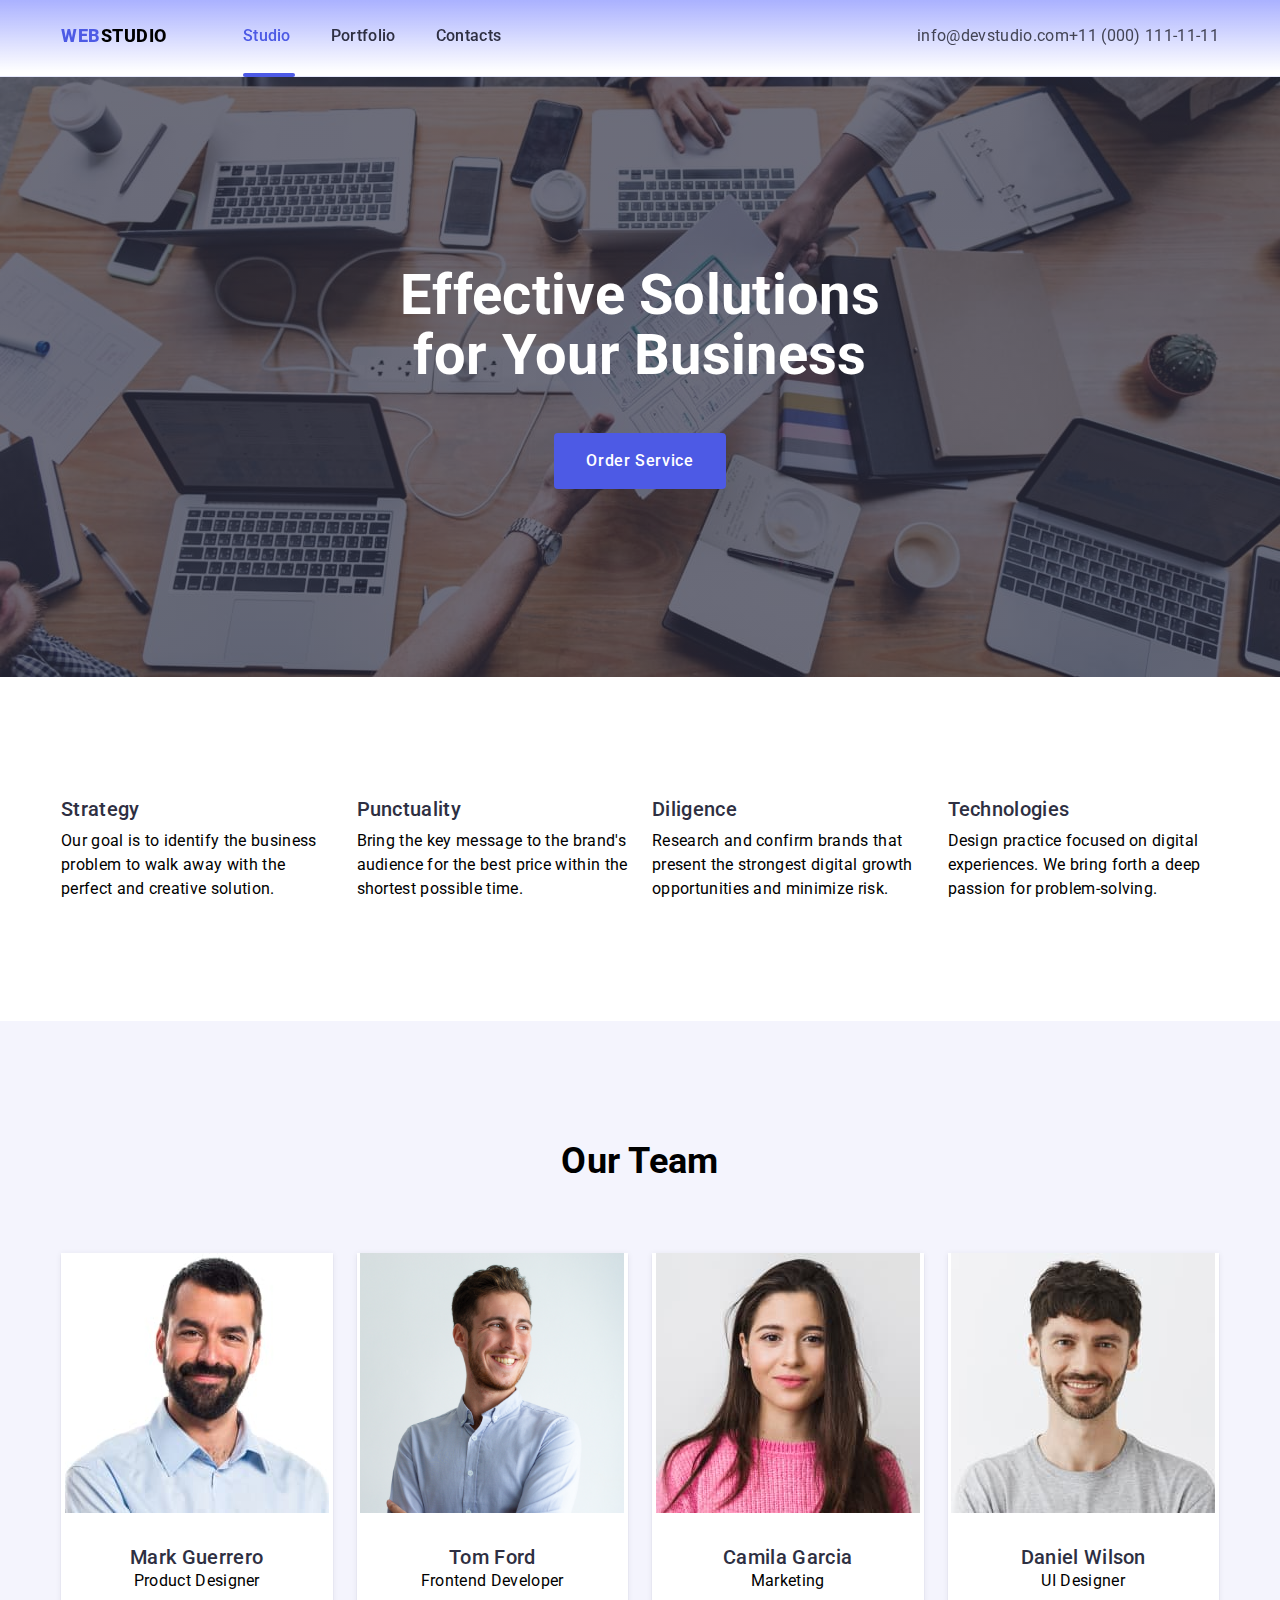
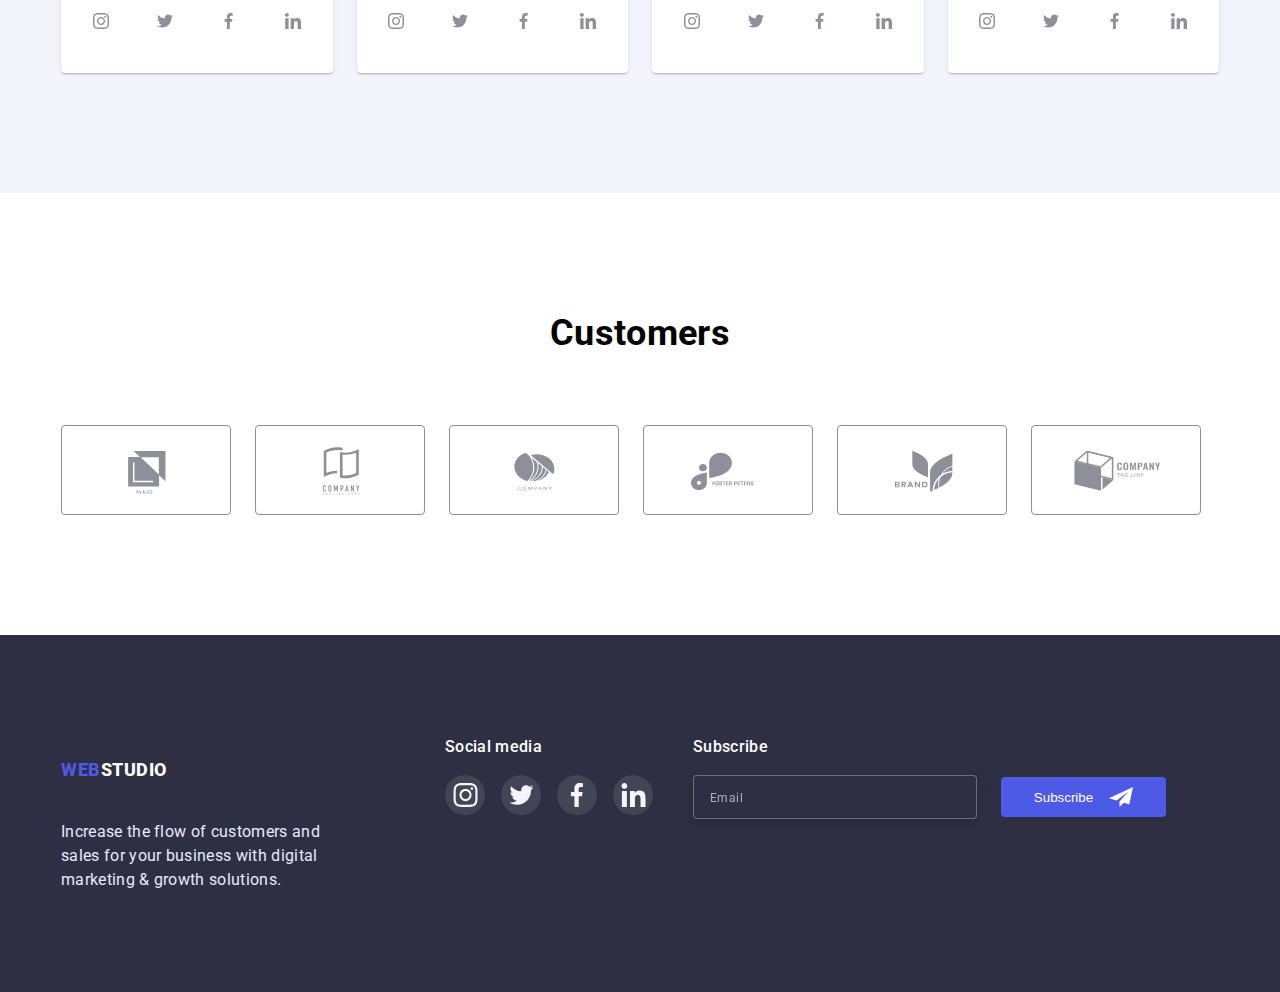
==== index.html @ 8398fe35 "goit-markup-hw-06.1" ====
<!DOCTYPE html>
<html lang="en">

<head>
  <meta charset="UTF-8" />
  <meta http-equiv="X-UA-Compatible" content="IE=edge" />
  <meta name="viewport" content="width=device-width, initial-scale=1.0" />
  <title>WebStudio</title>

  <link rel="preconnect" href="https://fonts.gstatic.com" crossorigin />
  <link href="https://fonts.googleapis.com/css2?family=Raleway:wght@800&family=Roboto:wght@400;500;700&display=swap"
    rel="stylesheet" />

  <link rel="stylesheet" href="https://cdnjs.cloudflare.com/ajax/libs/modern-normalize/1.1.0/modern-normalize.min.css"
    integrity="sha512-wpPYUAdjBVSE4KJnH1VR1HeZfpl1ub8YT/NKx4PuQ5NmX2tKuGu6U/JRp5y+Y8XG2tV+wKQpNHVUX03MfMFn9Q=="
    crossorigin="anonymous" referrerpolicy="no-referrer" />
  <link rel="preconnect" href="https://fonts.googleapis.com" />

  <link rel="stylesheet" href="./css/modal.min.css" />
</head>

<body>
  <header class="header">
    <div class="container header__container">
      <nav class="nav">
        <a class="logo" href="./index.html"><span class="logo-text">Web</span> Studio</a>

        <ul class="list nav__list">
          <li class="item nav__list-item line">
            <a href="./index.html" class="link link-current">Studio</a>
          </li>
          <li class="item nav__list-item">
            <a href="./portfolio.html" class="link">Portfolio</a>
          </li>
          <li class="item nav__list-item">
            <a href="" class="link">Contacts</a>
          </li>
        </ul>
      </nav>

      <ul class="contacts">
        <li class="item contacts__item-email">
          <a href="mailto:info@devstudio.com" class="contacts__link">info@devstudio.com</a>
        </li>
        <li class="item contacts__item-tel">
          <a href="tel:110001111111" class="contacts__link">+11 (000) 111-11-11</a>
        </li>
      </ul>
    </div>
  </header>
  <main>
    <!--hero-->
    <section class="section hero">
      <div class="container hero__container">
        <h1 class="hero-title">
          Effective Solutions <br>
          for Your Business
        </h1>
        <button type="button" class="button hero-button" data-modal-open>
          Order Service
        </button>
      </div>
<!-- modal -->
      <div class="backdrop backdrop--hidden" data-modal>
        <div class="modal">
          <button class="modal-button" type="button" data-modal-close>
            <svg class="modal-svg" width="8" height="8">
              <use href="./images/symbol-defs.svg#icon-Vector1X"></use>
            </svg>
          </button>
<div class="modal-form">

  <p class="text form-text">Leave your contacts and we will call you back</p>
 
 
  <form class="form">
    <div class="form-box">
      <label class="form_label-name" for="name">Name</label>
    <input class="form-input" type="name" name="user-name" id="name">
    <div class="form-icon">
      <svg width="13px" height="13px">
        <use href="./images/symbol-defs.svg#icon-Vector2"></use>
      </svg>
    </div>
    </div>

    <div class="form-box">
      <label for="phone">Phone</label>
      <div class="form-icon">
        <svg class="gg" width="13px" height="13px">
          <use href="./images/symbol-defs.svg#icon-Vector3"></use>
        </svg>
      </div>
      <input class="form-input" type="tel" name="phone" id="phone" required>
    </div>

    <div class="form-box">
      <label for="email">Email</label>
      <input class="form-input" type="email" name="user-email" id="email" required>
      <div class="form-icon">
        <svg width="15px" height="12px">
          <use href="./images/symbol-defs.svg#icon-Vector4"></use>
        </svg>
      </div>
    </div>

   <div class="form-box comment">
    <label for="comment">Comment</label>
    <textarea class="textarea" name="comment" id="comment" cols="40" rows="7" placeholder="Text input"></textarea>
   </div>

    
   <div class="form-box-checkbox">
    
    <label for="checkbox">
      <input class="checkbox" type="checkbox" name="consent" id="checkbox" required> 
      <span class="checkbox-icon"></span>
      <span class="checkbox-text">I accept the terms and conditions of the</span> <a href="" class="checkbox-link">Privacy Policy</a></label>
   </div>

    <button class="button form-button" type="submit">Send</button>
  </form>
  

</div>

      
      
    </section>
    <!--advantages-->
    <section class="section advantages">
      <div class="container advantages__container">
        <h2 class="title-hide">advantages</h2>
        <ul class="list advantages__list">
          <li class="item">
            <!-- <svg class="advantages svg" width="264px" height="112px">
              <use href="./images/symbol-defs.svg#icon-antenna1"></use>
            </svg> -->
            <h3 class="title title-advantages">Strategy</h3>
            <p class="text">
              Our goal is to identify the business problem to walk away with
              the perfect and creative solution.
            </p>
          </li>
          <li class="item">
            <!-- <svg class="advantages svg" width="264px" height="112px">
              <use href="./images/symbol-defs.svg#icon-clock2"></use>
            </svg> -->
            <h3 class="title title-advantages">Punctuality</h3>
            <p class="text">
              Bring the key message to the brand's audience for the best price
              within the shortest possible time.
            </p>
          </li>
          <li class="item">
            <!-- <svg class="advantages svg" width="264px" height="112px">
              <use href="./images/symbol-defs.svg#icon-diagram3"></use>
            </svg> -->
            <h3 class="title title-advantages">Diligence</h3>
            <p class="text">
              Research and confirm brands that present the strongest digital
              growth opportunities and minimize risk.
            </p>
          </li>
          <li class="item">
            <!-- <svg class="advantages svg" width="264px" height="112px">
              <use href="./images/symbol-defs.svg#icon-astronaut4"></use>
            </svg> -->
            <h3 class="title title-advantages">Technologies</h3>
            <p class="text">
              Design practice focused on digital experiences. We bring forth a
              deep passion for problem-solving.
            </p>
          </li>
        </ul>
      </div>
    </section>
    <!--What are we doing-->
    <!-- <section class="section work">
      <div class="container">
        <h2 class="work-title">What are we doing</h2>
        <ul class="list work-list">
          <li class="item">
            <img src="./images/work/img1.jpg" alt="десктопні додатки" width="360" height="300" />
          </li>
          <li class="item">
            <img src="./images/work/img2.jpg" alt="мобільні додатки" width="360" height="300" />
          </li>
          <li class="item">
            <img src="./images/work/img3.jpg" alt="дизайнерські рішення" width="360" height="300" />
          </li>
        </ul>
      </div>
    </section> -->


    <!--team-->
    <section class="section section-team">
      <div class="container">
        <h2 class="team-title">Our Team</h2>
        <ul class="list team-list">
          <li class="item">
            <img class="img" src="./images/team/img1.jpg" alt="Mark Guerrero" width="264" height="260" />
            <h3 class="title title-name">Mark Guerrero</h3>
            <p class="text">Product Designer</p>

            <ul class="team__list_social">
              <li class="social-item">
                <a class="social network" href="https://instagram.com" target="_blank" rel="noopener noferrer"
                  aria-label="instagram">
                  <svg class="social-icon" width="16px" height="16px">
                    <use href="./images/symbol-defs.svg#icon-instagram"></use>
                  </svg>
                </a>
              </li>
              <li class="social-item">
                <a class="social network" href="https://twitter.com" target="_blank" rel="noopener noferrer"
                  aria-label="twitter">
                  <svg class="social-icon" width="16px" height="16px">
                    <use href="./images/symbol-defs.svg#icon-twitter"></use>
                  </svg>
                </a>
              </li>
              <li class="social-item">
                <a class="social network" href="https://facebook.com" target="_blank" rel="noopener noferrer"
                  aria-label="facebook">
                  <svg class="social-icon" width="16px" height="16px">
                    <use href="./images/symbol-defs.svg#icon-facebook"></use>
                  </svg>
                </a>
              </li>
              <li class="social-item">
                <a class="social network" href="https://lincedin.com" target="_blank" rel="noopener noferrer"
                  aria-label="lincedin">
                  <svg class="social-icon" width="16px" height="16px">
                    <use href="./images/symbol-defs.svg#icon-linkedin"></use>
                  </svg>
                </a>
              </li>
            </ul>
          </li>
          <li class="item">
            <img class="img" src="./images/team/img2.jpg" alt="Tom Ford" width="264" height="260" />
            <h3 class="title title-name">Tom Ford</h3>
            <p class="text">Frontend Developer</p>

            <ul class="team__list_social">
              <li class="social-item">
                <a class="social network" href="https://instagram.com" target="_blank" rel="noopener noferrer"
                  aria-label="instagram">
                  <svg class="social-icon" width="16px" height="16px">
                    <use href="./images/symbol-defs.svg#icon-instagram"></use>
                  </svg>
                </a>
              </li>
              <li class="social-item">
                <a class="social network" href="https://twitter.com" target="_blank" rel="noopener noferrer"
                  aria-label="twitter">
                  <svg class="social-icon" width="16px" height="16px">
                    <use href="./images/symbol-defs.svg#icon-twitter"></use>
                  </svg>
                </a>
              </li>
              <li class="social-item">
                <a class="social network" href="https://facebook.com" target="_blank" rel="noopener noferrer"
                  aria-label="facebook">
                  <svg class="social-icon" width="16px" height="16px">
                    <use href="./images/symbol-defs.svg#icon-facebook"></use>
                  </svg>
                </a>
              </li>
              <li class="social-item">
                <a class="social network" href="https://lincedin.com" target="_blank" rel="noopener noferrer"
                  aria-label="lincedin">
                  <svg class="social-icon" width="16px" height="16px">
                    <use href="./images/symbol-defs.svg#icon-linkedin"></use>
                  </svg>
                </a>
              </li>
            </ul>
          </li>
          <li class="item">
            <img class="img" src="./images/team/img3.jpg" alt="Camila Garcia" width="264" height="260" />
            <h3 class="title title-name">Camila Garcia</h3>
            <p class="text">Marketing</p>

            <ul class="team__list_social">
              <li class="social-item">
                <a class="social network" href="https://instagram.com" target="_blank" rel="noopener noferrer"
                  aria-label="instagram">
                  <svg class="social-icon" width="16px" height="16px">
                    <use href="./images/symbol-defs.svg#icon-instagram"></use>
                  </svg>
                </a>
              </li>
              <li class="social-item">
                <a class="social network" href="https://twitter.com" target="_blank" rel="noopener noferrer"
                  aria-label="twitter">
                  <svg class="social-icon" width="16px" height="16px">
                    <use href="./images/symbol-defs.svg#icon-twitter"></use>
                  </svg>
                </a>
              </li>
              <li class="social-item">
                <a class="social network" href="https://facebook.com" target="_blank" rel="noopener noferrer"
                  aria-label="facebook">
                  <svg class="social-icon" width="16px" height="16px">
                    <use href="./images/symbol-defs.svg#icon-facebook"></use>
                  </svg>
                </a>
              </li>
              <li class="social-item">
                <a class="social network" href="https://lincedin.com" target="_blank" rel="noopener noferrer"
                  aria-label="lincedin">
                  <svg class="social-icon" width="16px" height="16px">
                    <use href="./images/symbol-defs.svg#icon-linkedin"></use>
                  </svg>
                </a>
              </li>
            </ul>
          </li>
          <li class="item">
            <img class="img" src="./images/team/img4.jpg" alt="Daniel Wilson" width="264" height="260" />
            <h3 class="title title-name">Daniel Wilson</h3>
            <p class="text">UI Designer</p>

            <ul class="team__list_social">
              <li class="social-item">
                <a class="social network" href="https://instagram.com" target="_blank" rel="noopener noferrer"
                  aria-label="instagram">
                  <svg class="social-icon" width="16px" height="16px">
                    <use href="./images/symbol-defs.svg#icon-instagram"></use>
                  </svg>
                </a>
              </li>
              <li class="social-item">
                <a class="social network" href="https://twitter.com" target="_blank" rel="noopener noferrer"
                  aria-label="twitter">
                  <svg class="social-icon" width="16px" height="16px">
                    <use href="./images/symbol-defs.svg#icon-twitter"></use>
                  </svg>
                </a>
              </li>
              <li class="social-item">
                <a class="social network" href="https://facebook.com" target="_blank" rel="noopener noferrer"
                  aria-label="facebook">
                  <svg class="social-icon" width="16px" height="16px">
                    <use href="./images/symbol-defs.svg#icon-facebook"></use>
                  </svg>
                </a>
              </li>
              <li class="social-item">
                <a class="social network" href="https://lincedin.com" target="_blank" rel="noopener noferrer"
                  aria-label="lincedin">
                  <svg class="social-icon" width="16px" height="16px">
                    <use href="./images/symbol-defs.svg#icon-linkedin"></use>
                  </svg>
                </a>
              </li>
            </ul>
          </li>
        </ul>
      </div>
    </section>
  </main>

  <!-- Customers -->
  <section class="section section-customers">
    <div class="container">
      <h2 class="customers-title">Customers</h2>
      <ul class="list customers-list">
        <li class="item customers-item">
          <a href="" class="customers-link">
            <svg class="customers-svg" width="94" height="52">
              <use href="./images/symbol-defs.svg#icon-Logo1"></use>
            </svg>
          </a>
        </li>
        <li class="item customers-item">
          <a href="" class="customers-link">
            <svg class="customers-svg" width="94" height="52">
              <use href="./images/symbol-defs.svg#icon-Logo2"></use>
            </svg>
          </a>
        </li>
        <li class="item customers-item">
          <a href="" class="customers-link">
            <svg class="customers-svg" width="94" height="52">
              <use href="./images/symbol-defs.svg#icon-Logo3"></use>
            </svg>
          </a>
        </li>
        <li class="item customers-item">
          <a href="" class="customers-link">
            <svg class="customers-svg" width="94" height="52">
              <use href="./images/symbol-defs.svg#icon-Logo4"></use>
            </svg>
          </a>
        </li>
        <li class="item customers-item">
          <a href="" class="customers-link">
            <svg class="customers-svg" width="94" height="52">
              <use href="./images/symbol-defs.svg#icon-Logo5"></use>
            </svg>
          </a>
        </li>
        <li class="item customers-item">
          <a href="" class="customers-link">
            <svg class="customers-svg" width="94" height="52">
              <use href="./images/symbol-defs.svg#icon-Logo6"></use>
            </svg>
          </a>
        </li>
      </ul>
    </div>
  </section>

  <footer class="footer">
    <div class="container footer-container">
      <div class="contacts-subject">
        <a class="logo footer__logo" href="./index.html"><span class="logo-text">Web</span>Studio</a>
        <p class="text footer-text">
          Increase the flow of customers and sales for your business with
          digital marketing & growth solutions.
        </p>
      </div>

      <!-- Social media -->
      <div class="social media">
        <h2 class="social-media-title">Social media</h2>
        <ul class="social-media list">
          <li class="social-media item">
            <a class="social-media network" href="https://instagram.com" target="_blank" rel="noopener noferrer"
              aria-label="instagram">
              <svg class="social-media svg" width="25px" height="24px">
                <use href="./images/symbol-defs.svg#icon-instagram"></use>
              </svg>
            </a>
          </li>
          <li class="social-media item">
            <a class="social-media network" href="https://twitter.com" target="_blank" rel="noopener noferrer"
              aria-label="twitter">
              <svg class="social-media svg" width="25px" height="24px">
                <use href="./images/symbol-defs.svg#icon-twitter"></use>
              </svg>
            </a>
          </li>
          <li class="social-media item">
            <a class="social-media network" href="https://facebook.com" target="_blank" rel="noopener noferrer"
              aria-label="facebook">
              <svg class="social-media svg" width="25" height="24">
                <use href="./images/symbol-defs.svg#icon-facebook"></use>
              </svg>
            </a>
          </li>
          <li class="social-media item">
            <a class="social-media network" href="https://lincedin.com" target="_blank" rel="noopener noferrer"
              aria-label="lincedin">
              <svg class="social-media svg" width="25" height="24">
                <use href="./images/symbol-defs.svg#icon-linkedin"></use>
              </svg>
            </a>
          </li>
        </ul>
      </div>

      <!-- Subscribe -->
      <div class="subscribe">
        <h2 class="subscribe-title">Subscribe</h2>


        <form class="subscribe-form"  autocomplete="on" novalidate >
        <label for="user-email">
          <input class="subscribe-input" type="email" name="email" placeholder="Email">

        </label>
        
          <button class="subscribe-button" type="submit"> 
            Subscribe
            <svg class="subscribe-svg" width="24" height="24">
              <use href="./images/symbol-defs.svg#icon-icon-send5"></use>
            </svg>
          </button>
        </form>


      
      </div>
    </div>
    <!-- <address>
            <ul>
                <li class="address__linc">
                    <a href="https://www.google.com/maps/place/бульвар+Лесі+Українки,+26,+Київ,+02000/@50.4265841,30.5361971,17z/data=!3m1!4b1!4m5!3m4!1s0x40d4cf0e033ecbe9:0x57a4dffefec77da0!8m2!3d50.4265807!4d30.5383858"
                      target="_blank" rel="noopener noreferrer">м. Київ, пр-т Лесі Українки, 26</a>
                  </li>
                <li>
                    <a href="mailto:info@devstudio.com">info@devstudio.com</a>
                </li>
                <li>
                    <a href="tel:+380961111111">+38 096 111 11 11</a>
                </li>
              </ul>
        </address> -->
  </footer>

  <script src="./js/modal.js"></script>
</body>

</html>
---- css/modal.min.css ----
body{padding-top:76px;color:var(--primary-text-color);font-family:"Roboto",sans-serif;font-weight:400;font-size:16px;line-height:1.5;letter-spacing:.02em;margin:0}.container{margin-left:auto;margin-right:auto;width:1158px;padding:0 15px}.section{padding-top:120px;padding-bottom:120px}img{display:block}a{text-decoration:none}ul{list-style:none}ul,p,h1,h2,h3,h4,h5,h6{margin:0;padding:0}.title-hide{height:0;opacity:0}.header{position:fixed;top:0;left:0;width:100%;background-image:linear-gradient(to bottom, rgba(161, 169, 255, 0.9), rgb(255, 255, 255));z-index:1}.header__container{align-items:center;display:flex}.logo{margin-right:76px;padding:24px 0;display:flex;align-items:center;text-transform:uppercase;letter-spacing:.03em;color:var(--titel-text-color);font-weight:800;font-size:18px;line-height:1.3333333333;transition-property:color;transition-duration:250ms;transition-timing-function:cubic-bezier(0.4, 0, 0.2, 1)}.logo-text{color:#4d5ae5}.logo:hover,.logo:focus{color:#4d5ae5}.nav{display:flex;align-items:center;font-weight:500}.nav__list{display:flex}.nav__list-item:not(:last-child){margin-right:40px}.nav__list-item .link{display:block;padding-top:24px;padding-bottom:24px}.link{color:#2e2f42;position:relative;transition-property:color;transition-duration:250ms;transition-timing-function:cubic-bezier(0.4, 0, 0.2, 1)}.link:hover,.link:focus{color:#4d5ae5}.link-current{color:#4d5ae5}.link-current::after{position:absolute;top:73px;left:0;width:100%;display:flex;content:"";background-color:#4d5ae5;border-radius:2px;padding:2px}.contacts{display:flex;margin-left:auto}.contacts__item:not(:last-child){margin-right:40px}.contacts__link{display:block;padding-top:24px;padding-bottom:24px;color:#434455;transition-property:color;transition-duration:250ms;transition-timing-function:cubic-bezier(0.4, 0, 0.2, 1)}.contacts__link:hover,.contacts__link:focus{color:#4d5ae5}.section.hero{padding-top:188px;padding-bottom:188px;max-width:1440px;max-height:600px;margin-left:auto;margin-right:auto;background-image:linear-gradient(rgba(46, 47, 66, 0.7), rgba(46, 47, 66, 0.7)),url(/images/Hero/people-office.jpg);background-repeat:no-repeat;background-position:center;background-size:cover;border-top:1px solid #e7e9fc}.hero{text-align:center;background-color:#2e2f42}.hero-title{margin-bottom:48px;font-weight:700;font-size:56px;line-height:1.0714285714;color:#fff}.button.hero-button{padding:16px 32px;background-color:#4d5ae5;color:#fff;border:#4d5ae5;transition-property:color,background-color;transition-duration:250ms;transition-timing-function:cubic-bezier(0.4, 0, 0.2, 1)}.button.hero-button:hover,.button.hero-button:focus{color:#4d5ae5;background-color:#f4f4fd;box-shadow:0px 4px 4px rgba(0,0,0,.15);border-radius:4px}.button{padding:12px 24px;font-family:"Roboto";font-weight:500;font-size:16px;line-height:1.5;cursor:pointer;letter-spacing:.04em;color:#4d5ae5;background-color:#f4f4fd;border:1px solid #e7e9fc;border-radius:4px;transition-property:color,background-color;transition-duration:250ms;transition-timing-function:cubic-bezier(0.4, 0, 0.2, 1)}.button:hover,.button:focus{background-color:#4d5ae5;color:#fff;box-shadow:0px 3px 1px rgba(0,0,0,.1),0px 2px 1px rgba(0,0,0,.08),0px 2px 2px rgba(0,0,0,.12);border-radius:4px;border:1px solid #4d5ae5;outline:none}.backdrop{position:fixed;top:0;left:0;width:100%;height:100%;background:rgba(46,47,66,.4);z-index:10;transition:250ms cubic-bezier(0.4, 0, 0.2, 1)}.backdrop--hidden{opacity:0;pointer-events:none}.modal{position:absolute;top:50%;left:50%;transform:translate(-50%, -50%) scale(1);min-width:408px;min-height:584px;background:#fcfcfc;box-shadow:0px 1px 1px rgba(0,0,0,.14),0px 1px 3px rgba(0,0,0,.12),0px 2px 1px rgba(0,0,0,.2);border-radius:4px;transition:500ms cubic-bezier(0.4, 0, 0.2, 1)}.backdrop--hidden .modal{transform:translate(-50%, -50%) scale(0, 1)}.modal-button{position:absolute;top:24px;right:24px;width:24px;height:24px;cursor:pointer;background:#e7e9fc;border:1px solid rgba(0,0,0,.1);border-radius:50%;transition-duration:250ms;transition-timing-function:cubic-bezier(0.4, 0, 0.2, 1)}.modal-button:hover,.modal-button:focus{background-color:#4d5ae5;fill:#fff}.modal-form{padding:72px 24px 24px}.form{display:flex;flex-direction:column;justify-content:center;align-items:center}.form-text{margin-bottom:16px;font-weight:500;color:#2e2f42}.form-icon{position:absolute;bottom:14px;left:16px;display:inline-block;width:18px;height:18px;fill:#2e2f42;transition-duration:250ms;transition-timing-function:cubic-bezier(0.4, 0, 0.2, 1)}.form_label-name{display:flex;padding-bottom:4px;font-weight:400;line-height:1.3333333333;letter-spacing:.04em;color:#8e8f99}.form-box{position:relative;margin-bottom:8px}.form-box.comment{margin-bottom:16px}.form-box:focus-within>input{border:1px solid #4d5ae5;border-radius:4px;outline:none}.form-box:focus-within>.form-icon{fill:#4d5ae5}.form-box-checkbox{margin-bottom:24px}.form-box input,.form-box textarea{border:1px solid rgba(33,33,33,.2);border-radius:4px;transition-duration:250ms;transition-timing-function:cubic-bezier(0.4, 0, 0.2, 1)}.form-box input{width:360px;height:40px;padding-left:35px}.textarea{resize:none}.form-box.comment:focus-within>.textarea{border:1px solid #4d5ae5;border-radius:4px;outline:none}.form-box .textarea{width:360px;height:120px;padding-top:8px;padding-left:16px}.textarea::placeholder{font-weight:400;font-size:12px;line-height:1.3333333333;letter-spacing:.04em;color:rgba(117,117,117,.5)}label{display:flex;align-items:center}.form-box label{display:flex;padding-bottom:4px;font-family:"Roboto";font-style:normal;font-weight:400;font-size:12px;line-height:1.1666666667;letter-spacing:.01em;color:#8e8f99}.checkbox{appearance:none;padding:0}.checkbox-text{margin-right:5px;font-family:"Roboto";font-weight:400;font-size:12px;line-height:1.3333333333;letter-spacing:.04em;color:#757575;flex:none;order:1;flex-grow:0}.checkbox-link{font-family:"Roboto";font-weight:400;font-size:12px;line-height:1.3333333333;letter-spacing:.04em;text-decoration-line:underline;color:#4d5ae5;flex:none;order:1;flex-grow:0}.checkbox-icon{content:"";display:inline-block;width:16px;height:16px;margin-right:8px;border:1.25px solid #2e2f42;border-radius:2px;transition-property:background-color;transition-duration:250ms;transition-timing-function:cubic-bezier(0.4, 0, 0.2, 1)}.checkbox:checked+.checkbox-icon{border-color:#4d5ae5;background-color:#4d5ae5;background-image:url(/images/Vector.svg);background-repeat:no-repeat;background-position:center;background-origin:border-box}.button.form-button{width:169px;height:56px;background-color:#4d5ae5;color:#fff}.button.form-button:hover,.button.form-button:focus{background-color:#f4f4fd;color:#4d5ae5}.advantages.svg{width:264px;height:112px;padding:24px 100px;background-color:#f4f4fd;border-radius:4px}.advantages__container-list .item:not(:last-child){margin-right:24px}.advantages__list{display:flex;flex-wrap:wrap}.advantages__list .item{width:calc((100% - 72px)/4);margin-right:24px}.advantages__list .item:nth-child(4n){margin-right:0px}.advantages__list .title{margin-bottom:8px}.title{font-weight:500;font-size:20px;line-height:1.2;color:#2e2f42}.section.work{padding-top:0}.work-title,.team-title,.customers-title{font-weight:700;font-size:36px;line-height:1.1111111111;text-align:center;color:var(--titel-text-color);margin-bottom:72px}.work-list{display:flex;flex-wrap:wrap}.work-list .item{width:calc((100% - 48px)/3);margin-right:24px}.work-list .item:nth-child(3n){margin-right:0px}.section-team{background-color:#f4f4fd}.team-list{display:flex;flex-wrap:wrap}.team-list .item{display:flex;justify-content:center;flex-direction:column;align-items:center;width:calc((100% - 72px)/4);margin-right:24px;background:#fff;box-shadow:0px 1px 6px rgba(46,47,66,.08),0px 1px 1px rgba(46,47,66,.16),0px 2px 1px rgba(46,47,66,.08);border-radius:0px 0px 4px 4px}.team-list .item:nth-child(4n){margin-right:0px}.team-list .img{margin-bottom:32px}.team-list .text{margin-bottom:8px}.social.network{display:flex;justify-content:center;align-items:center;width:40px;height:40px;border-radius:50%;transition-property:color,background-color;transition-duration:250ms;transition-timing-function:cubic-bezier(0.4, 0, 0.2, 1)}.social.network:hover,.social.network:focus{background-color:#4d5ae5;outline:none}.social-icon{fill:#8e8f99;transition-property:fill;transition-duration:250ms;transition-timing-function:cubic-bezier(0.4, 0, 0.2, 1)}.social.network:hover .social-icon,.social.network:focus .social-icon{fill:#fff}.team__list_social{display:flex;padding-bottom:32px}.social-item:not(:last-child){margin-right:24px}.customers-list{display:flex}.customers-item:not(:last-child){margin-right:24px}.customers-link{display:flex;align-items:center;justify-content:center;width:168px;height:88px;border:1px solid #8e8f99;border-radius:4px;transition-property:border;transition-duration:250ms;transition-timing-function:cubic-bezier(0.4, 0, 0.2, 1)}.customers-link:hover,.customers-link:focus{border:1px solid #4d5ae5;border-radius:4px;outline:none}.customers-svg{width:94px;height:52px;fill:#8e8f99;transition-property:fill;transition-duration:250ms;transition-timing-function:cubic-bezier(0.4, 0, 0.2, 1)}.customers-link:hover .customers-svg,.customers-link:focus .customers-svg{fill:#4d5ae5;outline:1px}.footer{padding-top:100px;padding-bottom:100px;background-color:#2e2f42}.footer-text{display:flex;width:264px;color:#e7e9fc}.footer-container{display:flex}.footer__logo{display:inline-block;margin-right:0;margin-bottom:16px;color:#fff;font-size:18px;line-height:1.1666666667}.footer__logo-text:hover,.footer__logo-text:focus{color:#4d5ae5}.contacts-subject{margin-right:120px}.social-media.list{display:flex;justify-content:center;align-items:center}.social-media.item:not(:last-child){margin-right:16px}.social-media.network{display:flex;justify-content:center;align-items:center;width:40px;height:40px;background-color:rgba(255,255,255,.1);border-radius:50%;transition-property:background-color;transition-duration:250ms;transition-timing-function:cubic-bezier(0.4, 0, 0.2, 1)}.social-media.network:hover,.social-media.network:focus{background-color:#31d0aa;outline:none}.social.media{margin-right:40px}.social-media-title,.subscribe-title{font-weight:500;font-size:16px;letter-spacing:.02em;margin-bottom:16px;color:#fff}.social-media.svg{fill:#f4f4fd}.subscribe{display:flex;flex-direction:column}.subscribe-title{margin-bottom:16px}.subscribe-form{display:flex;justify-content:center;align-items:center}.subscribe-input{width:264px;height:40px;margin-right:24px;color:#fff;background-color:#2e2f42;border:1px solid rgba(255,255,255,.3);filter:drop-shadow(0px 4px 4px rgba(0, 0, 0, 0.15));border-radius:4px}.subscribe-button{position:relative;display:flex;justify-content:center;align-items:center;width:165px;height:40px;cursor:pointer;overflow:hidden;background-color:#4d5ae5;color:#fff;fill:#fff;border:1px;border-radius:4px;transition-duration:250ms;transition-timing-function:cubic-bezier(0.4, 0, 0.2, 1)}.subscribe-button:hover,.subscribe-button:focus{background-color:#fff;color:#4d5ae5}.subscribe-svg{margin-left:16px}.subscribe-button:hover .subscribe-svg,.subscribe-button:focus .subscribe-svg{fill:#4d5ae5}.subscribe-form input::placeholder{font-family:"Roboto";font-style:normal;font-weight:400;font-size:12px;line-height:2;letter-spacing:.04em;color:rgba(255,255,255,.6)}input,textarea{padding-left:16px}.container.box{padding-top:0;padding-bottom:72px}.box-list{justify-content:center;display:flex}.box-list .item:not(:last-child){margin-right:24px}.button{padding:12px 24px;font-family:"Roboto";font-weight:500;font-size:16px;line-height:1.5;cursor:pointer;letter-spacing:.04em;color:#4d5ae5;background-color:#f4f4fd;border:1px solid #e7e9fc;border-radius:4px;transition-property:color,background-color;transition-duration:250ms;transition-timing-function:cubic-bezier(0.4, 0, 0.2, 1)}.button:hover,.button:focus{background-color:#4d5ae5;color:#fff;box-shadow:0px 3px 1px rgba(0,0,0,.1),0px 2px 1px rgba(0,0,0,.08),0px 2px 2px rgba(0,0,0,.12);border-radius:4px;border:1px solid #4d5ae5;outline:none}.section.works{padding-top:96px;padding-bottom:120px;border-top:1px solid #e7e9fc;box-shadow:0px 2px 1px rgba(46,47,66,.08),0px 1px 1px rgba(46,47,66,.16),0px 1px 6px rgba(46,47,66,.08)}.works-list{display:flex;flex-wrap:wrap}.works-card{width:100%;height:300px;overflow:hidden;position:relative}.works-text{width:296px;color:#fff;position:absolute;top:40px;right:32px}.works-box{padding:32px 16px;border:1px solid #e7e9fc;border-top:0;box-shadow:0px 1px 6px rgba(46,47,66,.08);background:#fff}.works-link{display:block;text-decoration:none;transition-property:border;transition-duration:250ms;transition-timing-function:cubic-bezier(0.4, 0, 0.2, 1)}.works-link:hover,.works-link:focus{background:#fff;border:.5px solid #f4f4fd;box-shadow:0px 1px 6px rgba(46,47,66,.08),0px 1px 1px rgba(46,47,66,.16),0px 2px 1px rgba(46,47,66,.08);outline:none}.works-overfloy{position:absolute;content:"";width:100%;height:100%;top:0;left:0;background:#4d5ae5;background-blend-mode:soft-light;transform:translateY(100%);transition-property:all;transition-duration:250ms;transition-timing-function:cubic-bezier(0.4, 0, 0.2, 1)}.works-item:hover .works-overfloy{transform:translate(0)}.works-list .item{height:420px;margin-right:24px;margin-bottom:48px;width:calc((100% - 48px)/3)}.works-list .item:nth-child(3n){margin-right:0px}.works-list .item:nth-last-child(-n+3){margin-bottom:0px}.work-item{overflow:hidden}.title-works{margin-bottom:8px}/*# sourceMappingURL=modal.min.css.map */
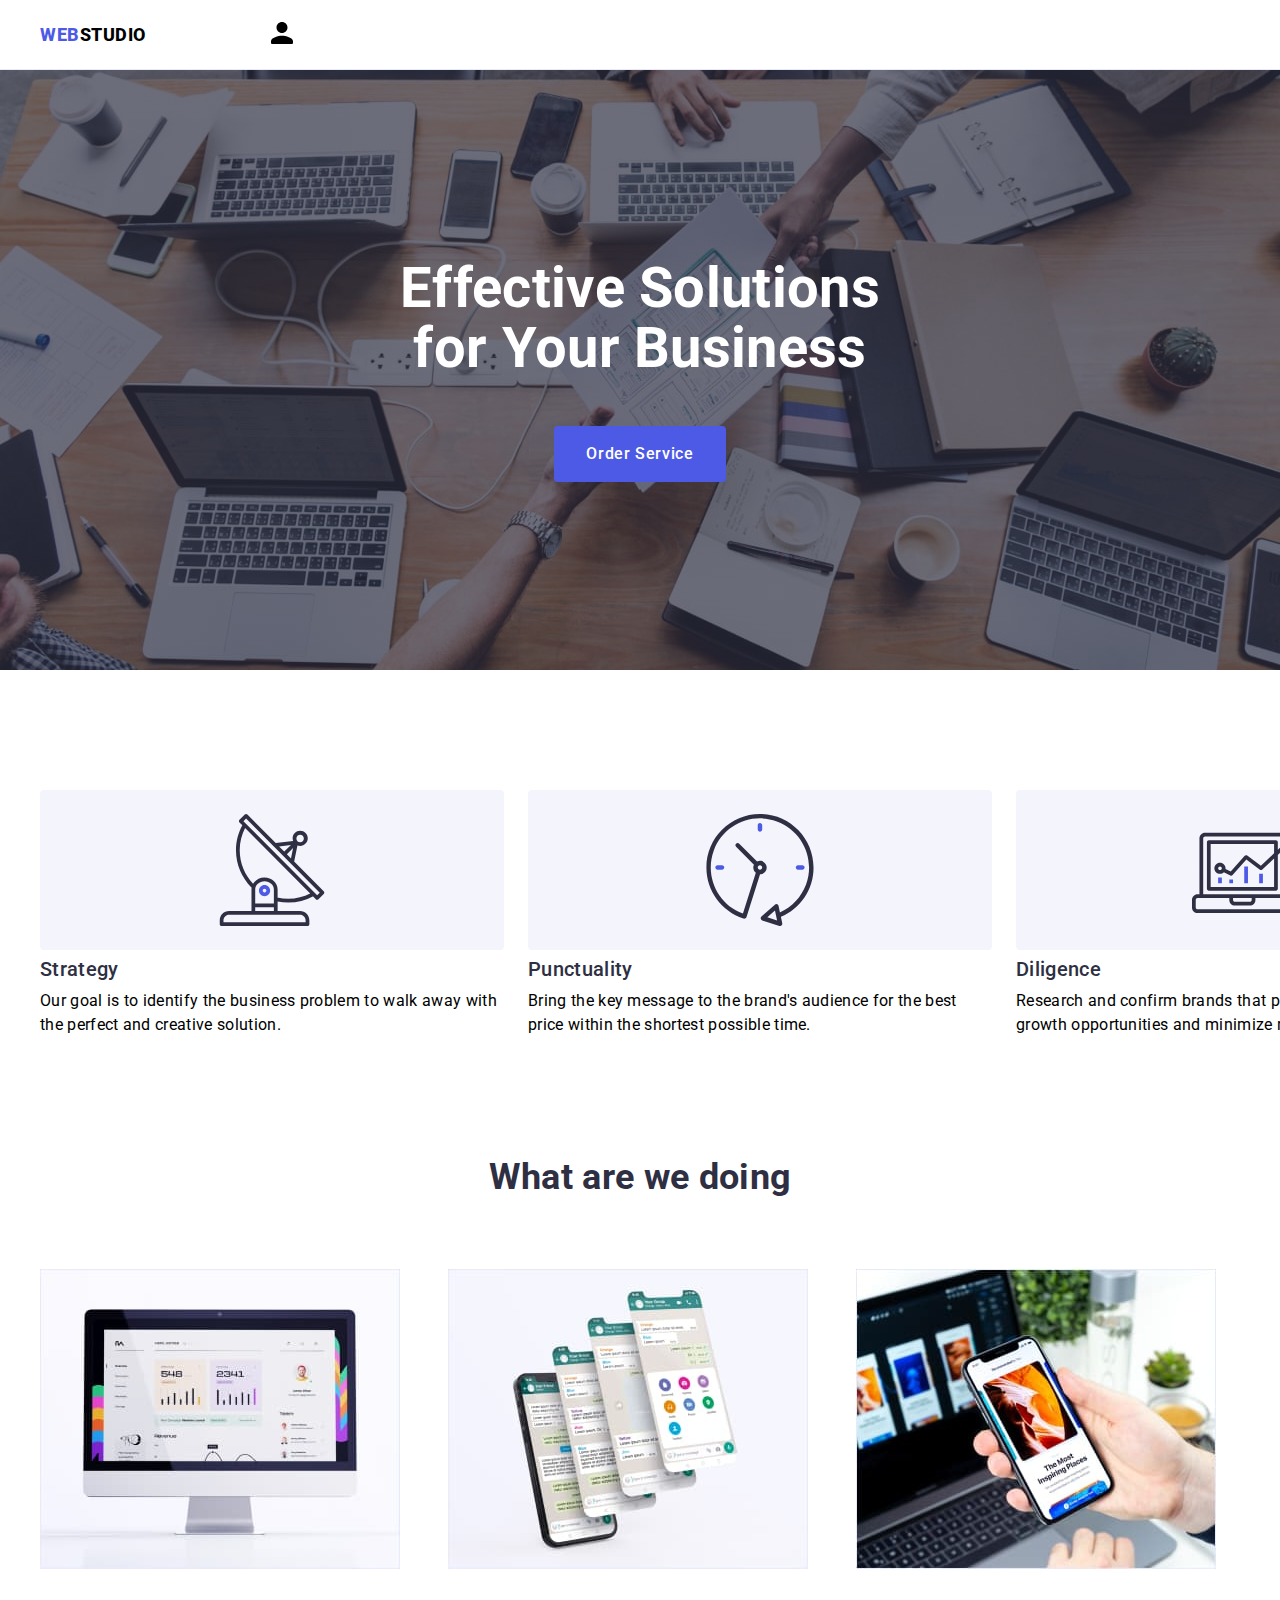
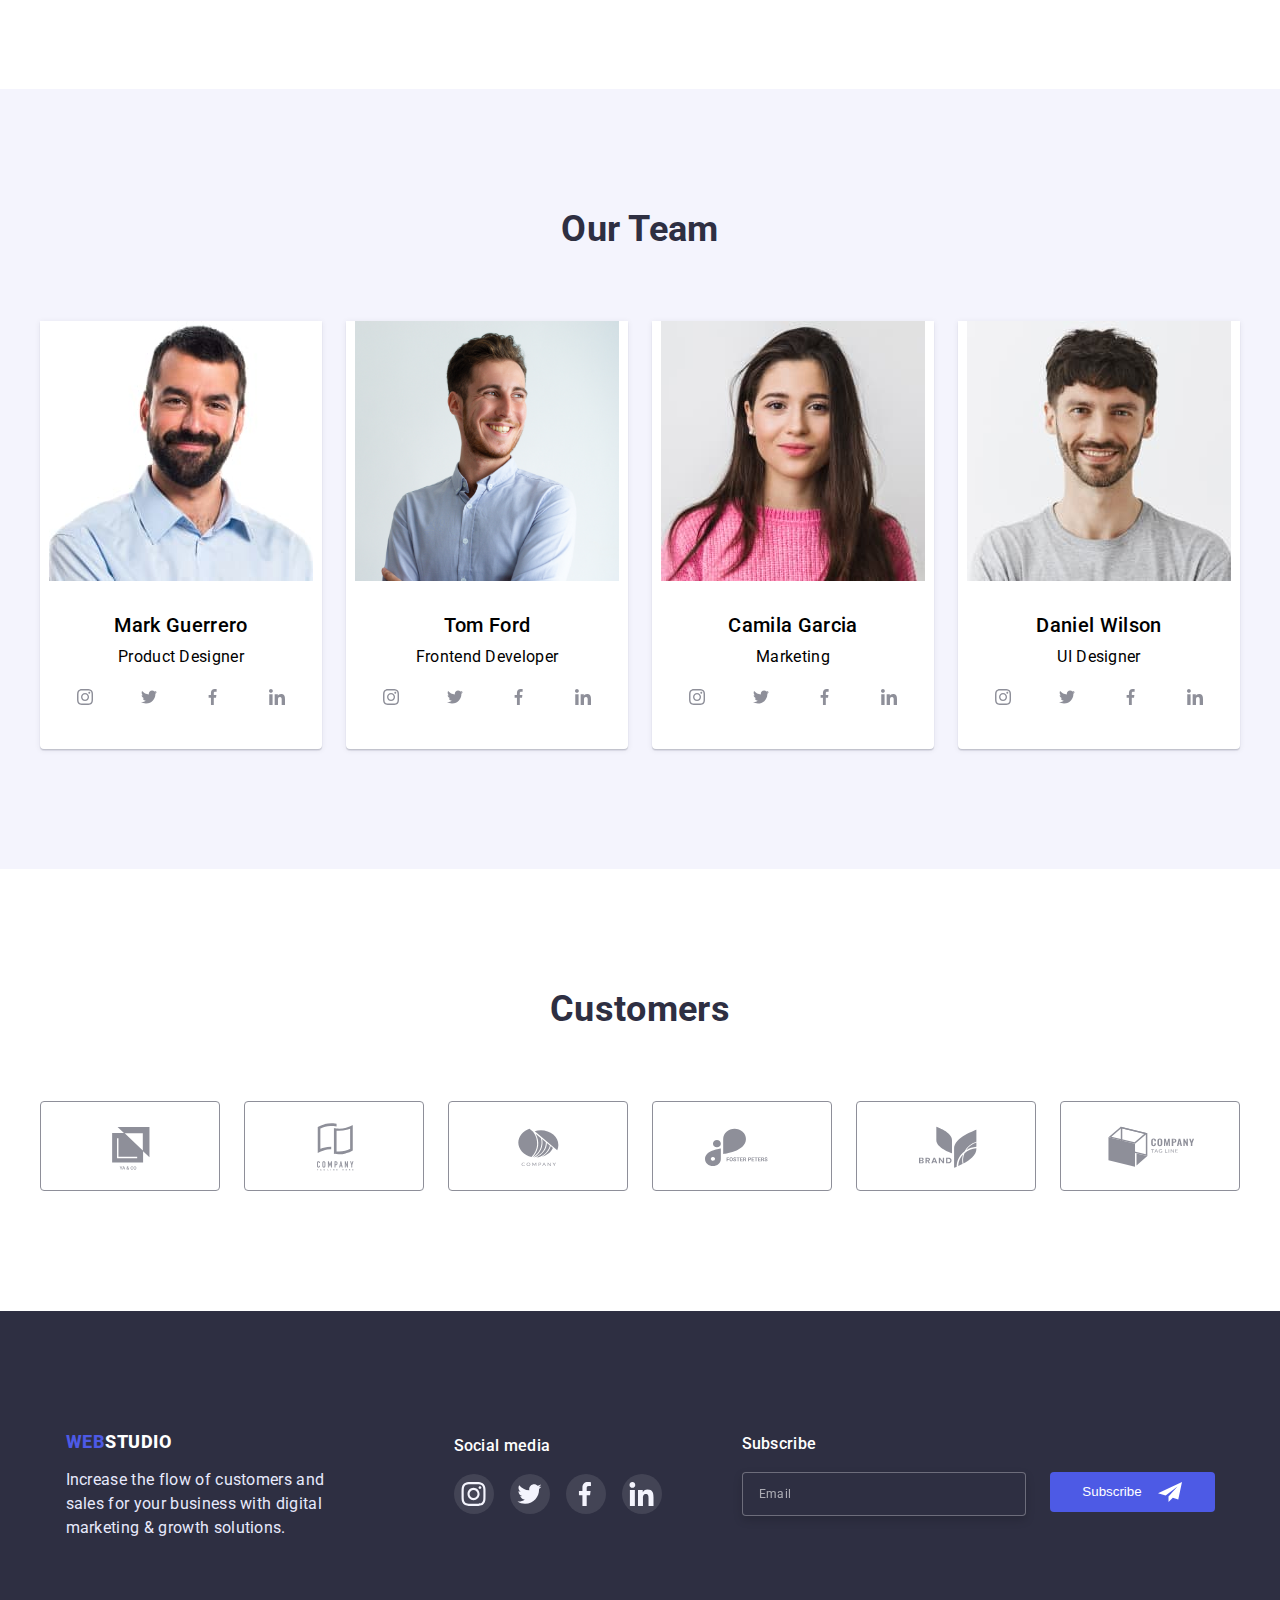
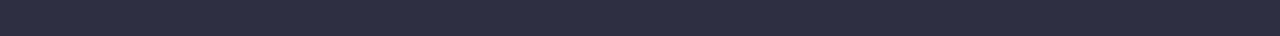
==== commit a19bee66: "goit-markup-hw-07" ====
--- a/index.html
+++ b/index.html
@@ -23,9 +23,30 @@
   <header class="header">
     <div class="container header__container">
       <nav class="nav">
+
+
         <a class="logo" href="./index.html"><span class="logo-text">Web</span> Studio</a>
 
-        <ul class="list nav__list">
+
+
+
+        <button type="button" class="menu-button is-open">
+          <svg width="32"
+           height="22"
+           aria-label="mobile menu toggle">
+
+
+            <use class="icon-menu" href="./images/symbol-defs.svg#icon-Vector2"></use>
+
+            <use class="icon-cross" href="./images/symbol-defs.svg#icon-Vector1X"></use>
+
+
+          </svg>
+        </button>
+
+
+
+        <!-- <ul class="list nav__list">
           <li class="item nav__list-item line">
             <a href="./index.html" class="link link-current">Studio</a>
           </li>
@@ -46,7 +67,7 @@
           <a href="tel:110001111111" class="contacts__link">+11 (000) 111-11-11</a>
         </li>
       </ul>
-    </div>
+    </div> -->
   </header>
   <main>
     <!--hero-->
@@ -133,9 +154,9 @@
         <h2 class="title-hide">advantages</h2>
         <ul class="list advantages__list">
           <li class="item">
-            <!-- <svg class="advantages svg" width="264px" height="112px">
+            <svg class="advantages svg" width="264px" height="112px">
               <use href="./images/symbol-defs.svg#icon-antenna1"></use>
-            </svg> -->
+            </svg>
             <h3 class="title title-advantages">Strategy</h3>
             <p class="text">
               Our goal is to identify the business problem to walk away with
@@ -143,9 +164,9 @@
             </p>
           </li>
           <li class="item">
-            <!-- <svg class="advantages svg" width="264px" height="112px">
+            <svg class="advantages svg" width="264px" height="112px">
               <use href="./images/symbol-defs.svg#icon-clock2"></use>
-            </svg> -->
+            </svg>
             <h3 class="title title-advantages">Punctuality</h3>
             <p class="text">
               Bring the key message to the brand's audience for the best price
@@ -153,9 +174,9 @@
             </p>
           </li>
           <li class="item">
-            <!-- <svg class="advantages svg" width="264px" height="112px">
+            <svg class="advantages svg" width="264px" height="112px">
               <use href="./images/symbol-defs.svg#icon-diagram3"></use>
-            </svg> -->
+            </svg>
             <h3 class="title title-advantages">Diligence</h3>
             <p class="text">
               Research and confirm brands that present the strongest digital
@@ -163,9 +184,9 @@
             </p>
           </li>
           <li class="item">
-            <!-- <svg class="advantages svg" width="264px" height="112px">
+            <svg class="advantages svg" width="264px" height="112px">
               <use href="./images/symbol-defs.svg#icon-astronaut4"></use>
-            </svg> -->
+            </svg>
             <h3 class="title title-advantages">Technologies</h3>
             <p class="text">
               Design practice focused on digital experiences. We bring forth a
@@ -175,8 +196,8 @@
         </ul>
       </div>
     </section>
-    <!--What are we doing-->
-    <!-- <section class="section work">
+    <!-- What are we doing -->
+     <section class="section work">
       <div class="container">
         <h2 class="work-title">What are we doing</h2>
         <ul class="list work-list">
@@ -191,7 +212,7 @@
           </li>
         </ul>
       </div>
-    </section> -->
+    </section>
 
 
     <!--team-->
@@ -366,7 +387,7 @@
 
   <!-- Customers -->
   <section class="section section-customers">
-    <div class="container">
+    <div class="container customers-container">
       <h2 class="customers-title">Customers</h2>
       <ul class="list customers-list">
         <li class="item customers-item">
--- a/css/modal.min.css
+++ b/css/modal.min.css
@@ -1 +1 @@
-body{padding-top:76px;color:var(--primary-text-color);font-family:"Roboto",sans-serif;font-weight:400;font-size:16px;line-height:1.5;letter-spacing:.02em;margin:0}.container{margin-left:auto;margin-right:auto;width:1158px;padding:0 15px}.section{padding-top:120px;padding-bottom:120px}img{display:block}a{text-decoration:none}ul{list-style:none}ul,p,h1,h2,h3,h4,h5,h6{margin:0;padding:0}.title-hide{height:0;opacity:0}.header{position:fixed;top:0;left:0;width:100%;background-image:linear-gradient(to bottom, rgba(161, 169, 255, 0.9), rgb(255, 255, 255));z-index:1}.header__container{align-items:center;display:flex}.logo{margin-right:76px;padding:24px 0;display:flex;align-items:center;text-transform:uppercase;letter-spacing:.03em;color:var(--titel-text-color);font-weight:800;font-size:18px;line-height:1.3333333333;transition-property:color;transition-duration:250ms;transition-timing-function:cubic-bezier(0.4, 0, 0.2, 1)}.logo-text{color:#4d5ae5}.logo:hover,.logo:focus{color:#4d5ae5}.nav{display:flex;align-items:center;font-weight:500}.nav__list{display:flex}.nav__list-item:not(:last-child){margin-right:40px}.nav__list-item .link{display:block;padding-top:24px;padding-bottom:24px}.link{color:#2e2f42;position:relative;transition-property:color;transition-duration:250ms;transition-timing-function:cubic-bezier(0.4, 0, 0.2, 1)}.link:hover,.link:focus{color:#4d5ae5}.link-current{color:#4d5ae5}.link-current::after{position:absolute;top:73px;left:0;width:100%;display:flex;content:"";background-color:#4d5ae5;border-radius:2px;padding:2px}.contacts{display:flex;margin-left:auto}.contacts__item:not(:last-child){margin-right:40px}.contacts__link{display:block;padding-top:24px;padding-bottom:24px;color:#434455;transition-property:color;transition-duration:250ms;transition-timing-function:cubic-bezier(0.4, 0, 0.2, 1)}.contacts__link:hover,.contacts__link:focus{color:#4d5ae5}.section.hero{padding-top:188px;padding-bottom:188px;max-width:1440px;max-height:600px;margin-left:auto;margin-right:auto;background-image:linear-gradient(rgba(46, 47, 66, 0.7), rgba(46, 47, 66, 0.7)),url(/images/Hero/people-office.jpg);background-repeat:no-repeat;background-position:center;background-size:cover;border-top:1px solid #e7e9fc}.hero{text-align:center;background-color:#2e2f42}.hero-title{margin-bottom:48px;font-weight:700;font-size:56px;line-height:1.0714285714;color:#fff}.button.hero-button{padding:16px 32px;background-color:#4d5ae5;color:#fff;border:#4d5ae5;transition-property:color,background-color;transition-duration:250ms;transition-timing-function:cubic-bezier(0.4, 0, 0.2, 1)}.button.hero-button:hover,.button.hero-button:focus{color:#4d5ae5;background-color:#f4f4fd;box-shadow:0px 4px 4px rgba(0,0,0,.15);border-radius:4px}.button{padding:12px 24px;font-family:"Roboto";font-weight:500;font-size:16px;line-height:1.5;cursor:pointer;letter-spacing:.04em;color:#4d5ae5;background-color:#f4f4fd;border:1px solid #e7e9fc;border-radius:4px;transition-property:color,background-color;transition-duration:250ms;transition-timing-function:cubic-bezier(0.4, 0, 0.2, 1)}.button:hover,.button:focus{background-color:#4d5ae5;color:#fff;box-shadow:0px 3px 1px rgba(0,0,0,.1),0px 2px 1px rgba(0,0,0,.08),0px 2px 2px rgba(0,0,0,.12);border-radius:4px;border:1px solid #4d5ae5;outline:none}.backdrop{position:fixed;top:0;left:0;width:100%;height:100%;background:rgba(46,47,66,.4);z-index:10;transition:250ms cubic-bezier(0.4, 0, 0.2, 1)}.backdrop--hidden{opacity:0;pointer-events:none}.modal{position:absolute;top:50%;left:50%;transform:translate(-50%, -50%) scale(1);min-width:408px;min-height:584px;background:#fcfcfc;box-shadow:0px 1px 1px rgba(0,0,0,.14),0px 1px 3px rgba(0,0,0,.12),0px 2px 1px rgba(0,0,0,.2);border-radius:4px;transition:500ms cubic-bezier(0.4, 0, 0.2, 1)}.backdrop--hidden .modal{transform:translate(-50%, -50%) scale(0, 1)}.modal-button{position:absolute;top:24px;right:24px;width:24px;height:24px;cursor:pointer;background:#e7e9fc;border:1px solid rgba(0,0,0,.1);border-radius:50%;transition-duration:250ms;transition-timing-function:cubic-bezier(0.4, 0, 0.2, 1)}.modal-button:hover,.modal-button:focus{background-color:#4d5ae5;fill:#fff}.modal-form{padding:72px 24px 24px}.form{display:flex;flex-direction:column;justify-content:center;align-items:center}.form-text{margin-bottom:16px;font-weight:500;color:#2e2f42}.form-icon{position:absolute;bottom:14px;left:16px;display:inline-block;width:18px;height:18px;fill:#2e2f42;transition-duration:250ms;transition-timing-function:cubic-bezier(0.4, 0, 0.2, 1)}.form_label-name{display:flex;padding-bottom:4px;font-weight:400;line-height:1.3333333333;letter-spacing:.04em;color:#8e8f99}.form-box{position:relative;margin-bottom:8px}.form-box.comment{margin-bottom:16px}.form-box:focus-within>input{border:1px solid #4d5ae5;border-radius:4px;outline:none}.form-box:focus-within>.form-icon{fill:#4d5ae5}.form-box-checkbox{margin-bottom:24px}.form-box input,.form-box textarea{border:1px solid rgba(33,33,33,.2);border-radius:4px;transition-duration:250ms;transition-timing-function:cubic-bezier(0.4, 0, 0.2, 1)}.form-box input{width:360px;height:40px;padding-left:35px}.textarea{resize:none}.form-box.comment:focus-within>.textarea{border:1px solid #4d5ae5;border-radius:4px;outline:none}.form-box .textarea{width:360px;height:120px;padding-top:8px;padding-left:16px}.textarea::placeholder{font-weight:400;font-size:12px;line-height:1.3333333333;letter-spacing:.04em;color:rgba(117,117,117,.5)}label{display:flex;align-items:center}.form-box label{display:flex;padding-bottom:4px;font-family:"Roboto";font-style:normal;font-weight:400;font-size:12px;line-height:1.1666666667;letter-spacing:.01em;color:#8e8f99}.checkbox{appearance:none;padding:0}.checkbox-text{margin-right:5px;font-family:"Roboto";font-weight:400;font-size:12px;line-height:1.3333333333;letter-spacing:.04em;color:#757575;flex:none;order:1;flex-grow:0}.checkbox-link{font-family:"Roboto";font-weight:400;font-size:12px;line-height:1.3333333333;letter-spacing:.04em;text-decoration-line:underline;color:#4d5ae5;flex:none;order:1;flex-grow:0}.checkbox-icon{content:"";display:inline-block;width:16px;height:16px;margin-right:8px;border:1.25px solid #2e2f42;border-radius:2px;transition-property:background-color;transition-duration:250ms;transition-timing-function:cubic-bezier(0.4, 0, 0.2, 1)}.checkbox:checked+.checkbox-icon{border-color:#4d5ae5;background-color:#4d5ae5;background-image:url(/images/Vector.svg);background-repeat:no-repeat;background-position:center;background-origin:border-box}.button.form-button{width:169px;height:56px;background-color:#4d5ae5;color:#fff}.button.form-button:hover,.button.form-button:focus{background-color:#f4f4fd;color:#4d5ae5}.advantages.svg{width:264px;height:112px;padding:24px 100px;background-color:#f4f4fd;border-radius:4px}.advantages__container-list .item:not(:last-child){margin-right:24px}.advantages__list{display:flex;flex-wrap:wrap}.advantages__list .item{width:calc((100% - 72px)/4);margin-right:24px}.advantages__list .item:nth-child(4n){margin-right:0px}.advantages__list .title{margin-bottom:8px}.title{font-weight:500;font-size:20px;line-height:1.2;color:#2e2f42}.section.work{padding-top:0}.work-title,.team-title,.customers-title{font-weight:700;font-size:36px;line-height:1.1111111111;text-align:center;color:var(--titel-text-color);margin-bottom:72px}.work-list{display:flex;flex-wrap:wrap}.work-list .item{width:calc((100% - 48px)/3);margin-right:24px}.work-list .item:nth-child(3n){margin-right:0px}.section-team{background-color:#f4f4fd}.team-list{display:flex;flex-wrap:wrap}.team-list .item{display:flex;justify-content:center;flex-direction:column;align-items:center;width:calc((100% - 72px)/4);margin-right:24px;background:#fff;box-shadow:0px 1px 6px rgba(46,47,66,.08),0px 1px 1px rgba(46,47,66,.16),0px 2px 1px rgba(46,47,66,.08);border-radius:0px 0px 4px 4px}.team-list .item:nth-child(4n){margin-right:0px}.team-list .img{margin-bottom:32px}.team-list .text{margin-bottom:8px}.social.network{display:flex;justify-content:center;align-items:center;width:40px;height:40px;border-radius:50%;transition-property:color,background-color;transition-duration:250ms;transition-timing-function:cubic-bezier(0.4, 0, 0.2, 1)}.social.network:hover,.social.network:focus{background-color:#4d5ae5;outline:none}.social-icon{fill:#8e8f99;transition-property:fill;transition-duration:250ms;transition-timing-function:cubic-bezier(0.4, 0, 0.2, 1)}.social.network:hover .social-icon,.social.network:focus .social-icon{fill:#fff}.team__list_social{display:flex;padding-bottom:32px}.social-item:not(:last-child){margin-right:24px}.customers-list{display:flex}.customers-item:not(:last-child){margin-right:24px}.customers-link{display:flex;align-items:center;justify-content:center;width:168px;height:88px;border:1px solid #8e8f99;border-radius:4px;transition-property:border;transition-duration:250ms;transition-timing-function:cubic-bezier(0.4, 0, 0.2, 1)}.customers-link:hover,.customers-link:focus{border:1px solid #4d5ae5;border-radius:4px;outline:none}.customers-svg{width:94px;height:52px;fill:#8e8f99;transition-property:fill;transition-duration:250ms;transition-timing-function:cubic-bezier(0.4, 0, 0.2, 1)}.customers-link:hover .customers-svg,.customers-link:focus .customers-svg{fill:#4d5ae5;outline:1px}.footer{padding-top:100px;padding-bottom:100px;background-color:#2e2f42}.footer-text{display:flex;width:264px;color:#e7e9fc}.footer-container{display:flex}.footer__logo{display:inline-block;margin-right:0;margin-bottom:16px;color:#fff;font-size:18px;line-height:1.1666666667}.footer__logo-text:hover,.footer__logo-text:focus{color:#4d5ae5}.contacts-subject{margin-right:120px}.social-media.list{display:flex;justify-content:center;align-items:center}.social-media.item:not(:last-child){margin-right:16px}.social-media.network{display:flex;justify-content:center;align-items:center;width:40px;height:40px;background-color:rgba(255,255,255,.1);border-radius:50%;transition-property:background-color;transition-duration:250ms;transition-timing-function:cubic-bezier(0.4, 0, 0.2, 1)}.social-media.network:hover,.social-media.network:focus{background-color:#31d0aa;outline:none}.social.media{margin-right:40px}.social-media-title,.subscribe-title{font-weight:500;font-size:16px;letter-spacing:.02em;margin-bottom:16px;color:#fff}.social-media.svg{fill:#f4f4fd}.subscribe{display:flex;flex-direction:column}.subscribe-title{margin-bottom:16px}.subscribe-form{display:flex;justify-content:center;align-items:center}.subscribe-input{width:264px;height:40px;margin-right:24px;color:#fff;background-color:#2e2f42;border:1px solid rgba(255,255,255,.3);filter:drop-shadow(0px 4px 4px rgba(0, 0, 0, 0.15));border-radius:4px}.subscribe-button{position:relative;display:flex;justify-content:center;align-items:center;width:165px;height:40px;cursor:pointer;overflow:hidden;background-color:#4d5ae5;color:#fff;fill:#fff;border:1px;border-radius:4px;transition-duration:250ms;transition-timing-function:cubic-bezier(0.4, 0, 0.2, 1)}.subscribe-button:hover,.subscribe-button:focus{background-color:#fff;color:#4d5ae5}.subscribe-svg{margin-left:16px}.subscribe-button:hover .subscribe-svg,.subscribe-button:focus .subscribe-svg{fill:#4d5ae5}.subscribe-form input::placeholder{font-family:"Roboto";font-style:normal;font-weight:400;font-size:12px;line-height:2;letter-spacing:.04em;color:rgba(255,255,255,.6)}input,textarea{padding-left:16px}.container.box{padding-top:0;padding-bottom:72px}.box-list{justify-content:center;display:flex}.box-list .item:not(:last-child){margin-right:24px}.button{padding:12px 24px;font-family:"Roboto";font-weight:500;font-size:16px;line-height:1.5;cursor:pointer;letter-spacing:.04em;color:#4d5ae5;background-color:#f4f4fd;border:1px solid #e7e9fc;border-radius:4px;transition-property:color,background-color;transition-duration:250ms;transition-timing-function:cubic-bezier(0.4, 0, 0.2, 1)}.button:hover,.button:focus{background-color:#4d5ae5;color:#fff;box-shadow:0px 3px 1px rgba(0,0,0,.1),0px 2px 1px rgba(0,0,0,.08),0px 2px 2px rgba(0,0,0,.12);border-radius:4px;border:1px solid #4d5ae5;outline:none}.section.works{padding-top:96px;padding-bottom:120px;border-top:1px solid #e7e9fc;box-shadow:0px 2px 1px rgba(46,47,66,.08),0px 1px 1px rgba(46,47,66,.16),0px 1px 6px rgba(46,47,66,.08)}.works-list{display:flex;flex-wrap:wrap}.works-card{width:100%;height:300px;overflow:hidden;position:relative}.works-text{width:296px;color:#fff;position:absolute;top:40px;right:32px}.works-box{padding:32px 16px;border:1px solid #e7e9fc;border-top:0;box-shadow:0px 1px 6px rgba(46,47,66,.08);background:#fff}.works-link{display:block;text-decoration:none;transition-property:border;transition-duration:250ms;transition-timing-function:cubic-bezier(0.4, 0, 0.2, 1)}.works-link:hover,.works-link:focus{background:#fff;border:.5px solid #f4f4fd;box-shadow:0px 1px 6px rgba(46,47,66,.08),0px 1px 1px rgba(46,47,66,.16),0px 2px 1px rgba(46,47,66,.08);outline:none}.works-overfloy{position:absolute;content:"";width:100%;height:100%;top:0;left:0;background:#4d5ae5;background-blend-mode:soft-light;transform:translateY(100%);transition-property:all;transition-duration:250ms;transition-timing-function:cubic-bezier(0.4, 0, 0.2, 1)}.works-item:hover .works-overfloy{transform:translate(0)}.works-list .item{height:420px;margin-right:24px;margin-bottom:48px;width:calc((100% - 48px)/3)}.works-list .item:nth-child(3n){margin-right:0px}.works-list .item:nth-last-child(-n+3){margin-bottom:0px}.work-item{overflow:hidden}.title-works{margin-bottom:8px}/*# sourceMappingURL=modal.min.css.map */+body{color:var(--primary-text-color);font-family:"Roboto",sans-serif;font-weight:400;font-size:16px;line-height:1.5;letter-spacing:.02em;margin:0}.container{margin-left:auto;margin-right:auto;padding:0 16px}@media screen and (min-width: 480px){.container{width:480px}}@media screen and (min-width: 768px){.container{width:768px}}@media screen and (min-width: 1200px){.container{width:1200px}}.section{padding-top:120px;padding-bottom:120px}img{display:block}a{text-decoration:none}ul{list-style:none}ul,p,h1,h2,h3,h4,h5,h6{margin:0;padding:0}.title-hide{height:0;opacity:0}@media screen and (min-width: 768px){.header__container{align-items:center;display:flex}}.logo{padding:24px 0;display:flex;align-items:center;text-transform:uppercase;letter-spacing:.03em;color:var(--titel-text-color);font-weight:800;font-size:18px;line-height:1.1666666667;transition-property:color;transition-duration:250ms;transition-timing-function:cubic-bezier(0.4, 0, 0.2, 1)}@media screen and (min-width: 480px){.logo{margin-right:249px}}@media screen and (min-width: 768px){.logo{margin-right:120px}}.logo-text{color:#4d5ae5}.logo:hover,.logo:focus{color:#4d5ae5}.nav{display:flex}.menu-button{display:inline-block;margin:0;padding:0;border:none;background-color:rgba(0,0,0,0)}.menu-button .icon-cross{display:none}.menu-button .is-open .icon-cross{display:block}.menu-button .is-open .icon-menu{display:none}@media screen and (min-width: 768px){.nav{display:flex;align-items:center;font-weight:500}.nav__list{display:flex}.nav__list-item:not(:last-child){margin-right:40px}.nav__list-item .link{display:block;padding-top:24px;padding-bottom:24px}.link{color:#2e2f42;position:relative;transition-property:color;transition-duration:250ms;transition-timing-function:cubic-bezier(0.4, 0, 0.2, 1)}.link:hover,.link:focus{color:#4d5ae5}.link-current{color:#4d5ae5}.link-current::after{position:absolute;top:69px;left:0;width:100%;display:flex;content:"";background-color:#4d5ae5;border-radius:2px;padding:2px}}@media screen and (min-width: 768px){.contacts{margin-left:118px}.contacts__item:not(:last-child){margin-right:40px}.contacts__link{display:block;color:#434455;transition-property:color;transition-duration:250ms;transition-timing-function:cubic-bezier(0.4, 0, 0.2, 1)}.contacts__link:hover,.contacts__link:focus{color:#4d5ae5}}.contacts__item-email{padding-top:24px;margin-bottom:4px;font-size:12px;line-height:1.3333333333;letter-spacing:.04em}.contacts__item-tel{padding-bottom:10px;font-size:12px;line-height:1.3333333333;letter-spacing:.04em}.section.hero{margin-left:auto;margin-right:auto;background-image:linear-gradient(rgba(46, 47, 66, 0.7), rgba(46, 47, 66, 0.7)),url(/images/Hero/people-office.jpg);background-repeat:no-repeat;background-position:center;background-size:cover;border-top:1px solid #e7e9fc}@media screen and (max-width: 767px){.section.hero{padding-top:112px;padding-bottom:119px}}@media screen and (min-width: 768px){.section.hero{padding-top:188px;padding-bottom:188px}}.hero{text-align:center;background-color:#2e2f42}.hero-title{font-weight:700;line-height:1.0714285714;color:#fff}@media screen and (max-width: 767px){.hero-title{font-size:36px;margin-bottom:72px}}@media screen and (min-width: 768px){.hero-title{font-size:56px;margin-bottom:48px}}.button.hero-button{padding:16px 32px;background-color:#4d5ae5;color:#fff;border:#4d5ae5;transition-property:color,background-color;transition-duration:250ms;transition-timing-function:cubic-bezier(0.4, 0, 0.2, 1)}.button.hero-button:hover,.button.hero-button:focus{color:#4d5ae5;background-color:#f4f4fd;box-shadow:0px 4px 4px rgba(0,0,0,.15);border-radius:4px}.backdrop{position:fixed;top:0;left:0;width:100%;height:100%;background:rgba(46,47,66,.4);z-index:10;transition:250ms cubic-bezier(0.4, 0, 0.2, 1)}.backdrop--hidden{opacity:0;pointer-events:none}.modal{position:absolute;top:50%;left:50%;transform:translate(-50%, -50%) scale(1);min-width:392px;min-height:586px;background:#fcfcfc;box-shadow:0px 1px 1px rgba(0,0,0,.14),0px 1px 3px rgba(0,0,0,.12),0px 2px 1px rgba(0,0,0,.2);border-radius:4px;transition:500ms cubic-bezier(0.4, 0, 0.2, 1)}.backdrop--hidden .modal{transform:translate(-50%, -50%) scale(0, 1)}.modal-button{position:absolute;top:24px;right:24px;width:24px;height:24px;cursor:pointer;background:#e7e9fc;border:1px solid rgba(0,0,0,.1);border-radius:50%;transition-duration:250ms;transition-timing-function:cubic-bezier(0.4, 0, 0.2, 1)}.modal-button:hover,.modal-button:focus{background-color:#4d5ae5;fill:#fff}.modal-form{padding:72px 24px 24px}.form{display:flex;flex-direction:column;justify-content:center;align-items:center}.form-text{margin-bottom:16px;font-weight:500;color:#2e2f42}.form-icon{position:absolute;bottom:14px;left:16px;display:inline-block;width:18px;height:18px;fill:#2e2f42;transition-duration:250ms;transition-timing-function:cubic-bezier(0.4, 0, 0.2, 1)}.form_label-name{display:flex;padding-bottom:4px;font-weight:400;line-height:1.3333333333;letter-spacing:.04em;color:#8e8f99}.form-box{position:relative;margin-bottom:8px}.form-box.comment{margin-bottom:16px}.form-box:focus-within>input{border:1px solid #4d5ae5;border-radius:4px;outline:none}.form-box:focus-within>.form-icon{fill:#4d5ae5}.form-box-checkbox{margin-bottom:24px}.form-box input,.form-box textarea{border:1px solid rgba(33,33,33,.2);border-radius:4px;transition-duration:250ms;transition-timing-function:cubic-bezier(0.4, 0, 0.2, 1)}.form-box input{width:360px;height:40px;padding-left:35px}.textarea{resize:none}.form-box.comment:focus-within>.textarea{border:1px solid #4d5ae5;border-radius:4px;outline:none}.form-box .textarea{width:360px;height:120px;padding-top:8px;padding-left:16px}.textarea::placeholder{font-weight:400;font-size:12px;line-height:1.3333333333;letter-spacing:.04em;color:rgba(117,117,117,.5)}label{display:flex;align-items:center}.form-box label{display:flex;padding-bottom:4px;font-family:"Roboto";font-style:normal;font-weight:400;font-size:12px;line-height:1.1666666667;letter-spacing:.01em;color:#8e8f99}.checkbox{appearance:none;padding:0}.checkbox-text{margin-right:5px;font-family:"Roboto";font-weight:400;font-size:12px;line-height:1.3333333333;letter-spacing:.04em;color:#757575;flex:none;order:1;flex-grow:0}.checkbox-link{font-family:"Roboto";font-weight:400;font-size:12px;line-height:1.3333333333;letter-spacing:.04em;text-decoration-line:underline;color:#4d5ae5;flex:none;order:1;flex-grow:0}.checkbox-icon{content:"";display:inline-block;width:16px;height:16px;margin-right:8px;border:1.25px solid #2e2f42;border-radius:2px;transition-property:background-color;transition-duration:250ms;transition-timing-function:cubic-bezier(0.4, 0, 0.2, 1)}.checkbox:checked+.checkbox-icon{border-color:#4d5ae5;background-color:#4d5ae5;background-image:url(/images/Vector.svg);background-repeat:no-repeat;background-position:center;background-origin:border-box}.button.form-button{width:169px;height:56px;background-color:#4d5ae5;color:#fff}.button.form-button:hover,.button.form-button:focus{background-color:#f4f4fd;color:#4d5ae5}.section.advantages{padding-top:89px;padding-bottom:96px}@media screen and (min-width: 768px){.section.advantages{padding-top:96px;padding-bottom:96px}}@media screen and (min-width: 1200px){.section.advantages{padding-top:120px;padding-bottom:120px}}.advantages.svg{width:264px;height:112px;padding:24px 100px;background-color:#f4f4fd;border-radius:4px}.advantages__container-list .item:not(:last-child){margin-right:24px}@media screen and (max-width: 1199px){.advantages.svg{display:none}}@media screen and (min-width: 768px){.advantages__list{display:flex;flex-wrap:wrap;margin:-12px}}@media screen and (min-width: 1200px){.advantages__list{flex-wrap:nowrap}}@media screen and (max-width: 767px){.advantages__list .item:not(:last-child){margin-bottom:72px}}@media screen and (min-width: 768px){.advantages__list .item{width:calc((100% - 48px)/2);margin:12px}}@media screen and (max-width: 1139px){.advantages__list .item:nth-child(-n+2){margin-bottom:72px}}@media screen and (min-width: 1200px){.advantages__list .item .item{width:calc((100% - 72px)/4);margin-right:24px}.advantages__list .item .item:nth-child(4n){margin-right:0px}.advantages__list .item .title{margin-bottom:8px}}.title-advantages{margin-bottom:8px;font-weight:700;font-size:36px;line-height:1.1764705882;color:#2e2f42}@media screen and (max-width: 767px){.title-advantages{text-align:center}}@media screen and (min-width: 1200px){.title-advantages{font-weight:500;font-size:20px;line-height:1.2;color:#2e2f42}}.section.work{padding-top:0}@media screen and (max-width: 1199px){.section.work{display:none}}.work-title,.team-title,.customers-title{font-weight:700;font-size:36px;line-height:1.1111111111;text-align:center;color:#2e2f42;margin-bottom:72px}.work-list{display:flex;flex-wrap:wrap}.work-list .item{width:calc((100% - 48px)/3);margin-right:24px}.work-list .item:nth-child(3n){margin-right:0px}.section-team{background-color:#f4f4fd;padding-top:96px;padding-bottom:128px}@media screen and (min-width: 768px){.section-team{padding-bottom:104px}}@media screen and (min-width: 1200px){.section-team{padding-top:120px;padding-bottom:120px}}.team-list{display:flex;flex-wrap:wrap;justify-content:center}@media screen and (min-width: 768px){.team-list{margin:-12px}}@media screen and (min-width: 1200px){.team-list{margin:0}}.team-list .item{display:flex;justify-content:center;flex-direction:column;align-items:center;width:260px;background:#fff;box-shadow:0px 1px 6px rgba(46,47,66,.08),0px 1px 1px rgba(46,47,66,.16),0px 2px 1px rgba(46,47,66,.08);border-radius:0px 0px 4px 4px}@media screen and (max-width: 767px){.team-list .item:not(:last-child){margin-bottom:72px}}@media screen and (min-width: 768px){.team-list .item{margin:12px}}@media screen and (max-width: 1139px){.team-list .item:nth-child(-n+2){margin-bottom:64px}}@media screen and (min-width: 1200px){.team-list .item{width:calc((100% - 72px)/4);margin:0;margin-right:24px}}.team-list .item .img{margin-bottom:32px}.team-list .item .text{margin-bottom:8px}@media screen and (min-width: 1200px){.team-list .item:nth-child(4n){margin-right:0px}}.social.network{display:flex;justify-content:center;align-items:center;width:40px;height:40px;border-radius:50%;transition-property:color,background-color;transition-duration:250ms;transition-timing-function:cubic-bezier(0.4, 0, 0.2, 1)}.social.network:hover,.social.network:focus{background-color:#4d5ae5;outline:none}.social-icon{fill:#8e8f99;transition-property:fill;transition-duration:250ms;transition-timing-function:cubic-bezier(0.4, 0, 0.2, 1)}.social.network:hover .social-icon,.social.network:focus .social-icon{fill:#fff}.team__list_social{display:flex;padding-bottom:32px}.social-item:not(:last-child){margin-right:24px}.title-name{margin-bottom:8px;font-weight:500;font-size:20px;line-height:1.2}.section-customers{padding-top:96px;padding-bottom:96px}@media screen and (min-width: 1200px){.section-customers{padding-top:120px;padding-bottom:120px}}@media screen and (min-width: 768px){.customers-container{width:552px}}@media screen and (min-width: 1200px){.customers-container{width:1200px}}@media screen and (min-width: 480px){.customers-list{display:flex;flex-wrap:wrap;margin:-8px}}@media screen and (min-width: 768px){.customers-list{margin:-12px}}@media screen and (min-width: 1200px){.customers-list{flex-wrap:nowrap}}@media screen and (max-width: 479px){.customers-item:not(:last-child){margin-bottom:72px}}@media screen and (min-width: 480px){.customers-item{flex-basis:calc((100% - 32px)/2);margin:8px}}@media screen and (min-width: 480px)and (max-width: 767px){.customers-item:nth-last-child(n+3){margin-bottom:72px}}@media screen and (min-width: 768px){.customers-item{flex-basis:calc((100% - 72px)/3);margin:12px}}.customers-link{display:flex;align-items:center;justify-content:center;height:88px;border:1px solid #8e8f99;border-radius:4px;transition-property:border;transition-duration:250ms;transition-timing-function:cubic-bezier(0.4, 0, 0.2, 1)}.customers-link:hover,.customers-link:focus{border:1px solid #4d5ae5;border-radius:4px;outline:none}.customers-svg{width:94px;height:52px;fill:#8e8f99;transition-property:fill;transition-duration:250ms;transition-timing-function:cubic-bezier(0.4, 0, 0.2, 1)}.customers-link:hover .customers-svg,.customers-link:focus .customers-svg{fill:#4d5ae5;outline:1px}.footer{display:flex;padding-top:96px;padding-bottom:96px;background-color:#2e2f42}.footer-text{width:268px;color:#e7e9fc}.footer-container{display:flex}@media screen and (max-width: 767px){.footer-container{flex-direction:column;align-items:center}}@media screen and (min-width: 768px){.footer-container{flex-wrap:wrap;align-items:center;justify-content:center}}@media screen and (min-width: 1200px){.footer-container{flex-wrap:nowrap}}.contacts-subject{margin-right:24px;margin-bottom:72px}.footer__logo{display:flex;align-items:center;margin-right:0;margin-bottom:16px;padding-bottom:0;color:#fff;font-size:18px;line-height:1.1666666667}@media screen and (max-width: 767px){.footer__logo{justify-content:center}}.footer__logo-text:hover,.footer__logo-text:focus{color:#4d5ae5}@media screen and (min-width: 1200px){.contacts-subject{margin-right:120px;margin-bottom:0}}.social-media.list{display:flex;justify-content:center;align-items:center}.social-media.item:not(:last-child){margin-right:16px}.social-media.network{display:flex;justify-content:center;align-items:center;width:40px;height:40px;background-color:rgba(255,255,255,.1);border-radius:50%;transition-property:background-color;transition-duration:250ms;transition-timing-function:cubic-bezier(0.4, 0, 0.2, 1)}.social-media.network:hover,.social-media.network:focus{background-color:#31d0aa;outline:none}.social.media{display:flex;flex-direction:column}@media screen and (max-width: 767px){.social.media{align-items:center}}@media screen and (max-width: 767px){.social.media{margin-bottom:72px}}@media screen and (min-width: 768px){.social.media{margin-bottom:102px}}@media screen and (min-width: 1200px){.social.media{margin-right:80px;margin-bottom:0}}.social-media-title,.subscribe-title{font-weight:500;font-size:16px;letter-spacing:.02em;margin-bottom:16px;color:#fff}.social-media.svg{fill:#f4f4fd}@media screen and (max-width: 767px){.subscribe{display:flex;flex-direction:column;align-items:center}}.subscribe-title{margin-bottom:16px}.subscribe-form{display:flex}@media screen and (max-width: 767px){.subscribe-form{flex-direction:column;align-items:center}}.subscribe-input{width:264px;height:40px;color:#fff;background-color:#2e2f42;border:1px solid rgba(255,255,255,.3);filter:drop-shadow(0px 4px 4px rgba(0, 0, 0, 0.15));border-radius:4px}@media screen and (max-width: 767px){.subscribe-input{width:396px;margin-bottom:16px}}@media screen and (min-width: 768px){.subscribe-input{margin-right:24px}}.subscribe-form input::placeholder{font-family:"Roboto";font-style:normal;font-weight:400;font-size:12px;line-height:2;letter-spacing:.04em;color:rgba(255,255,255,.6)}.subscribe-button{position:relative;display:flex;justify-content:center;align-items:center;width:165px;height:40px;cursor:pointer;overflow:hidden;background-color:#4d5ae5;color:#fff;fill:#fff;border:1px;border-radius:4px;transition-duration:250ms;transition-timing-function:cubic-bezier(0.4, 0, 0.2, 1)}.subscribe-button:hover,.subscribe-button:focus{background-color:#fff;color:#4d5ae5}.subscribe-svg{margin-left:16px}.subscribe-button:hover .subscribe-svg,.subscribe-button:focus .subscribe-svg{fill:#4d5ae5}input,textarea{padding-left:16px}.container.box{padding-top:0;padding-bottom:72px}.box-list{display:flex;flex-wrap:wrap}@media screen and (min-width: 768px){.box-list{justify-content:center}}.box-list .item:not(:last-child){margin-right:24px}.box-list .item:nth-last-child(3){margin-right:24px}.box-list .item:nth-child(-n+3){margin-bottom:16px}.button{padding:12px 24px;font-family:"Roboto";font-weight:500;font-size:16px;line-height:1.5;cursor:pointer;letter-spacing:.04em;color:#4d5ae5;background-color:#f4f4fd;border:1px solid #e7e9fc;border-radius:4px;transition-property:color,background-color;transition-duration:250ms;transition-timing-function:cubic-bezier(0.4, 0, 0.2, 1)}.button:hover,.button:focus{background-color:#4d5ae5;color:#fff;box-shadow:0px 3px 1px rgba(0,0,0,.1),0px 2px 1px rgba(0,0,0,.08),0px 2px 2px rgba(0,0,0,.12);border-radius:4px;border:1px solid #4d5ae5;outline:none}.section.works{padding-top:96px;padding-bottom:120px;border-top:1px solid #e7e9fc;box-shadow:0px 2px 1px rgba(46,47,66,.08),0px 1px 1px rgba(46,47,66,.16),0px 1px 6px rgba(46,47,66,.08)}.works-card{width:100%;height:280px;overflow:hidden;position:relative}.works-text{width:296px;color:#fff;position:absolute;top:40px;right:32px}.works-box{padding:32px 16px;border:1px solid #e7e9fc;border-top:0;box-shadow:0px 1px 6px rgba(46,47,66,.08);background:#fff}@media screen and (max-width: 767px){.works-item:not(:last-child){margin-bottom:48px}.works-item{width:396px}}@media screen and (min-width: 768px){.works-list{display:flex;flex-wrap:wrap}}@media screen and (min-width: 768px){.works-item{margin-bottom:72px}.works-item:nth-last-child(-n+2){margin-bottom:0px}.works-item{width:356px}.works-item{margin-right:24px}.works-item:nth-child(even){margin-right:0}}@media screen and (min-width: 1139px){.works-list{display:flex;flex-wrap:wrap}}@media screen and (min-width: 1139px){.works-item{margin-bottom:72px}.works-item:nth-last-child(-n+2){margin-bottom:0px}.works-item{width:356px}.works-item{margin-right:24px}.works-item:nth-child(even){margin-right:0}}@media screen and (max-width: 1139px){.title-works{font-size:20px;font-weight:500;line-height:24px 1.2;color:#2e2f42}}.works-link{display:block;text-decoration:none;transition-property:border;transition-duration:250ms;transition-timing-function:cubic-bezier(0.4, 0, 0.2, 1)}.works-link:hover,.works-link:focus{background:#fff;border:.5px solid #f4f4fd;box-shadow:0px 1px 6px rgba(46,47,66,.08),0px 1px 1px rgba(46,47,66,.16),0px 2px 1px rgba(46,47,66,.08);outline:none}.works-overfloy{position:absolute;content:"";width:100%;height:100%;top:0;left:0;background:#4d5ae5;background-blend-mode:soft-light;transform:translateY(100%);transition-property:all;transition-duration:250ms;transition-timing-function:cubic-bezier(0.4, 0, 0.2, 1)}.works-item:hover .works-overfloy{transform:translate(0)}.work-item{overflow:hidden}.title-works{margin-bottom:8px}/*# sourceMappingURL=modal.min.css.map */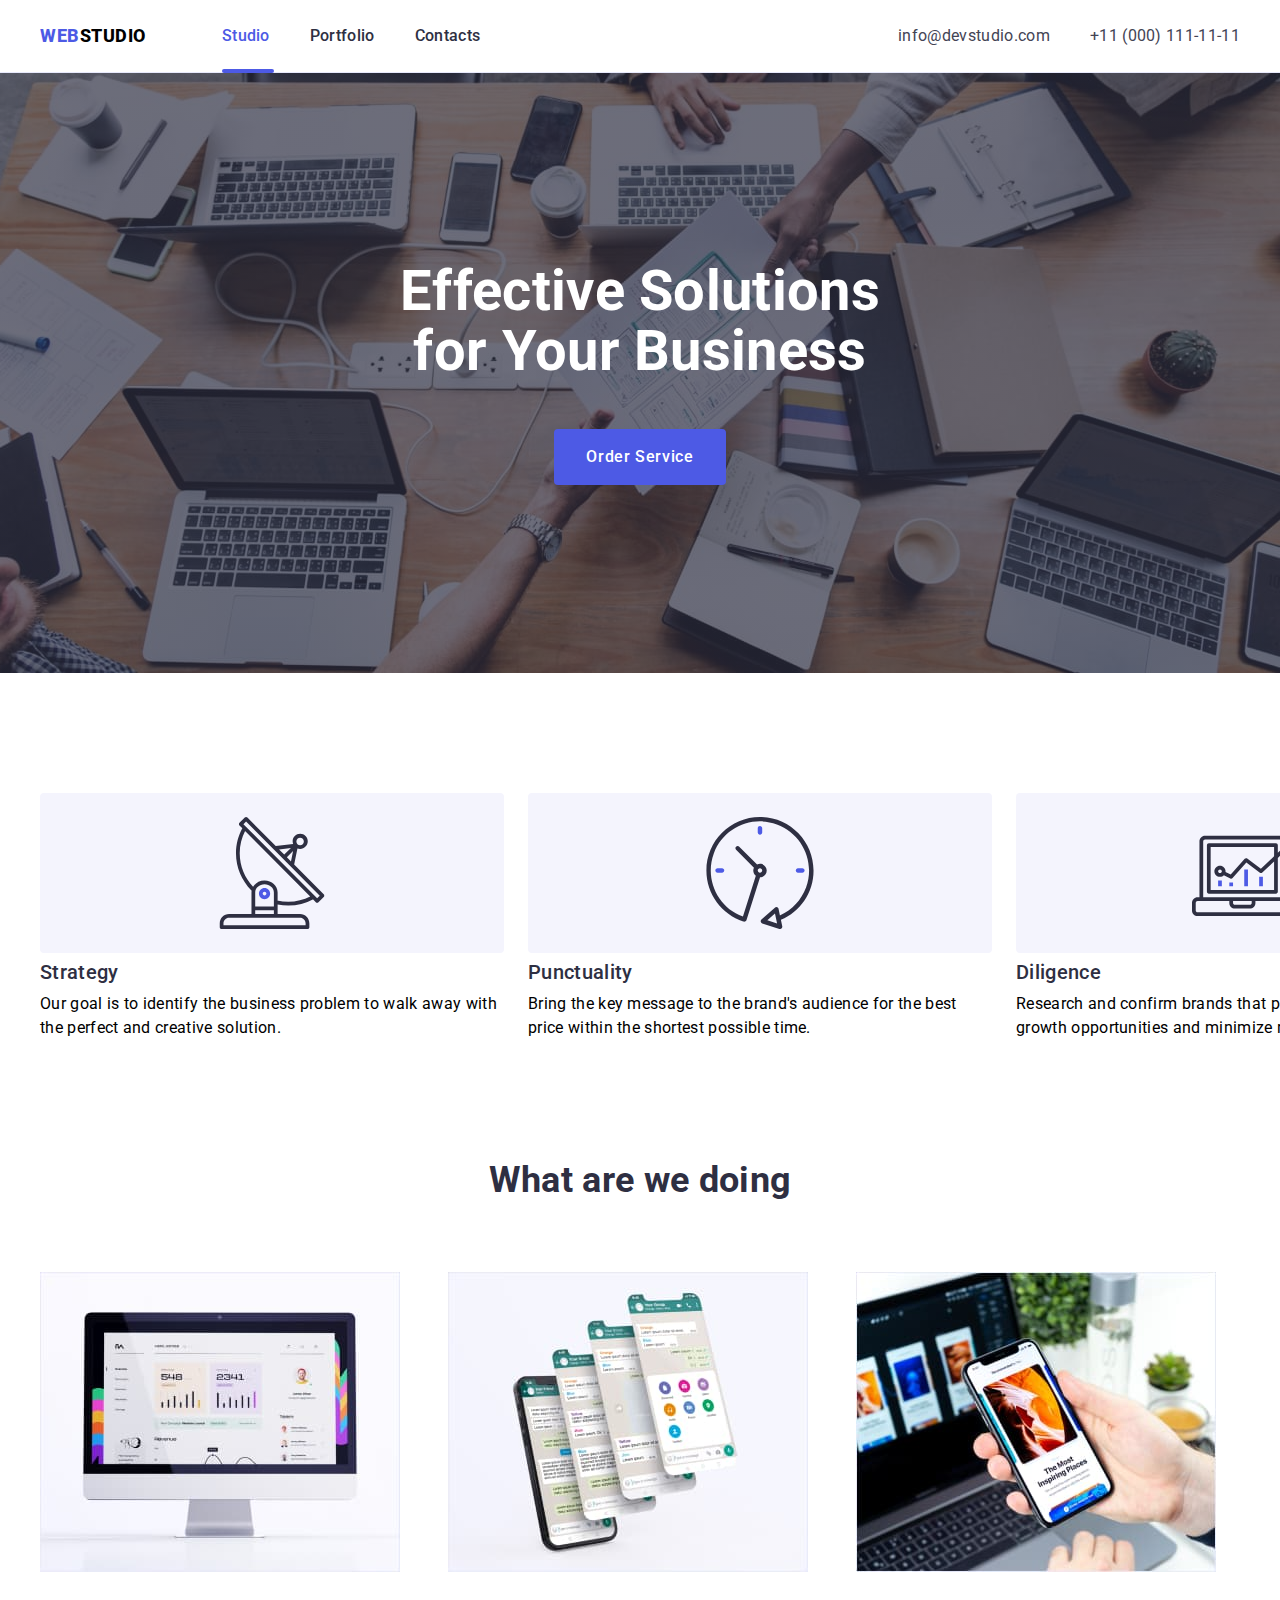
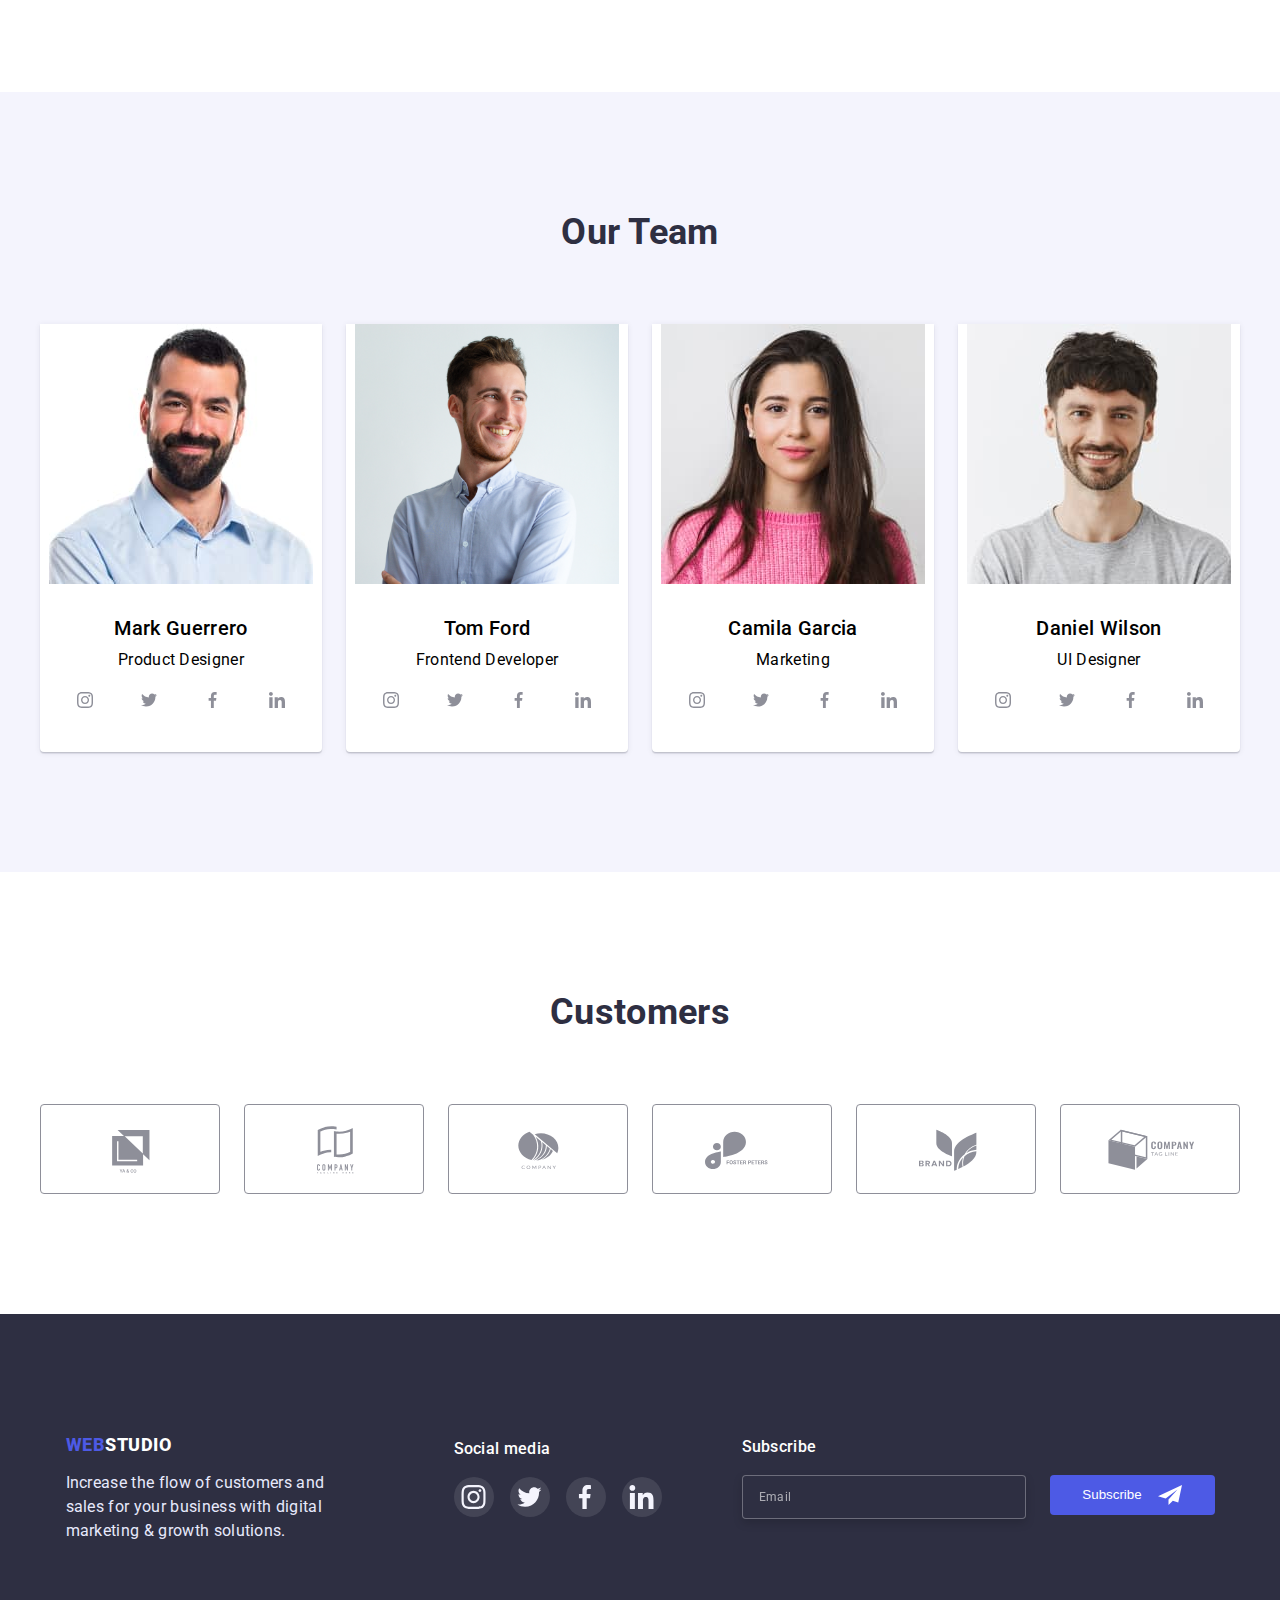
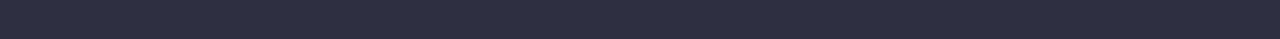
==== commit b94fa999: "goit-markup-hw-07" ====
--- a/index.html
+++ b/index.html
@@ -30,23 +30,23 @@
 
 
 
-        <button type="button" class="menu-button is-open">
-          <svg width="32"
-           height="22"
-           aria-label="mobile menu toggle">
-
-
-            <use class="icon-menu" href="./images/symbol-defs.svg#icon-Vector2"></use>
-
-            <use class="icon-cross" href="./images/symbol-defs.svg#icon-Vector1X"></use>
+        <button type="button" class="menu-button js-open-menu">
+       
+          <svg width="32" height="22" aria-label="">
+        
+            <use class="icon-menu" href="./images/symbol-defs.svg#icon-burger_menu-roundedgg"></use>
+
+            <use class="icon-cross" href=""></use>
 
 
           </svg>
+
         </button>
 
-
-
-        <!-- <ul class="list nav__list">
+        
+
+
+        <ul class="list nav__list">
           <li class="item nav__list-item line">
             <a href="./index.html" class="link link-current">Studio</a>
           </li>
@@ -67,7 +67,18 @@
           <a href="tel:110001111111" class="contacts__link">+11 (000) 111-11-11</a>
         </li>
       </ul>
-    </div> -->
+    </div>
+
+    <div class="mobile-menu js-menu-container" >
+
+      <button class="modal-button js-close-menu" type="button">
+        <svg class="modal-svg" width="8" height="8">
+          <use href="./images/symbol-defs.svg#icon-Vector1X"></use>
+        </svg>
+      </button>
+
+      
+    </div>
   </header>
   <main>
     <!--hero-->
@@ -524,6 +535,7 @@
         </address> -->
   </footer>
 
+  <script src="./js/mobile-menu.js"></script>
   <script src="./js/modal.js"></script>
 </body>
 
--- a/css/modal.min.css
+++ b/css/modal.min.css
@@ -1 +1 @@
-body{color:var(--primary-text-color);font-family:"Roboto",sans-serif;font-weight:400;font-size:16px;line-height:1.5;letter-spacing:.02em;margin:0}.container{margin-left:auto;margin-right:auto;padding:0 16px}@media screen and (min-width: 480px){.container{width:480px}}@media screen and (min-width: 768px){.container{width:768px}}@media screen and (min-width: 1200px){.container{width:1200px}}.section{padding-top:120px;padding-bottom:120px}img{display:block}a{text-decoration:none}ul{list-style:none}ul,p,h1,h2,h3,h4,h5,h6{margin:0;padding:0}.title-hide{height:0;opacity:0}@media screen and (min-width: 768px){.header__container{align-items:center;display:flex}}.logo{padding:24px 0;display:flex;align-items:center;text-transform:uppercase;letter-spacing:.03em;color:var(--titel-text-color);font-weight:800;font-size:18px;line-height:1.1666666667;transition-property:color;transition-duration:250ms;transition-timing-function:cubic-bezier(0.4, 0, 0.2, 1)}@media screen and (min-width: 480px){.logo{margin-right:249px}}@media screen and (min-width: 768px){.logo{margin-right:120px}}.logo-text{color:#4d5ae5}.logo:hover,.logo:focus{color:#4d5ae5}.nav{display:flex}.menu-button{display:inline-block;margin:0;padding:0;border:none;background-color:rgba(0,0,0,0)}.menu-button .icon-cross{display:none}.menu-button .is-open .icon-cross{display:block}.menu-button .is-open .icon-menu{display:none}@media screen and (min-width: 768px){.nav{display:flex;align-items:center;font-weight:500}.nav__list{display:flex}.nav__list-item:not(:last-child){margin-right:40px}.nav__list-item .link{display:block;padding-top:24px;padding-bottom:24px}.link{color:#2e2f42;position:relative;transition-property:color;transition-duration:250ms;transition-timing-function:cubic-bezier(0.4, 0, 0.2, 1)}.link:hover,.link:focus{color:#4d5ae5}.link-current{color:#4d5ae5}.link-current::after{position:absolute;top:69px;left:0;width:100%;display:flex;content:"";background-color:#4d5ae5;border-radius:2px;padding:2px}}@media screen and (min-width: 768px){.contacts{margin-left:118px}.contacts__item:not(:last-child){margin-right:40px}.contacts__link{display:block;color:#434455;transition-property:color;transition-duration:250ms;transition-timing-function:cubic-bezier(0.4, 0, 0.2, 1)}.contacts__link:hover,.contacts__link:focus{color:#4d5ae5}}.contacts__item-email{padding-top:24px;margin-bottom:4px;font-size:12px;line-height:1.3333333333;letter-spacing:.04em}.contacts__item-tel{padding-bottom:10px;font-size:12px;line-height:1.3333333333;letter-spacing:.04em}.section.hero{margin-left:auto;margin-right:auto;background-image:linear-gradient(rgba(46, 47, 66, 0.7), rgba(46, 47, 66, 0.7)),url(/images/Hero/people-office.jpg);background-repeat:no-repeat;background-position:center;background-size:cover;border-top:1px solid #e7e9fc}@media screen and (max-width: 767px){.section.hero{padding-top:112px;padding-bottom:119px}}@media screen and (min-width: 768px){.section.hero{padding-top:188px;padding-bottom:188px}}.hero{text-align:center;background-color:#2e2f42}.hero-title{font-weight:700;line-height:1.0714285714;color:#fff}@media screen and (max-width: 767px){.hero-title{font-size:36px;margin-bottom:72px}}@media screen and (min-width: 768px){.hero-title{font-size:56px;margin-bottom:48px}}.button.hero-button{padding:16px 32px;background-color:#4d5ae5;color:#fff;border:#4d5ae5;transition-property:color,background-color;transition-duration:250ms;transition-timing-function:cubic-bezier(0.4, 0, 0.2, 1)}.button.hero-button:hover,.button.hero-button:focus{color:#4d5ae5;background-color:#f4f4fd;box-shadow:0px 4px 4px rgba(0,0,0,.15);border-radius:4px}.backdrop{position:fixed;top:0;left:0;width:100%;height:100%;background:rgba(46,47,66,.4);z-index:10;transition:250ms cubic-bezier(0.4, 0, 0.2, 1)}.backdrop--hidden{opacity:0;pointer-events:none}.modal{position:absolute;top:50%;left:50%;transform:translate(-50%, -50%) scale(1);min-width:392px;min-height:586px;background:#fcfcfc;box-shadow:0px 1px 1px rgba(0,0,0,.14),0px 1px 3px rgba(0,0,0,.12),0px 2px 1px rgba(0,0,0,.2);border-radius:4px;transition:500ms cubic-bezier(0.4, 0, 0.2, 1)}.backdrop--hidden .modal{transform:translate(-50%, -50%) scale(0, 1)}.modal-button{position:absolute;top:24px;right:24px;width:24px;height:24px;cursor:pointer;background:#e7e9fc;border:1px solid rgba(0,0,0,.1);border-radius:50%;transition-duration:250ms;transition-timing-function:cubic-bezier(0.4, 0, 0.2, 1)}.modal-button:hover,.modal-button:focus{background-color:#4d5ae5;fill:#fff}.modal-form{padding:72px 24px 24px}.form{display:flex;flex-direction:column;justify-content:center;align-items:center}.form-text{margin-bottom:16px;font-weight:500;color:#2e2f42}.form-icon{position:absolute;bottom:14px;left:16px;display:inline-block;width:18px;height:18px;fill:#2e2f42;transition-duration:250ms;transition-timing-function:cubic-bezier(0.4, 0, 0.2, 1)}.form_label-name{display:flex;padding-bottom:4px;font-weight:400;line-height:1.3333333333;letter-spacing:.04em;color:#8e8f99}.form-box{position:relative;margin-bottom:8px}.form-box.comment{margin-bottom:16px}.form-box:focus-within>input{border:1px solid #4d5ae5;border-radius:4px;outline:none}.form-box:focus-within>.form-icon{fill:#4d5ae5}.form-box-checkbox{margin-bottom:24px}.form-box input,.form-box textarea{border:1px solid rgba(33,33,33,.2);border-radius:4px;transition-duration:250ms;transition-timing-function:cubic-bezier(0.4, 0, 0.2, 1)}.form-box input{width:360px;height:40px;padding-left:35px}.textarea{resize:none}.form-box.comment:focus-within>.textarea{border:1px solid #4d5ae5;border-radius:4px;outline:none}.form-box .textarea{width:360px;height:120px;padding-top:8px;padding-left:16px}.textarea::placeholder{font-weight:400;font-size:12px;line-height:1.3333333333;letter-spacing:.04em;color:rgba(117,117,117,.5)}label{display:flex;align-items:center}.form-box label{display:flex;padding-bottom:4px;font-family:"Roboto";font-style:normal;font-weight:400;font-size:12px;line-height:1.1666666667;letter-spacing:.01em;color:#8e8f99}.checkbox{appearance:none;padding:0}.checkbox-text{margin-right:5px;font-family:"Roboto";font-weight:400;font-size:12px;line-height:1.3333333333;letter-spacing:.04em;color:#757575;flex:none;order:1;flex-grow:0}.checkbox-link{font-family:"Roboto";font-weight:400;font-size:12px;line-height:1.3333333333;letter-spacing:.04em;text-decoration-line:underline;color:#4d5ae5;flex:none;order:1;flex-grow:0}.checkbox-icon{content:"";display:inline-block;width:16px;height:16px;margin-right:8px;border:1.25px solid #2e2f42;border-radius:2px;transition-property:background-color;transition-duration:250ms;transition-timing-function:cubic-bezier(0.4, 0, 0.2, 1)}.checkbox:checked+.checkbox-icon{border-color:#4d5ae5;background-color:#4d5ae5;background-image:url(/images/Vector.svg);background-repeat:no-repeat;background-position:center;background-origin:border-box}.button.form-button{width:169px;height:56px;background-color:#4d5ae5;color:#fff}.button.form-button:hover,.button.form-button:focus{background-color:#f4f4fd;color:#4d5ae5}.section.advantages{padding-top:89px;padding-bottom:96px}@media screen and (min-width: 768px){.section.advantages{padding-top:96px;padding-bottom:96px}}@media screen and (min-width: 1200px){.section.advantages{padding-top:120px;padding-bottom:120px}}.advantages.svg{width:264px;height:112px;padding:24px 100px;background-color:#f4f4fd;border-radius:4px}.advantages__container-list .item:not(:last-child){margin-right:24px}@media screen and (max-width: 1199px){.advantages.svg{display:none}}@media screen and (min-width: 768px){.advantages__list{display:flex;flex-wrap:wrap;margin:-12px}}@media screen and (min-width: 1200px){.advantages__list{flex-wrap:nowrap}}@media screen and (max-width: 767px){.advantages__list .item:not(:last-child){margin-bottom:72px}}@media screen and (min-width: 768px){.advantages__list .item{width:calc((100% - 48px)/2);margin:12px}}@media screen and (max-width: 1139px){.advantages__list .item:nth-child(-n+2){margin-bottom:72px}}@media screen and (min-width: 1200px){.advantages__list .item .item{width:calc((100% - 72px)/4);margin-right:24px}.advantages__list .item .item:nth-child(4n){margin-right:0px}.advantages__list .item .title{margin-bottom:8px}}.title-advantages{margin-bottom:8px;font-weight:700;font-size:36px;line-height:1.1764705882;color:#2e2f42}@media screen and (max-width: 767px){.title-advantages{text-align:center}}@media screen and (min-width: 1200px){.title-advantages{font-weight:500;font-size:20px;line-height:1.2;color:#2e2f42}}.section.work{padding-top:0}@media screen and (max-width: 1199px){.section.work{display:none}}.work-title,.team-title,.customers-title{font-weight:700;font-size:36px;line-height:1.1111111111;text-align:center;color:#2e2f42;margin-bottom:72px}.work-list{display:flex;flex-wrap:wrap}.work-list .item{width:calc((100% - 48px)/3);margin-right:24px}.work-list .item:nth-child(3n){margin-right:0px}.section-team{background-color:#f4f4fd;padding-top:96px;padding-bottom:128px}@media screen and (min-width: 768px){.section-team{padding-bottom:104px}}@media screen and (min-width: 1200px){.section-team{padding-top:120px;padding-bottom:120px}}.team-list{display:flex;flex-wrap:wrap;justify-content:center}@media screen and (min-width: 768px){.team-list{margin:-12px}}@media screen and (min-width: 1200px){.team-list{margin:0}}.team-list .item{display:flex;justify-content:center;flex-direction:column;align-items:center;width:260px;background:#fff;box-shadow:0px 1px 6px rgba(46,47,66,.08),0px 1px 1px rgba(46,47,66,.16),0px 2px 1px rgba(46,47,66,.08);border-radius:0px 0px 4px 4px}@media screen and (max-width: 767px){.team-list .item:not(:last-child){margin-bottom:72px}}@media screen and (min-width: 768px){.team-list .item{margin:12px}}@media screen and (max-width: 1139px){.team-list .item:nth-child(-n+2){margin-bottom:64px}}@media screen and (min-width: 1200px){.team-list .item{width:calc((100% - 72px)/4);margin:0;margin-right:24px}}.team-list .item .img{margin-bottom:32px}.team-list .item .text{margin-bottom:8px}@media screen and (min-width: 1200px){.team-list .item:nth-child(4n){margin-right:0px}}.social.network{display:flex;justify-content:center;align-items:center;width:40px;height:40px;border-radius:50%;transition-property:color,background-color;transition-duration:250ms;transition-timing-function:cubic-bezier(0.4, 0, 0.2, 1)}.social.network:hover,.social.network:focus{background-color:#4d5ae5;outline:none}.social-icon{fill:#8e8f99;transition-property:fill;transition-duration:250ms;transition-timing-function:cubic-bezier(0.4, 0, 0.2, 1)}.social.network:hover .social-icon,.social.network:focus .social-icon{fill:#fff}.team__list_social{display:flex;padding-bottom:32px}.social-item:not(:last-child){margin-right:24px}.title-name{margin-bottom:8px;font-weight:500;font-size:20px;line-height:1.2}.section-customers{padding-top:96px;padding-bottom:96px}@media screen and (min-width: 1200px){.section-customers{padding-top:120px;padding-bottom:120px}}@media screen and (min-width: 768px){.customers-container{width:552px}}@media screen and (min-width: 1200px){.customers-container{width:1200px}}@media screen and (min-width: 480px){.customers-list{display:flex;flex-wrap:wrap;margin:-8px}}@media screen and (min-width: 768px){.customers-list{margin:-12px}}@media screen and (min-width: 1200px){.customers-list{flex-wrap:nowrap}}@media screen and (max-width: 479px){.customers-item:not(:last-child){margin-bottom:72px}}@media screen and (min-width: 480px){.customers-item{flex-basis:calc((100% - 32px)/2);margin:8px}}@media screen and (min-width: 480px)and (max-width: 767px){.customers-item:nth-last-child(n+3){margin-bottom:72px}}@media screen and (min-width: 768px){.customers-item{flex-basis:calc((100% - 72px)/3);margin:12px}}.customers-link{display:flex;align-items:center;justify-content:center;height:88px;border:1px solid #8e8f99;border-radius:4px;transition-property:border;transition-duration:250ms;transition-timing-function:cubic-bezier(0.4, 0, 0.2, 1)}.customers-link:hover,.customers-link:focus{border:1px solid #4d5ae5;border-radius:4px;outline:none}.customers-svg{width:94px;height:52px;fill:#8e8f99;transition-property:fill;transition-duration:250ms;transition-timing-function:cubic-bezier(0.4, 0, 0.2, 1)}.customers-link:hover .customers-svg,.customers-link:focus .customers-svg{fill:#4d5ae5;outline:1px}.footer{display:flex;padding-top:96px;padding-bottom:96px;background-color:#2e2f42}.footer-text{width:268px;color:#e7e9fc}.footer-container{display:flex}@media screen and (max-width: 767px){.footer-container{flex-direction:column;align-items:center}}@media screen and (min-width: 768px){.footer-container{flex-wrap:wrap;align-items:center;justify-content:center}}@media screen and (min-width: 1200px){.footer-container{flex-wrap:nowrap}}.contacts-subject{margin-right:24px;margin-bottom:72px}.footer__logo{display:flex;align-items:center;margin-right:0;margin-bottom:16px;padding-bottom:0;color:#fff;font-size:18px;line-height:1.1666666667}@media screen and (max-width: 767px){.footer__logo{justify-content:center}}.footer__logo-text:hover,.footer__logo-text:focus{color:#4d5ae5}@media screen and (min-width: 1200px){.contacts-subject{margin-right:120px;margin-bottom:0}}.social-media.list{display:flex;justify-content:center;align-items:center}.social-media.item:not(:last-child){margin-right:16px}.social-media.network{display:flex;justify-content:center;align-items:center;width:40px;height:40px;background-color:rgba(255,255,255,.1);border-radius:50%;transition-property:background-color;transition-duration:250ms;transition-timing-function:cubic-bezier(0.4, 0, 0.2, 1)}.social-media.network:hover,.social-media.network:focus{background-color:#31d0aa;outline:none}.social.media{display:flex;flex-direction:column}@media screen and (max-width: 767px){.social.media{align-items:center}}@media screen and (max-width: 767px){.social.media{margin-bottom:72px}}@media screen and (min-width: 768px){.social.media{margin-bottom:102px}}@media screen and (min-width: 1200px){.social.media{margin-right:80px;margin-bottom:0}}.social-media-title,.subscribe-title{font-weight:500;font-size:16px;letter-spacing:.02em;margin-bottom:16px;color:#fff}.social-media.svg{fill:#f4f4fd}@media screen and (max-width: 767px){.subscribe{display:flex;flex-direction:column;align-items:center}}.subscribe-title{margin-bottom:16px}.subscribe-form{display:flex}@media screen and (max-width: 767px){.subscribe-form{flex-direction:column;align-items:center}}.subscribe-input{width:264px;height:40px;color:#fff;background-color:#2e2f42;border:1px solid rgba(255,255,255,.3);filter:drop-shadow(0px 4px 4px rgba(0, 0, 0, 0.15));border-radius:4px}@media screen and (max-width: 767px){.subscribe-input{width:396px;margin-bottom:16px}}@media screen and (min-width: 768px){.subscribe-input{margin-right:24px}}.subscribe-form input::placeholder{font-family:"Roboto";font-style:normal;font-weight:400;font-size:12px;line-height:2;letter-spacing:.04em;color:rgba(255,255,255,.6)}.subscribe-button{position:relative;display:flex;justify-content:center;align-items:center;width:165px;height:40px;cursor:pointer;overflow:hidden;background-color:#4d5ae5;color:#fff;fill:#fff;border:1px;border-radius:4px;transition-duration:250ms;transition-timing-function:cubic-bezier(0.4, 0, 0.2, 1)}.subscribe-button:hover,.subscribe-button:focus{background-color:#fff;color:#4d5ae5}.subscribe-svg{margin-left:16px}.subscribe-button:hover .subscribe-svg,.subscribe-button:focus .subscribe-svg{fill:#4d5ae5}input,textarea{padding-left:16px}.container.box{padding-top:0;padding-bottom:72px}.box-list{display:flex;flex-wrap:wrap}@media screen and (min-width: 768px){.box-list{justify-content:center}}.box-list .item:not(:last-child){margin-right:24px}.box-list .item:nth-last-child(3){margin-right:24px}.box-list .item:nth-child(-n+3){margin-bottom:16px}.button{padding:12px 24px;font-family:"Roboto";font-weight:500;font-size:16px;line-height:1.5;cursor:pointer;letter-spacing:.04em;color:#4d5ae5;background-color:#f4f4fd;border:1px solid #e7e9fc;border-radius:4px;transition-property:color,background-color;transition-duration:250ms;transition-timing-function:cubic-bezier(0.4, 0, 0.2, 1)}.button:hover,.button:focus{background-color:#4d5ae5;color:#fff;box-shadow:0px 3px 1px rgba(0,0,0,.1),0px 2px 1px rgba(0,0,0,.08),0px 2px 2px rgba(0,0,0,.12);border-radius:4px;border:1px solid #4d5ae5;outline:none}.section.works{padding-top:96px;padding-bottom:120px;border-top:1px solid #e7e9fc;box-shadow:0px 2px 1px rgba(46,47,66,.08),0px 1px 1px rgba(46,47,66,.16),0px 1px 6px rgba(46,47,66,.08)}.works-card{width:100%;height:280px;overflow:hidden;position:relative}.works-text{width:296px;color:#fff;position:absolute;top:40px;right:32px}.works-box{padding:32px 16px;border:1px solid #e7e9fc;border-top:0;box-shadow:0px 1px 6px rgba(46,47,66,.08);background:#fff}@media screen and (max-width: 767px){.works-item:not(:last-child){margin-bottom:48px}.works-item{width:396px}}@media screen and (min-width: 768px){.works-list{display:flex;flex-wrap:wrap}}@media screen and (min-width: 768px){.works-item{margin-bottom:72px}.works-item:nth-last-child(-n+2){margin-bottom:0px}.works-item{width:356px}.works-item{margin-right:24px}.works-item:nth-child(even){margin-right:0}}@media screen and (min-width: 1139px){.works-list{display:flex;flex-wrap:wrap}}@media screen and (min-width: 1139px){.works-item{margin-bottom:72px}.works-item:nth-last-child(-n+2){margin-bottom:0px}.works-item{width:356px}.works-item{margin-right:24px}.works-item:nth-child(even){margin-right:0}}@media screen and (max-width: 1139px){.title-works{font-size:20px;font-weight:500;line-height:24px 1.2;color:#2e2f42}}.works-link{display:block;text-decoration:none;transition-property:border;transition-duration:250ms;transition-timing-function:cubic-bezier(0.4, 0, 0.2, 1)}.works-link:hover,.works-link:focus{background:#fff;border:.5px solid #f4f4fd;box-shadow:0px 1px 6px rgba(46,47,66,.08),0px 1px 1px rgba(46,47,66,.16),0px 2px 1px rgba(46,47,66,.08);outline:none}.works-overfloy{position:absolute;content:"";width:100%;height:100%;top:0;left:0;background:#4d5ae5;background-blend-mode:soft-light;transform:translateY(100%);transition-property:all;transition-duration:250ms;transition-timing-function:cubic-bezier(0.4, 0, 0.2, 1)}.works-item:hover .works-overfloy{transform:translate(0)}.work-item{overflow:hidden}.title-works{margin-bottom:8px}/*# sourceMappingURL=modal.min.css.map */+body{color:var(--primary-text-color);font-family:"Roboto",sans-serif;font-weight:400;font-size:16px;line-height:1.5;letter-spacing:.02em;margin:0}.container{margin-left:auto;margin-right:auto;padding:0 16px}@media screen and (min-width: 480px){.container{width:480px}}@media screen and (min-width: 768px){.container{width:768px}}@media screen and (min-width: 1200px){.container{width:1200px}}.section{padding-top:120px;padding-bottom:120px}img{display:block}a{text-decoration:none}ul{list-style:none}ul,p,h1,h2,h3,h4,h5,h6{margin:0;padding:0}.title-hide{height:0;opacity:0}@media screen and (min-width: 768px){.header__container{align-items:center;display:flex}}.logo{padding:24px 0;display:flex;align-items:center;text-transform:uppercase;letter-spacing:.03em;color:var(--titel-text-color);font-weight:800;font-size:18px;line-height:1.1666666667;transition-property:color;transition-duration:250ms;transition-timing-function:cubic-bezier(0.4, 0, 0.2, 1)}.logo-text{color:#4d5ae5}@media screen and (min-width: 768px){.logo{margin-right:120px;line-height:1.3333333333}}@media screen and (min-width: 1200px){.logo{margin-right:76px}}.logo:hover,.logo:focus{color:#4d5ae5}@media screen and (max-width: 768px){.nav{display:flex;align-items:center;justify-content:space-between}}@media screen and (max-width: 767px){.nav__list{display:none}}@media screen and (max-width: 767px){.contacts{display:none}}.menu-button{display:flex;align-items:center;justify-content:center;margin:0;padding:0;border:none;background-color:rgba(0,0,0,0);background-color:#639}.icon-menu{fill:#000}.menu-button .icon-cross{display:none}.menu-button .is-open .icon-cross{display:block}.menu-button .is-open .icon-menu{display:none}@media screen and (min-width: 768px){.nav{display:flex;align-items:center;font-weight:500}}@media screen and (min-width: 768px)and (min-width: 767px){.menu-button{display:none}}@media screen and (min-width: 768px){.nav__list{display:flex}.nav__list-item:not(:last-child){margin-right:40px}.nav__list-item .link{display:block;padding-top:24px;padding-bottom:24px}}@media screen and (min-width: 768px){.link{color:#2e2f42;position:relative;transition-property:color;transition-duration:250ms;transition-timing-function:cubic-bezier(0.4, 0, 0.2, 1)}.link:hover,.link:focus{color:#4d5ae5}}@media screen and (min-width: 768px){.link-current{color:#4d5ae5}.link-current::after{position:absolute;top:69px;left:0;width:100%;display:flex;content:"";background-color:#4d5ae5;border-radius:2px;padding:2px}}@media screen and (min-width: 768px){.contacts{margin-left:118px}}@media screen and (min-width: 1200px){.contacts{margin-left:auto;display:flex}}.contacts .contacts__link{display:block;color:#434455;transition-property:color;transition-duration:250ms;transition-timing-function:cubic-bezier(0.4, 0, 0.2, 1)}.contacts .contacts__link:hover,.contacts .contacts__link:focus{color:#4d5ae5}.contacts__item-email{padding-top:24px;margin-bottom:4px;font-size:12px;line-height:1.3333333333;letter-spacing:.04em}@media screen and (min-width: 1200px){.contacts__item-email{padding-top:24px;padding-bottom:24px;margin-right:40px;margin-bottom:0;font-size:16px;line-height:1.5;letter-spacing:.02em}}.contacts__item-tel{padding-bottom:10px;font-size:12px;line-height:1.3333333333;letter-spacing:.04em}@media screen and (min-width: 1200px){.contacts__item-tel{padding-top:24px;padding-bottom:24px;font-size:16px;line-height:1.5;letter-spacing:.02em}}.section.hero{margin-left:auto;margin-right:auto;background-image:linear-gradient(rgba(46, 47, 66, 0.7), rgba(46, 47, 66, 0.7)),url(/images/Hero/people-office.jpg);background-repeat:no-repeat;background-position:center;background-size:cover;border-top:1px solid #e7e9fc}@media screen and (max-width: 767px){.section.hero{padding-top:112px;padding-bottom:119px}}@media screen and (min-width: 768px){.section.hero{padding-top:188px;padding-bottom:188px}}.hero{text-align:center;background-color:#2e2f42}.hero-title{font-weight:700;line-height:1.0714285714;color:#fff}@media screen and (max-width: 767px){.hero-title{font-size:36px;margin-bottom:72px}}@media screen and (min-width: 768px){.hero-title{font-size:56px;margin-bottom:48px}}.button.hero-button{padding:16px 32px;background-color:#4d5ae5;color:#fff;border:#4d5ae5;transition-property:color,background-color;transition-duration:250ms;transition-timing-function:cubic-bezier(0.4, 0, 0.2, 1)}.button.hero-button:hover,.button.hero-button:focus{color:#4d5ae5;background-color:#f4f4fd;box-shadow:0px 4px 4px rgba(0,0,0,.15);border-radius:4px}.backdrop{position:fixed;top:0;left:0;width:100%;height:100%;background:rgba(46,47,66,.4);z-index:10;transition:250ms cubic-bezier(0.4, 0, 0.2, 1)}.backdrop--hidden{opacity:0;pointer-events:none}.modal{position:absolute;top:50%;left:50%;transform:translate(-50%, -50%) scale(1);min-width:392px;min-height:586px;background:#fcfcfc;box-shadow:0px 1px 1px rgba(0,0,0,.14),0px 1px 3px rgba(0,0,0,.12),0px 2px 1px rgba(0,0,0,.2);border-radius:4px;transition:500ms cubic-bezier(0.4, 0, 0.2, 1)}.backdrop--hidden .modal{transform:translate(-50%, -50%) scale(0, 1)}.modal-button{position:absolute;top:24px;right:24px;width:24px;height:24px;cursor:pointer;background:#e7e9fc;border:1px solid rgba(0,0,0,.1);border-radius:50%;transition-duration:250ms;transition-timing-function:cubic-bezier(0.4, 0, 0.2, 1)}.modal-button:hover,.modal-button:focus{background-color:#4d5ae5;fill:#fff}.modal-form{padding:72px 24px 24px}.form{display:flex;flex-direction:column;justify-content:center;align-items:center}.form-text{margin-bottom:16px;font-weight:500;color:#2e2f42}.form-icon{position:absolute;bottom:14px;left:16px;display:inline-block;width:18px;height:18px;fill:#2e2f42;transition-duration:250ms;transition-timing-function:cubic-bezier(0.4, 0, 0.2, 1)}.form_label-name{display:flex;padding-bottom:4px;font-weight:400;line-height:1.3333333333;letter-spacing:.04em;color:#8e8f99}.form-box{position:relative;margin-bottom:8px}.form-box.comment{margin-bottom:16px}.form-box:focus-within>input{border:1px solid #4d5ae5;border-radius:4px;outline:none}.form-box:focus-within>.form-icon{fill:#4d5ae5}.form-box-checkbox{margin-bottom:24px}.form-box input,.form-box textarea{border:1px solid rgba(33,33,33,.2);border-radius:4px;transition-duration:250ms;transition-timing-function:cubic-bezier(0.4, 0, 0.2, 1)}.form-box input{width:360px;height:40px;padding-left:35px}.textarea{resize:none}.form-box.comment:focus-within>.textarea{border:1px solid #4d5ae5;border-radius:4px;outline:none}.form-box .textarea{width:360px;height:120px;padding-top:8px;padding-left:16px}.textarea::placeholder{font-weight:400;font-size:12px;line-height:1.3333333333;letter-spacing:.04em;color:rgba(117,117,117,.5)}label{display:flex;align-items:center}.form-box label{display:flex;padding-bottom:4px;font-family:"Roboto";font-style:normal;font-weight:400;font-size:12px;line-height:1.1666666667;letter-spacing:.01em;color:#8e8f99}.checkbox{appearance:none;padding:0}.checkbox-text{margin-right:5px;font-family:"Roboto";font-weight:400;font-size:12px;line-height:1.3333333333;letter-spacing:.04em;color:#757575;flex:none;order:1;flex-grow:0}.checkbox-link{font-family:"Roboto";font-weight:400;font-size:12px;line-height:1.3333333333;letter-spacing:.04em;text-decoration-line:underline;color:#4d5ae5;flex:none;order:1;flex-grow:0}.checkbox-icon{content:"";display:inline-block;width:16px;height:16px;margin-right:8px;border:1.25px solid #2e2f42;border-radius:2px;transition-property:background-color;transition-duration:250ms;transition-timing-function:cubic-bezier(0.4, 0, 0.2, 1)}.checkbox:checked+.checkbox-icon{border-color:#4d5ae5;background-color:#4d5ae5;background-image:url(/images/Vector.svg);background-repeat:no-repeat;background-position:center;background-origin:border-box}.button.form-button{width:169px;height:56px;background-color:#4d5ae5;color:#fff}.button.form-button:hover,.button.form-button:focus{background-color:#f4f4fd;color:#4d5ae5}.section.advantages{padding-top:89px;padding-bottom:96px}@media screen and (min-width: 768px){.section.advantages{padding-top:96px;padding-bottom:96px}}@media screen and (min-width: 1200px){.section.advantages{padding-top:120px;padding-bottom:120px}}.advantages.svg{width:264px;height:112px;padding:24px 100px;background-color:#f4f4fd;border-radius:4px}.advantages__container-list .item:not(:last-child){margin-right:24px}@media screen and (max-width: 1199px){.advantages.svg{display:none}}@media screen and (min-width: 768px){.advantages__list{display:flex;flex-wrap:wrap;margin:-12px}}@media screen and (min-width: 1200px){.advantages__list{flex-wrap:nowrap}}@media screen and (max-width: 767px){.advantages__list .item:not(:last-child){margin-bottom:72px}}@media screen and (min-width: 768px){.advantages__list .item{width:calc((100% - 48px)/2);margin:12px}}@media screen and (max-width: 1139px){.advantages__list .item:nth-child(-n+2){margin-bottom:72px}}@media screen and (min-width: 1200px){.advantages__list .item .item{width:calc((100% - 72px)/4);margin-right:24px}.advantages__list .item .item:nth-child(4n){margin-right:0px}.advantages__list .item .title{margin-bottom:8px}}.title-advantages{margin-bottom:8px;font-weight:700;font-size:36px;line-height:1.1764705882;color:#2e2f42}@media screen and (max-width: 767px){.title-advantages{text-align:center}}@media screen and (min-width: 1200px){.title-advantages{font-weight:500;font-size:20px;line-height:1.2;color:#2e2f42}}.section.work{padding-top:0}@media screen and (max-width: 1199px){.section.work{display:none}}.work-title,.team-title,.customers-title{font-weight:700;font-size:36px;line-height:1.1111111111;text-align:center;color:#2e2f42;margin-bottom:72px}.work-list{display:flex;flex-wrap:wrap}.work-list .item{width:calc((100% - 48px)/3);margin-right:24px}.work-list .item:nth-child(3n){margin-right:0px}.section-team{background-color:#f4f4fd;padding-top:96px;padding-bottom:128px}@media screen and (min-width: 768px){.section-team{padding-bottom:104px}}@media screen and (min-width: 1200px){.section-team{padding-top:120px;padding-bottom:120px}}.team-list{display:flex;flex-wrap:wrap;justify-content:center}@media screen and (min-width: 768px){.team-list{margin:-12px}}@media screen and (min-width: 1200px){.team-list{margin:0}}.team-list .item{display:flex;justify-content:center;flex-direction:column;align-items:center;width:260px;background:#fff;box-shadow:0px 1px 6px rgba(46,47,66,.08),0px 1px 1px rgba(46,47,66,.16),0px 2px 1px rgba(46,47,66,.08);border-radius:0px 0px 4px 4px}@media screen and (max-width: 767px){.team-list .item:not(:last-child){margin-bottom:72px}}@media screen and (min-width: 768px){.team-list .item{margin:12px}}@media screen and (max-width: 1139px){.team-list .item:nth-child(-n+2){margin-bottom:64px}}@media screen and (min-width: 1200px){.team-list .item{width:calc((100% - 72px)/4);margin:0;margin-right:24px}}.team-list .item .img{margin-bottom:32px}.team-list .item .text{margin-bottom:8px}@media screen and (min-width: 1200px){.team-list .item:nth-child(4n){margin-right:0px}}.social.network{display:flex;justify-content:center;align-items:center;width:40px;height:40px;border-radius:50%;transition-property:color,background-color;transition-duration:250ms;transition-timing-function:cubic-bezier(0.4, 0, 0.2, 1)}.social.network:hover,.social.network:focus{background-color:#4d5ae5;outline:none}.social-icon{fill:#8e8f99;transition-property:fill;transition-duration:250ms;transition-timing-function:cubic-bezier(0.4, 0, 0.2, 1)}.social.network:hover .social-icon,.social.network:focus .social-icon{fill:#fff}.team__list_social{display:flex;padding-bottom:32px}.social-item:not(:last-child){margin-right:24px}.title-name{margin-bottom:8px;font-weight:500;font-size:20px;line-height:1.2}.section-customers{padding-top:96px;padding-bottom:96px}@media screen and (min-width: 1200px){.section-customers{padding-top:120px;padding-bottom:120px}}@media screen and (min-width: 768px){.customers-container{width:552px}}@media screen and (min-width: 1200px){.customers-container{width:1200px}}@media screen and (min-width: 480px){.customers-list{display:flex;flex-wrap:wrap;margin:-8px}}@media screen and (min-width: 768px){.customers-list{margin:-12px}}@media screen and (min-width: 1200px){.customers-list{flex-wrap:nowrap}}@media screen and (max-width: 479px){.customers-item:not(:last-child){margin-bottom:72px}}@media screen and (min-width: 480px){.customers-item{flex-basis:calc((100% - 32px)/2);margin:8px}}@media screen and (min-width: 480px)and (max-width: 767px){.customers-item:nth-last-child(n+3){margin-bottom:72px}}@media screen and (min-width: 768px){.customers-item{flex-basis:calc((100% - 72px)/3);margin:12px}}.customers-link{display:flex;align-items:center;justify-content:center;height:88px;border:1px solid #8e8f99;border-radius:4px;transition-property:border;transition-duration:250ms;transition-timing-function:cubic-bezier(0.4, 0, 0.2, 1)}.customers-link:hover,.customers-link:focus{border:1px solid #4d5ae5;border-radius:4px;outline:none}.customers-svg{width:94px;height:52px;fill:#8e8f99;transition-property:fill;transition-duration:250ms;transition-timing-function:cubic-bezier(0.4, 0, 0.2, 1)}.customers-link:hover .customers-svg,.customers-link:focus .customers-svg{fill:#4d5ae5;outline:1px}.footer{display:flex;padding-top:96px;padding-bottom:96px;background-color:#2e2f42}.footer-text{width:268px;color:#e7e9fc}.footer-container{display:flex}@media screen and (max-width: 767px){.footer-container{flex-direction:column;align-items:center}}@media screen and (min-width: 768px){.footer-container{flex-wrap:wrap;align-items:center;justify-content:center}}@media screen and (min-width: 1200px){.footer-container{flex-wrap:nowrap}}.contacts-subject{margin-right:24px;margin-bottom:72px}.footer__logo{display:flex;align-items:center;margin-right:0;margin-bottom:16px;padding-bottom:0;color:#fff;font-size:18px;line-height:1.1666666667}@media screen and (max-width: 767px){.footer__logo{justify-content:center}}.footer__logo-text:hover,.footer__logo-text:focus{color:#4d5ae5}@media screen and (min-width: 1200px){.contacts-subject{margin-right:120px;margin-bottom:0}}.social-media.list{display:flex;justify-content:center;align-items:center}.social-media.item:not(:last-child){margin-right:16px}.social-media.network{display:flex;justify-content:center;align-items:center;width:40px;height:40px;background-color:rgba(255,255,255,.1);border-radius:50%;transition-property:background-color;transition-duration:250ms;transition-timing-function:cubic-bezier(0.4, 0, 0.2, 1)}.social-media.network:hover,.social-media.network:focus{background-color:#31d0aa;outline:none}.social.media{display:flex;flex-direction:column}@media screen and (max-width: 767px){.social.media{align-items:center}}@media screen and (max-width: 767px){.social.media{margin-bottom:72px}}@media screen and (min-width: 768px){.social.media{margin-bottom:102px}}@media screen and (min-width: 1200px){.social.media{margin-right:80px;margin-bottom:0}}.social-media-title,.subscribe-title{font-weight:500;font-size:16px;letter-spacing:.02em;margin-bottom:16px;color:#fff}.social-media.svg{fill:#f4f4fd}@media screen and (max-width: 767px){.subscribe{display:flex;flex-direction:column;align-items:center}}.subscribe-title{margin-bottom:16px}.subscribe-form{display:flex}@media screen and (max-width: 767px){.subscribe-form{flex-direction:column;align-items:center}}.subscribe-input{width:264px;height:40px;color:#fff;background-color:#2e2f42;border:1px solid rgba(255,255,255,.3);filter:drop-shadow(0px 4px 4px rgba(0, 0, 0, 0.15));border-radius:4px}@media screen and (max-width: 767px){.subscribe-input{width:396px;margin-bottom:16px}}@media screen and (min-width: 768px){.subscribe-input{margin-right:24px}}.subscribe-form input::placeholder{font-family:"Roboto";font-style:normal;font-weight:400;font-size:12px;line-height:2;letter-spacing:.04em;color:rgba(255,255,255,.6)}.subscribe-button{position:relative;display:flex;justify-content:center;align-items:center;width:165px;height:40px;cursor:pointer;overflow:hidden;background-color:#4d5ae5;color:#fff;fill:#fff;border:1px;border-radius:4px;transition-duration:250ms;transition-timing-function:cubic-bezier(0.4, 0, 0.2, 1)}.subscribe-button:hover,.subscribe-button:focus{background-color:#fff;color:#4d5ae5}.subscribe-svg{margin-left:16px}.subscribe-button:hover .subscribe-svg,.subscribe-button:focus .subscribe-svg{fill:#4d5ae5}input,textarea{padding-left:16px}.container.box{padding-top:0;padding-bottom:72px}.box-list{display:flex;flex-wrap:wrap}@media screen and (min-width: 768px){.box-list{justify-content:center}}.box-list .item:not(:last-child){margin-right:24px}.box-list .item:nth-last-child(3){margin-right:24px}.box-list .item:nth-child(-n+3){margin-bottom:16px}.button{padding:12px 24px;font-family:"Roboto";font-weight:500;font-size:16px;line-height:1.5;cursor:pointer;letter-spacing:.04em;color:#4d5ae5;background-color:#f4f4fd;border:1px solid #e7e9fc;border-radius:4px;transition-property:color,background-color;transition-duration:250ms;transition-timing-function:cubic-bezier(0.4, 0, 0.2, 1)}.button:hover,.button:focus{background-color:#4d5ae5;color:#fff;box-shadow:0px 3px 1px rgba(0,0,0,.1),0px 2px 1px rgba(0,0,0,.08),0px 2px 2px rgba(0,0,0,.12);border-radius:4px;border:1px solid #4d5ae5;outline:none}.section.works{padding-top:96px;padding-bottom:120px;border-top:1px solid #e7e9fc;box-shadow:0px 2px 1px rgba(46,47,66,.08),0px 1px 1px rgba(46,47,66,.16),0px 1px 6px rgba(46,47,66,.08)}.works-card{width:100%;height:280px;overflow:hidden;position:relative}.works-text{width:296px;color:#fff;position:absolute;top:40px;right:32px}.works-box{padding:32px 16px;border:1px solid #e7e9fc;border-top:0;box-shadow:0px 1px 6px rgba(46,47,66,.08);background:#fff}@media screen and (max-width: 1139px){.title-works{font-size:20px;font-weight:500;line-height:24px 1.2;color:#2e2f42}}.works-link{display:block;text-decoration:none;transition-property:border;transition-duration:250ms;transition-timing-function:cubic-bezier(0.4, 0, 0.2, 1)}.works-link:hover,.works-link:focus{background:#fff;border:.5px solid #f4f4fd;box-shadow:0px 1px 6px rgba(46,47,66,.08),0px 1px 1px rgba(46,47,66,.16),0px 2px 1px rgba(46,47,66,.08);outline:none}.works-overfloy{position:absolute;content:"";width:100%;height:100%;top:0;left:0;background:#4d5ae5;background-blend-mode:soft-light;transform:translateY(100%);transition-property:all;transition-duration:250ms;transition-timing-function:cubic-bezier(0.4, 0, 0.2, 1)}.works-item:hover .works-overfloy{transform:translate(0)}.work-item{overflow:hidden}.title-works{margin-bottom:8px}.mobile-menu{position:fixed;top:0;bottom:0;width:100%;background-color:#fff;z-index:100;transform:translateX(100%);transition-duration:500ms;transition-timing-function:cubic-bezier(0.4, 0, 0.2, 1)}.mobile-menu.is-open{transform:translateX(0)}/*# sourceMappingURL=modal.min.css.map */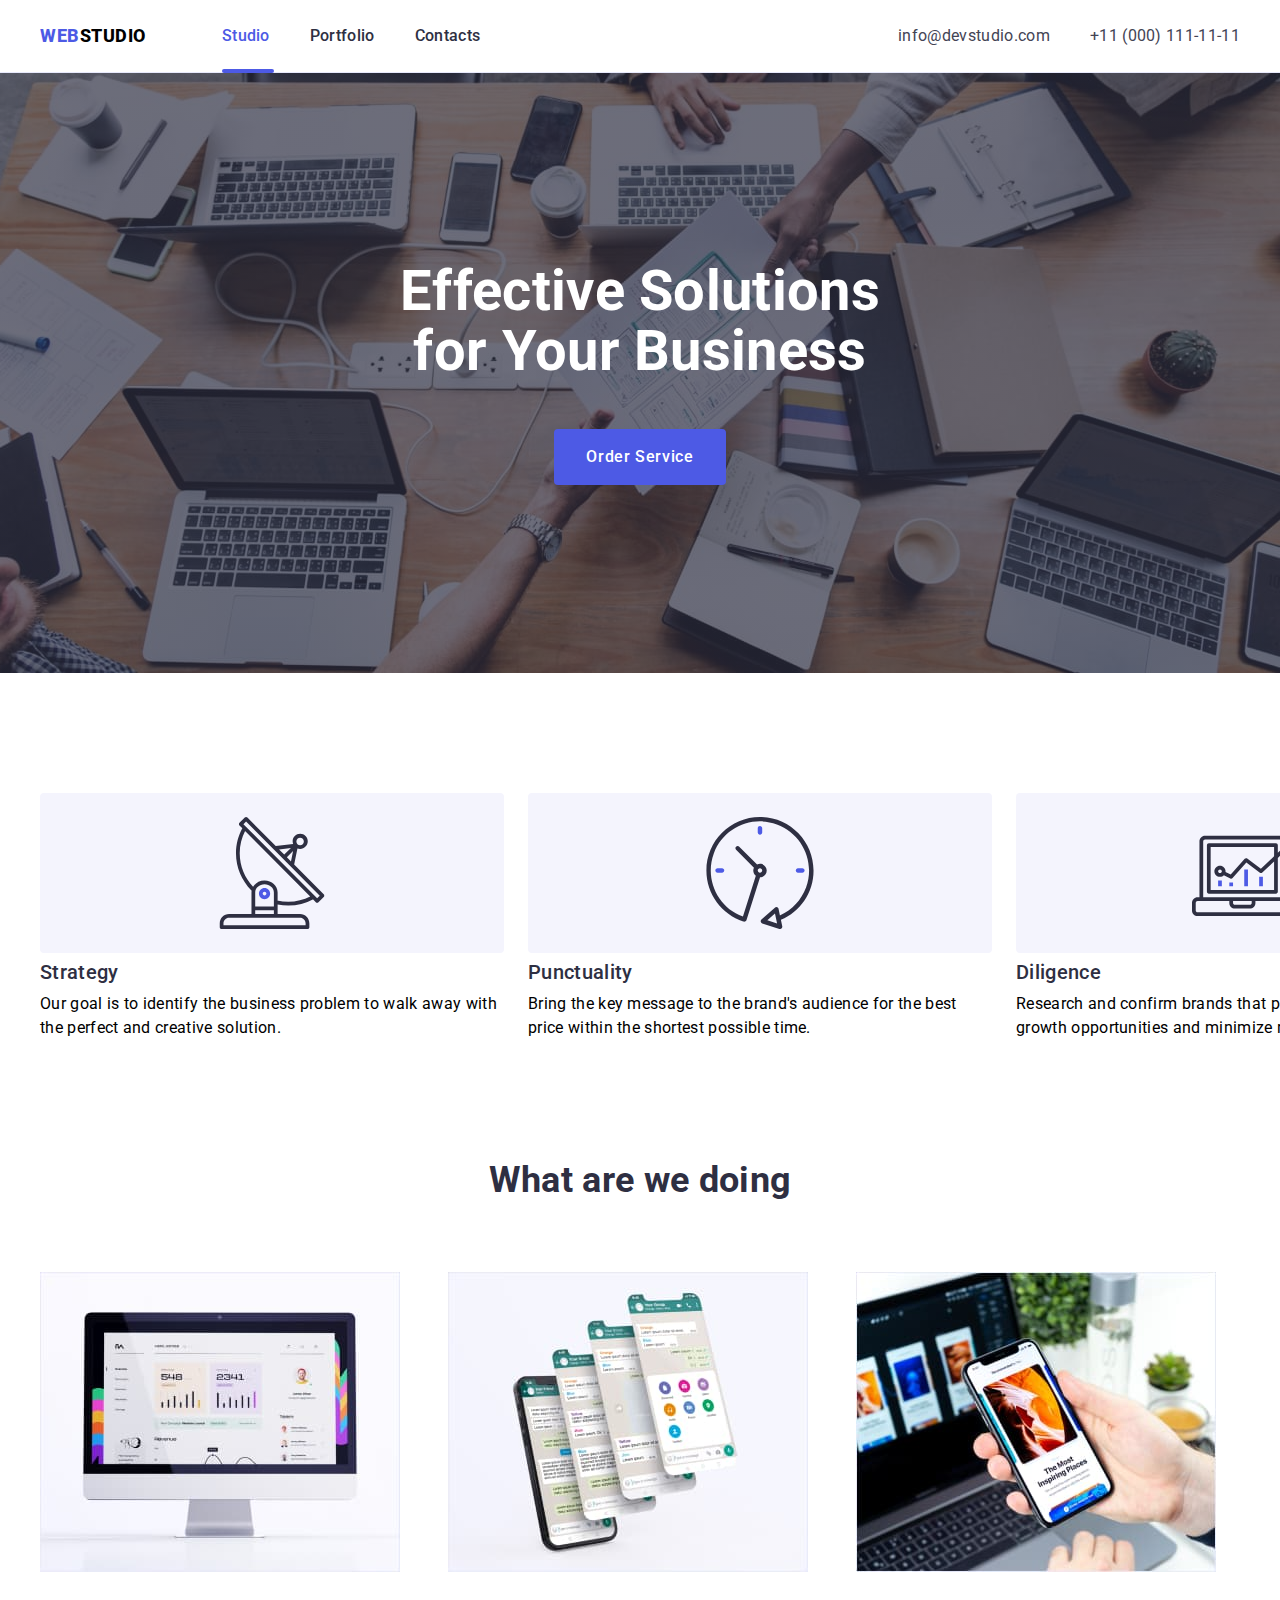
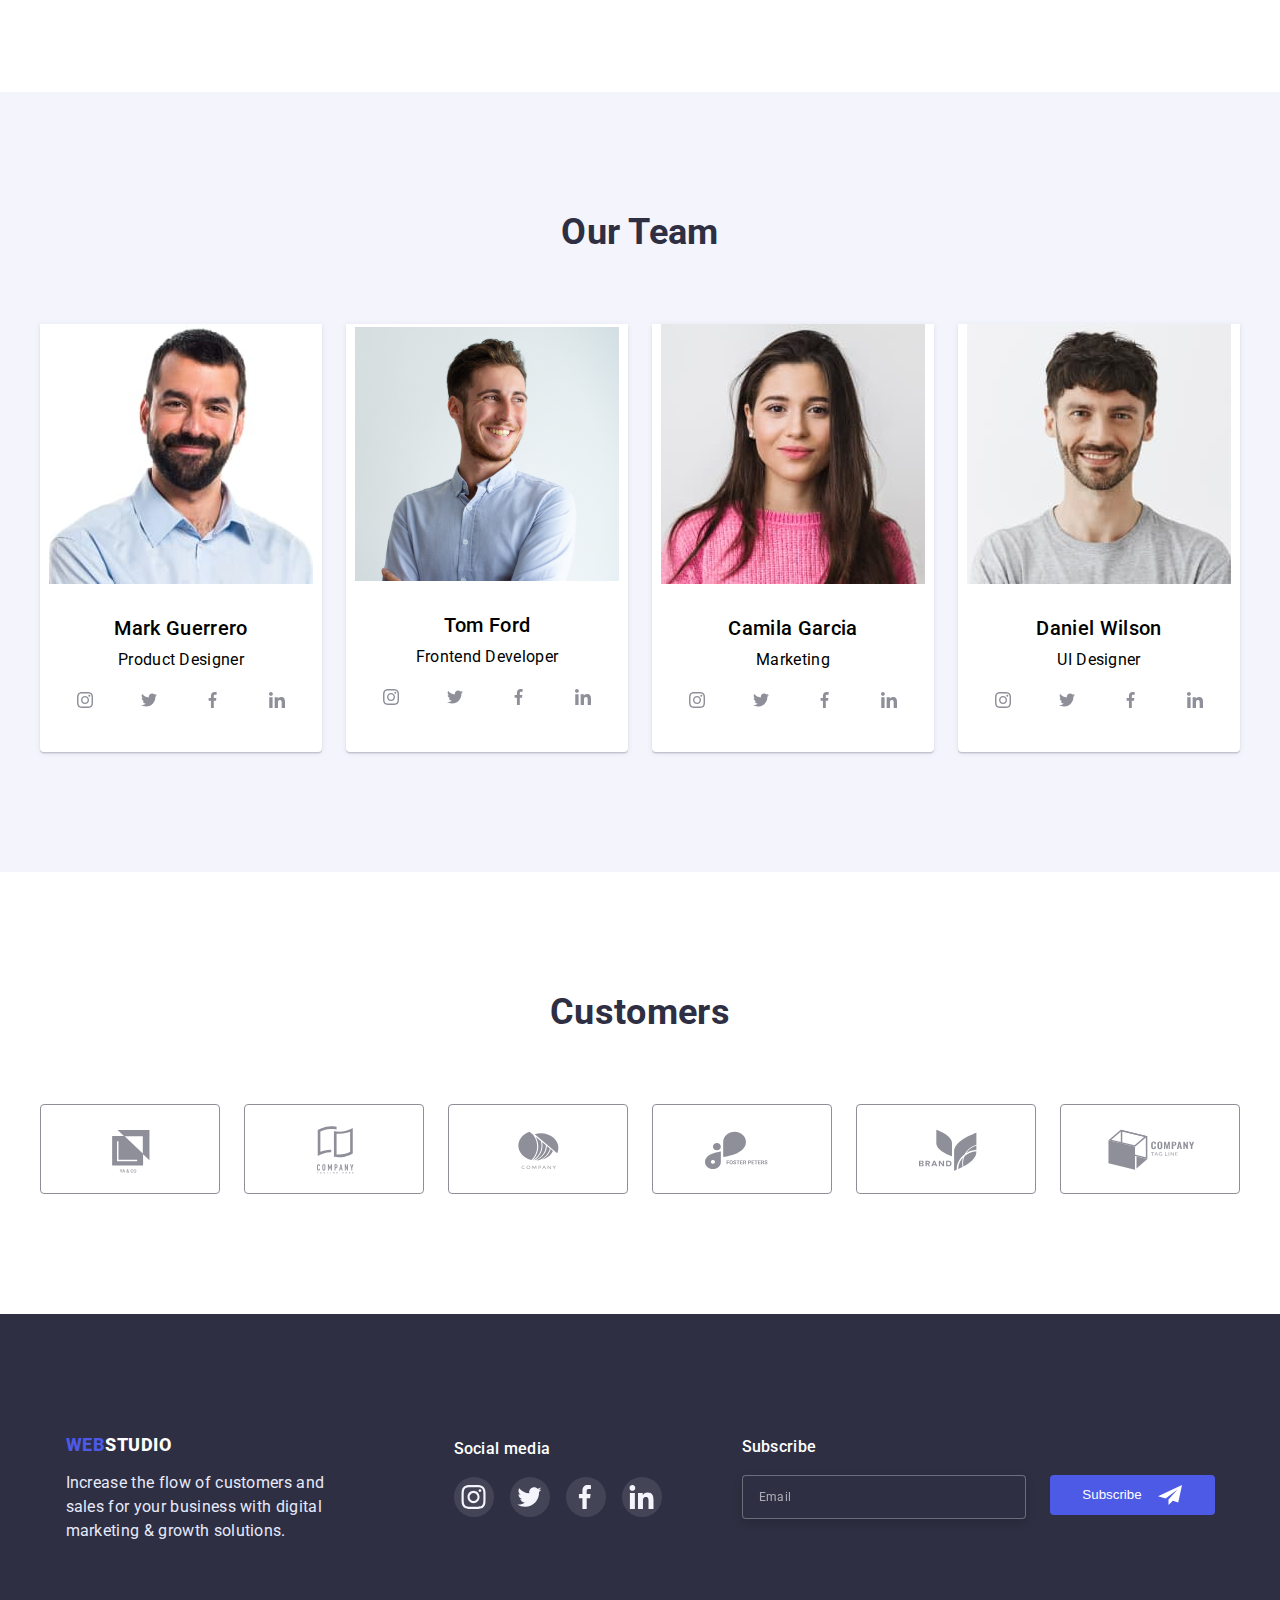
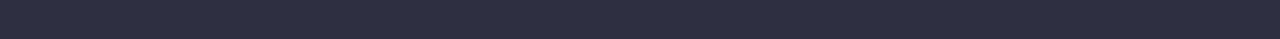
==== commit f4d7897e: "goit-markup-hw-07" ====
--- a/index.html
+++ b/index.html
@@ -1,525 +1,781 @@
 <!DOCTYPE html>
 <html lang="en">
-
-<head>
-  <meta charset="UTF-8" />
-  <meta http-equiv="X-UA-Compatible" content="IE=edge" />
-  <meta name="viewport" content="width=device-width, initial-scale=1.0" />
-  <title>WebStudio</title>
-
-  <link rel="preconnect" href="https://fonts.gstatic.com" crossorigin />
-  <link href="https://fonts.googleapis.com/css2?family=Raleway:wght@800&family=Roboto:wght@400;500;700&display=swap"
-    rel="stylesheet" />
-
-  <link rel="stylesheet" href="https://cdnjs.cloudflare.com/ajax/libs/modern-normalize/1.1.0/modern-normalize.min.css"
-    integrity="sha512-wpPYUAdjBVSE4KJnH1VR1HeZfpl1ub8YT/NKx4PuQ5NmX2tKuGu6U/JRp5y+Y8XG2tV+wKQpNHVUX03MfMFn9Q=="
-    crossorigin="anonymous" referrerpolicy="no-referrer" />
-  <link rel="preconnect" href="https://fonts.googleapis.com" />
-
-  <link rel="stylesheet" href="./css/modal.min.css" />
-</head>
-
-<body>
-  <header class="header">
-    <div class="container header__container">
-      <nav class="nav">
-
-
-        <a class="logo" href="./index.html"><span class="logo-text">Web</span> Studio</a>
-
-
-
-
-        <button type="button" class="menu-button js-open-menu">
-       
-          <svg width="32" height="22" aria-label="">
-        
-            <use class="icon-menu" href="./images/symbol-defs.svg#icon-burger_menu-roundedgg"></use>
-
-            <use class="icon-cross" href=""></use>
-
-
-          </svg>
-
-        </button>
-
-        
-
-
-        <ul class="list nav__list">
-          <li class="item nav__list-item line">
-            <a href="./index.html" class="link link-current">Studio</a>
-          </li>
-          <li class="item nav__list-item">
-            <a href="./portfolio.html" class="link">Portfolio</a>
-          </li>
-          <li class="item nav__list-item">
-            <a href="" class="link">Contacts</a>
-          </li>
-        </ul>
-      </nav>
-
-      <ul class="contacts">
-        <li class="item contacts__item-email">
-          <a href="mailto:info@devstudio.com" class="contacts__link">info@devstudio.com</a>
-        </li>
-        <li class="item contacts__item-tel">
-          <a href="tel:110001111111" class="contacts__link">+11 (000) 111-11-11</a>
-        </li>
-      </ul>
-    </div>
-
-    <div class="mobile-menu js-menu-container" >
-
-      <button class="modal-button js-close-menu" type="button">
-        <svg class="modal-svg" width="8" height="8">
-          <use href="./images/symbol-defs.svg#icon-Vector1X"></use>
-        </svg>
-      </button>
-
-      
-    </div>
-  </header>
-  <main>
-    <!--hero-->
-    <section class="section hero">
-      <div class="container hero__container">
-        <h1 class="hero-title">
-          Effective Solutions <br>
-          for Your Business
-        </h1>
-        <button type="button" class="button hero-button" data-modal-open>
-          Order Service
-        </button>
-      </div>
-<!-- modal -->
-      <div class="backdrop backdrop--hidden" data-modal>
-        <div class="modal">
-          <button class="modal-button" type="button" data-modal-close>
-            <svg class="modal-svg" width="8" height="8">
-              <use href="./images/symbol-defs.svg#icon-Vector1X"></use>
+  <head>
+    <meta charset="UTF-8" />
+    <meta http-equiv="X-UA-Compatible" content="IE=edge" />
+    <meta name="viewport" content="width=device-width, initial-scale=1.0" />
+    <title>WebStudio</title>
+
+    <link rel="preconnect" href="https://fonts.gstatic.com" crossorigin />
+    <link
+      href="https://fonts.googleapis.com/css2?family=Raleway:wght@800&family=Roboto:wght@400;500;700&display=swap"
+      rel="stylesheet"
+    />
+
+    <link
+      rel="stylesheet"
+      href="https://cdnjs.cloudflare.com/ajax/libs/modern-normalize/1.1.0/modern-normalize.min.css"
+      integrity="sha512-wpPYUAdjBVSE4KJnH1VR1HeZfpl1ub8YT/NKx4PuQ5NmX2tKuGu6U/JRp5y+Y8XG2tV+wKQpNHVUX03MfMFn9Q=="
+      crossorigin="anonymous"
+      referrerpolicy="no-referrer"
+    />
+    <link rel="preconnect" href="https://fonts.googleapis.com" />
+
+    <link rel="stylesheet" href="./css/modal.min.css" />
+  </head>
+
+  <body>
+    <header class="header">
+      <div class="container header__container">
+        <nav class="nav">
+          <a class="logo" href="./index.html"
+            ><span class="logo-text">Web</span> Studio</a
+          >
+
+          <button type="button" class="menu-button js-open-menu">
+            <svg width="40" height="40" aria-label="">
+              <use
+                class="icon-menu"
+                href="./images/symbol-defs.svg#icon-burger_menu-roundedgg"
+              ></use>
+
+              <use class="icon-cross" href=""></use>
             </svg>
           </button>
-<div class="modal-form">
-
-  <p class="text form-text">Leave your contacts and we will call you back</p>
- 
- 
-  <form class="form">
-    <div class="form-box">
-      <label class="form_label-name" for="name">Name</label>
-    <input class="form-input" type="name" name="user-name" id="name">
-    <div class="form-icon">
-      <svg width="13px" height="13px">
-        <use href="./images/symbol-defs.svg#icon-Vector2"></use>
-      </svg>
-    </div>
-    </div>
-
-    <div class="form-box">
-      <label for="phone">Phone</label>
-      <div class="form-icon">
-        <svg class="gg" width="13px" height="13px">
-          <use href="./images/symbol-defs.svg#icon-Vector3"></use>
-        </svg>
+
+          <ul class="list nav__list">
+            <li class="item nav__list-item line">
+              <a href="./index.html" class="link link-current">Studio</a>
+            </li>
+            <li class="item nav__list-item">
+              <a href="./portfolio.html" class="link">Portfolio</a>
+            </li>
+            <li class="item nav__list-item">
+              <a href="" class="link">Contacts</a>
+            </li>
+          </ul>
+        </nav>
+
+        <ul class="contacts">
+          <li class="item contacts__item-email">
+            <a href="mailto:info@devstudio.com" class="contacts__link"
+              >info@devstudio.com</a
+            >
+          </li>
+          <li class="item contacts__item-tel">
+            <a href="tel:110001111111" class="contacts__link"
+              >+11 (000) 111-11-11</a
+            >
+          </li>
+        </ul>
       </div>
-      <input class="form-input" type="tel" name="phone" id="phone" required>
-    </div>
-
-    <div class="form-box">
-      <label for="email">Email</label>
-      <input class="form-input" type="email" name="user-email" id="email" required>
-      <div class="form-icon">
-        <svg width="15px" height="12px">
-          <use href="./images/symbol-defs.svg#icon-Vector4"></use>
-        </svg>
+
+
+<!-- mobile-menu  -->
+      <div class="mobile-menu js-menu-container">
+        <button class="modal-button mobile__button js-close-menu" type="button">
+          <svg class="mobile__svg" width="8" height="8">
+            <use href="./images/symbol-defs.svg#icon-Vector1X"></use>
+          </svg>
+        </button>
+
+
+        <nav class="nav__mobile">
+        
+
+         
+
+          <ul class="mobile-list">
+            <li class="item nav__list-item ">
+              <a href="./index.html" class="link">Studio</a>
+            </li>
+            <li class="item nav__list-item">
+              <a href="./portfolio.html" class="link">Portfolio</a>
+            </li>
+            <li class="item nav__list-item">
+              <a href="" class="link link-current">Contacts</a>
+            </li>
+          </ul>
+        </nav>
+
+
+
+        <ul class="mobile-contacts">
+          <li class="item contacts__item-tel">
+            <a href="tel:110001111111" class="contacts__link"
+              >+11 (000) 111-11-11</a
+            >
+          </li>
+          <li class="item contacts__item-email">
+            <a href="mailto:info@devstudio.com" class="contacts__link-email"
+              >info@devstudio.com</a
+            >
+          </li>
+        </ul>
+
+
+        <ul class="mobile list">
+          <li class="mobile item">
+            <a
+              class="mobile network"
+              href="https://instagram.com"
+              target="_blank"
+              rel="noopener noferrer"
+              aria-label="instagram"
+            >
+              <svg class="svg" width="24px" height="24px">
+                <use href="./images/symbol-defs.svg#icon-instagram"></use>
+              </svg>
+            </a>
+          </li>
+          <li class=" item">
+            <a
+              class=" network"
+              href="https://twitter.com"
+              target="_blank"
+              rel="noopener noferrer"
+              aria-label="twitter"
+            >
+              <svg class=" svg" width="24px" height="24px">
+                <use href="./images/symbol-defs.svg#icon-twitter"></use>
+              </svg>
+            </a>
+          </li>
+          <li class=" item">
+            <a
+              class=" network"
+              href="https://facebook.com"
+              target="_blank"
+              rel="noopener noferrer"
+              aria-label="facebook"
+            >
+              <svg class="social-media svg" width="24" height="24">
+                <use href="./images/symbol-defs.svg#icon-facebook"></use>
+              </svg>
+            </a>
+          </li>
+          <li class="social-media item">
+            <a
+              class="social-media network"
+              href="https://lincedin.com"
+              target="_blank"
+              rel="noopener noferrer"
+              aria-label="lincedin"
+            >
+              <svg class="social-media svg" width="24" height="24">
+                <use href="./images/symbol-defs.svg#icon-linkedin"></use>
+              </svg>
+            </a>
+          </li>
+        </ul>
+
       </div>
-    </div>
-
-   <div class="form-box comment">
-    <label for="comment">Comment</label>
-    <textarea class="textarea" name="comment" id="comment" cols="40" rows="7" placeholder="Text input"></textarea>
-   </div>
-
-    
-   <div class="form-box-checkbox">
-    
-    <label for="checkbox">
-      <input class="checkbox" type="checkbox" name="consent" id="checkbox" required> 
-      <span class="checkbox-icon"></span>
-      <span class="checkbox-text">I accept the terms and conditions of the</span> <a href="" class="checkbox-link">Privacy Policy</a></label>
-   </div>
-
-    <button class="button form-button" type="submit">Send</button>
-  </form>
-  
-
-</div>
-
-      
-      
-    </section>
-    <!--advantages-->
-    <section class="section advantages">
-      <div class="container advantages__container">
-        <h2 class="title-hide">advantages</h2>
-        <ul class="list advantages__list">
-          <li class="item">
-            <svg class="advantages svg" width="264px" height="112px">
-              <use href="./images/symbol-defs.svg#icon-antenna1"></use>
-            </svg>
-            <h3 class="title title-advantages">Strategy</h3>
-            <p class="text">
-              Our goal is to identify the business problem to walk away with
-              the perfect and creative solution.
-            </p>
-          </li>
-          <li class="item">
-            <svg class="advantages svg" width="264px" height="112px">
-              <use href="./images/symbol-defs.svg#icon-clock2"></use>
-            </svg>
-            <h3 class="title title-advantages">Punctuality</h3>
-            <p class="text">
-              Bring the key message to the brand's audience for the best price
-              within the shortest possible time.
-            </p>
-          </li>
-          <li class="item">
-            <svg class="advantages svg" width="264px" height="112px">
-              <use href="./images/symbol-defs.svg#icon-diagram3"></use>
-            </svg>
-            <h3 class="title title-advantages">Diligence</h3>
-            <p class="text">
-              Research and confirm brands that present the strongest digital
-              growth opportunities and minimize risk.
-            </p>
-          </li>
-          <li class="item">
-            <svg class="advantages svg" width="264px" height="112px">
-              <use href="./images/symbol-defs.svg#icon-astronaut4"></use>
-            </svg>
-            <h3 class="title title-advantages">Technologies</h3>
-            <p class="text">
-              Design practice focused on digital experiences. We bring forth a
-              deep passion for problem-solving.
-            </p>
+    </header>
+    <main>
+      <!--hero-->
+      <section class="section hero">
+        <div class="container hero__container">
+          <h1 class="hero-title">
+            Effective Solutions <br />
+            for Your Business
+          </h1>
+          <button type="button" class="button hero-button" data-modal-open>
+            Order Service
+          </button>
+        </div>
+        <!-- modal -->
+        <div class="backdrop backdrop--hidden" data-modal>
+          <div class="modal">
+            <button class="modal-button" type="button" data-modal-close>
+              <svg class="modal-svg" width="8" height="8">
+                <use href="./images/symbol-defs.svg#icon-Vector1X"></use>
+              </svg>
+            </button>
+            <div class="modal-form">
+              <p class="text form-text">
+                Leave your contacts and we will call you back
+              </p>
+
+              <form class="form">
+                <div class="form-box">
+                  <label class="form_label-name" for="name">Name</label>
+                  <input class="form-input" name="user-name" id="name" />
+                  <div class="form-icon">
+                    <svg width="13px" height="13px">
+                      <use href="./images/symbol-defs.svg#icon-Vector2"></use>
+                    </svg>
+                  </div>
+                </div>
+
+                <div class="form-box">
+                  <label for="phone">Phone</label>
+                  <div class="form-icon">
+                    <svg width="13px" height="13px">
+                      <use href="./images/symbol-defs.svg#icon-Vector3"></use>
+                    </svg>
+                  </div>
+                  <input
+                    class="form-input"
+                    type="tel"
+                    name="phone"
+                    id="phone"
+                    required
+                  />
+                </div>
+
+                <div class="form-box">
+                  <label for="email">Email</label>
+                  <input
+                    class="form-input"
+                    type="email"
+                    name="user-email"
+                    id="email"
+                    required
+                  />
+                  <div class="form-icon">
+                    <svg width="15px" height="12px">
+                      <use href="./images/symbol-defs.svg#icon-Vector4"></use>
+                    </svg>
+                  </div>
+                </div>
+
+                <div class="form-box comment">
+                  <label for="comment">Comment</label>
+                  <textarea
+                    class="textarea"
+                    name="comment"
+                    id="comment"
+                    cols="40"
+                    rows="7"
+                    placeholder="Text input"
+                  ></textarea>
+                </div>
+
+                <div class="form-box-checkbox">
+                  <label for="checkbox">
+                    <input
+                      class="checkbox"
+                      type="checkbox"
+                      name="consent"
+                      id="checkbox"
+                      required
+                    />
+                    <span class="checkbox-icon"></span>
+                    <span class="checkbox-text"
+                      >I accept the terms and conditions of the</span
+                    >
+                    <a href="" class="checkbox-link">Privacy Policy</a></label
+                  >
+                </div>
+
+                <button class="button form-button" type="submit">Send</button>
+              </form>
+            </div>
+          </div>
+        </div>
+      </section>
+      <!--advantages-->
+      <section class="section advantages">
+        <div class="container advantages__container">
+          <h2 class="title-hide">advantages</h2>
+          <ul class="list advantages__list">
+            <li class="item">
+              <svg class="advantages svg" width="264px" height="112px">
+                <use href="./images/symbol-defs.svg#icon-antenna1"></use>
+              </svg>
+              <h3 class="title title-advantages">Strategy</h3>
+              <p class="text">
+                Our goal is to identify the business problem to walk away with
+                the perfect and creative solution.
+              </p>
+            </li>
+            <li class="item">
+              <svg class="advantages svg" width="264px" height="112px">
+                <use href="./images/symbol-defs.svg#icon-clock2"></use>
+              </svg>
+              <h3 class="title title-advantages">Punctuality</h3>
+              <p class="text">
+                Bring the key message to the brand's audience for the best price
+                within the shortest possible time.
+              </p>
+            </li>
+            <li class="item">
+              <svg class="advantages svg" width="264px" height="112px">
+                <use href="./images/symbol-defs.svg#icon-diagram3"></use>
+              </svg>
+              <h3 class="title title-advantages">Diligence</h3>
+              <p class="text">
+                Research and confirm brands that present the strongest digital
+                growth opportunities and minimize risk.
+              </p>
+            </li>
+            <li class="item">
+              <svg class="advantages svg" width="264px" height="112px">
+                <use href="./images/symbol-defs.svg#icon-astronaut4"></use>
+              </svg>
+              <h3 class="title title-advantages">Technologies</h3>
+              <p class="text">
+                Design practice focused on digital experiences. We bring forth a
+                deep passion for problem-solving.
+              </p>
+            </li>
+          </ul>
+        </div>
+      </section>
+      <!-- What are we doing -->
+      <section class="section work">
+        <div class="container">
+          <h2 class="work-title">What are we doing</h2>
+          <ul class="list work-list">
+            <li class="item">
+              <img
+                src="./images/work/img1.jpg"
+                alt="десктопні додатки"
+                width="360"
+                height="300"
+              />
+            </li>
+            <li class="item">
+              <img
+                src="./images/work/img2.jpg"
+                alt="мобільні додатки"
+                width="360"
+                height="300"
+              />
+            </li>
+            <li class="item">
+              <img
+                src="./images/work/img3.jpg"
+                alt="дизайнерські рішення"
+                width="360"
+                height="300"
+              />
+            </li>
+          </ul>
+        </div>
+      </section>
+
+      <!--team-->
+      <section class="section section-team">
+        <div class="container">
+          <h2 class="team-title">Our Team</h2>
+          <ul class="list team-list">
+            <li class="item">
+              <img
+                class="img"
+                src="./images/team/img1.jpg"
+                alt="Mark Guerrero"
+                width="264"
+                height="260"
+              />
+              <h3 class="title title-name">Mark Guerrero</h3>
+              <p class="text">Product Designer</p>
+
+              <ul class="team__list_social">
+                <li class="social-item">
+                  <a
+                    class="social network"
+                    href="https://instagram.com"
+                    target="_blank"
+                    rel="noopener noferrer"
+                    aria-label="instagram"
+                  >
+                    <svg class="social-icon" width="16px" height="16px">
+                      <use href="./images/symbol-defs.svg#icon-instagram"></use>
+                    </svg>
+                  </a>
+                </li>
+                <li class="social-item">
+                  <a
+                    class="social network"
+                    href="https://twitter.com"
+                    target="_blank"
+                    rel="noopener noferrer"
+                    aria-label="twitter"
+                  >
+                    <svg class="social-icon" width="16px" height="16px">
+                      <use href="./images/symbol-defs.svg#icon-twitter"></use>
+                    </svg>
+                  </a>
+                </li>
+                <li class="social-item">
+                  <a
+                    class="social network"
+                    href="https://facebook.com"
+                    target="_blank"
+                    rel="noopener noferrer"
+                    aria-label="facebook"
+                  >
+                    <svg class="social-icon" width="16px" height="16px">
+                      <use href="./images/symbol-defs.svg#icon-facebook"></use>
+                    </svg>
+                  </a>
+                </li>
+                <li class="social-item">
+                  <a
+                    class="social network"
+                    href="https://lincedin.com"
+                    target="_blank"
+                    rel="noopener noferrer"
+                    aria-label="lincedin"
+                  >
+                    <svg class="social-icon" width="16px" height="16px">
+                      <use href="./images/symbol-defs.svg#icon-linkedin"></use>
+                    </svg>
+                  </a>
+                </li>
+              </ul>
+            </li>
+            <li class="item">
+              <img
+                class="img"
+                src="./images/team/img2.jpg"
+                alt="Tom Ford"
+                width="264"
+                height="260"
+              />
+              <h3 class="title title-name">Tom Ford</h3>
+              <p class="text">Frontend Developer</p>
+
+              <ul class="team__list_social">
+                <li class="social-item">
+                  <a
+                    class="social network"
+                    href="https://instagram.com"
+                    target="_blank"
+                    rel="noopener noferrer"
+                    aria-label="instagram"
+                  >
+                    <svg class="social-icon" width="16px" height="16px">
+                      <use href="./images/symbol-defs.svg#icon-instagram"></use>
+                    </svg>
+                  </a>
+                </li>
+                <li class="social-item">
+                  <a
+                    class="social network"
+                    href="https://twitter.com"
+                    target="_blank"
+                    rel="noopener noferrer"
+                    aria-label="twitter"
+                  >
+                    <svg class="social-icon" width="16px" height="16px">
+                      <use href="./images/symbol-defs.svg#icon-twitter"></use>
+                    </svg>
+                  </a>
+                </li>
+                <li class="social-item">
+                  <a
+                    class="social network"
+                    href="https://facebook.com"
+                    target="_blank"
+                    rel="noopener noferrer"
+                    aria-label="facebook"
+                  >
+                    <svg class="social-icon" width="16px" height="16px">
+                      <use href="./images/symbol-defs.svg#icon-facebook"></use>
+                    </svg>
+                  </a>
+                </li>
+                <li class="social-item">
+                  <a
+                    class="social network"
+                    href="https://lincedin.com"
+                    target="_blank"
+                    rel="noopener noferrer"
+                    aria-label="lincedin"
+                  >
+                    <svg class="social-icon" width="16px" height="16px">
+                      <use href="./images/symbol-defs.svg#icon-linkedin"></use>
+                    </svg>
+                  </a>
+                </li>
+              </ul>
+            </li>
+            <li class="item">
+              <img
+                class="img"
+                src="./images/team/img3.jpg"
+                alt="Camila Garcia"
+                width="264"
+                height="260"
+              />
+              <h3 class="title title-name">Camila Garcia</h3>
+              <p class="text">Marketing</p>
+
+              <ul class="team__list_social">
+                <li class="social-item">
+                  <a
+                    class="social network"
+                    href="https://instagram.com"
+                    target="_blank"
+                    rel="noopener noferrer"
+                    aria-label="instagram"
+                  >
+                    <svg class="social-icon" width="16px" height="16px">
+                      <use href="./images/symbol-defs.svg#icon-instagram"></use>
+                    </svg>
+                  </a>
+                </li>
+                <li class="social-item">
+                  <a
+                    class="social network"
+                    href="https://twitter.com"
+                    target="_blank"
+                    rel="noopener noferrer"
+                    aria-label="twitter"
+                  >
+                    <svg class="social-icon" width="16px" height="16px">
+                      <use href="./images/symbol-defs.svg#icon-twitter"></use>
+                    </svg>
+                  </a>
+                </li>
+                <li class="social-item">
+                  <a
+                    class="social network"
+                    href="https://facebook.com"
+                    target="_blank"
+                    rel="noopener noferrer"
+                    aria-label="facebook"
+                  >
+                    <svg class="social-icon" width="16px" height="16px">
+                      <use href="./images/symbol-defs.svg#icon-facebook"></use>
+                    </svg>
+                  </a>
+                </li>
+                <li class="social-item">
+                  <a
+                    class="social network"
+                    href="https://lincedin.com"
+                    target="_blank"
+                    rel="noopener noferrer"
+                    aria-label="lincedin"
+                  >
+                    <svg class="social-icon" width="16px" height="16px">
+                      <use href="./images/symbol-defs.svg#icon-linkedin"></use>
+                    </svg>
+                  </a>
+                </li>
+              </ul>
+            </li>
+            <li class="item">
+              <img
+                class="img"
+                src="./images/team/img4.jpg"
+                alt="Daniel Wilson"
+                width="264"
+                height="260"
+              />
+              <h3 class="title title-name">Daniel Wilson</h3>
+              <p class="text">UI Designer</p>
+
+              <ul class="team__list_social">
+                <li class="social-item">
+                  <a
+                    class="social network"
+                    href="https://instagram.com"
+                    target="_blank"
+                    rel="noopener noferrer"
+                    aria-label="instagram"
+                  >
+                    <svg class="social-icon" width="16px" height="16px">
+                      <use href="./images/symbol-defs.svg#icon-instagram"></use>
+                    </svg>
+                  </a>
+                </li>
+                <li class="social-item">
+                  <a
+                    class="social network"
+                    href="https://twitter.com"
+                    target="_blank"
+                    rel="noopener noferrer"
+                    aria-label="twitter"
+                  >
+                    <svg class="social-icon" width="16px" height="16px">
+                      <use href="./images/symbol-defs.svg#icon-twitter"></use>
+                    </svg>
+                  </a>
+                </li>
+                <li class="social-item">
+                  <a
+                    class="social network"
+                    href="https://facebook.com"
+                    target="_blank"
+                    rel="noopener noferrer"
+                    aria-label="facebook"
+                  >
+                    <svg class="social-icon" width="16px" height="16px">
+                      <use href="./images/symbol-defs.svg#icon-facebook"></use>
+                    </svg>
+                  </a>
+                </li>
+                <li class="social-item">
+                  <a
+                    class="social network"
+                    href="https://lincedin.com"
+                    target="_blank"
+                    rel="noopener noferrer"
+                    aria-label="lincedin"
+                  >
+                    <svg class="social-icon" width="16px" height="16px">
+                      <use href="./images/symbol-defs.svg#icon-linkedin"></use>
+                    </svg>
+                  </a>
+                </li>
+              </ul>
+            </li>
+          </ul>
+        </div>
+      </section>
+    </main>
+
+    <!-- Customers -->
+    <section class="section section-customers">
+      <div class="container customers-container">
+        <h2 class="customers-title">Customers</h2>
+        <ul class="list customers-list">
+          <li class="item customers-item">
+            <a href="" class="customers-link">
+              <svg class="customers-svg" width="94" height="52">
+                <use href="./images/symbol-defs.svg#icon-Logo1"></use>
+              </svg>
+            </a>
+          </li>
+          <li class="item customers-item">
+            <a href="" class="customers-link">
+              <svg class="customers-svg" width="94" height="52">
+                <use href="./images/symbol-defs.svg#icon-Logo2"></use>
+              </svg>
+            </a>
+          </li>
+          <li class="item customers-item">
+            <a href="" class="customers-link">
+              <svg class="customers-svg" width="94" height="52">
+                <use href="./images/symbol-defs.svg#icon-Logo3"></use>
+              </svg>
+            </a>
+          </li>
+          <li class="item customers-item">
+            <a href="" class="customers-link">
+              <svg class="customers-svg" width="94" height="52">
+                <use href="./images/symbol-defs.svg#icon-Logo4"></use>
+              </svg>
+            </a>
+          </li>
+          <li class="item customers-item">
+            <a href="" class="customers-link">
+              <svg class="customers-svg" width="94" height="52">
+                <use href="./images/symbol-defs.svg#icon-Logo5"></use>
+              </svg>
+            </a>
+          </li>
+          <li class="item customers-item">
+            <a href="" class="customers-link">
+              <svg class="customers-svg" width="94" height="52">
+                <use href="./images/symbol-defs.svg#icon-Logo6"></use>
+              </svg>
+            </a>
           </li>
         </ul>
       </div>
     </section>
-    <!-- What are we doing -->
-     <section class="section work">
-      <div class="container">
-        <h2 class="work-title">What are we doing</h2>
-        <ul class="list work-list">
-          <li class="item">
-            <img src="./images/work/img1.jpg" alt="десктопні додатки" width="360" height="300" />
-          </li>
-          <li class="item">
-            <img src="./images/work/img2.jpg" alt="мобільні додатки" width="360" height="300" />
-          </li>
-          <li class="item">
-            <img src="./images/work/img3.jpg" alt="дизайнерські рішення" width="360" height="300" />
-          </li>
-        </ul>
+
+    <footer class="footer">
+      <div class="container footer-container">
+        <div class="contacts-subject">
+          <a class="logo footer__logo" href="./index.html"
+            ><span class="logo-text">Web</span>Studio</a
+          >
+          <p class="text footer-text">
+            Increase the flow of customers and sales for your business with
+            digital marketing & growth solutions.
+          </p>
+        </div>
+
+        <!-- Social media -->
+        <div class="social media">
+          <h2 class="social-media-title">Social media</h2>
+          <ul class="social-media list">
+            <li class="social-media item">
+              <a
+                class="social-media network"
+                href="https://instagram.com"
+                target="_blank"
+                rel="noopener noferrer"
+                aria-label="instagram"
+              >
+                <svg class="social-media svg" width="25px" height="24px">
+                  <use href="./images/symbol-defs.svg#icon-instagram"></use>
+                </svg>
+              </a>
+            </li>
+            <li class="social-media item">
+              <a
+                class="social-media network"
+                href="https://twitter.com"
+                target="_blank"
+                rel="noopener noferrer"
+                aria-label="twitter"
+              >
+                <svg class="social-media svg" width="25px" height="24px">
+                  <use href="./images/symbol-defs.svg#icon-twitter"></use>
+                </svg>
+              </a>
+            </li>
+            <li class="social-media item">
+              <a
+                class="social-media network"
+                href="https://facebook.com"
+                target="_blank"
+                rel="noopener noferrer"
+                aria-label="facebook"
+              >
+                <svg class="social-media svg" width="25" height="24">
+                  <use href="./images/symbol-defs.svg#icon-facebook"></use>
+                </svg>
+              </a>
+            </li>
+            <li class="social-media item">
+              <a
+                class="social-media network"
+                href="https://lincedin.com"
+                target="_blank"
+                rel="noopener noferrer"
+                aria-label="lincedin"
+              >
+                <svg class="social-media svg" width="25" height="24">
+                  <use href="./images/symbol-defs.svg#icon-linkedin"></use>
+                </svg>
+              </a>
+            </li>
+          </ul>
+        </div>
+
+        <!-- Subscribe -->
+        <div class="subscribe">
+          <h2 class="subscribe-title">Subscribe</h2>
+
+          <form class="subscribe-form" autocomplete="on" novalidate>
+            <label for="user-email">
+              <input
+                class="subscribe-input"
+                id="user-email"
+                type="email"
+                name="email"
+                placeholder="Email"
+              />
+            </label>
+
+            <button class="subscribe-button" type="submit">
+              Subscribe
+              <svg class="subscribe-svg" width="24" height="24">
+                <use href="./images/symbol-defs.svg#icon-icon-send5"></use>
+              </svg>
+            </button>
+          </form>
+        </div>
       </div>
-    </section>
-
-
-    <!--team-->
-    <section class="section section-team">
-      <div class="container">
-        <h2 class="team-title">Our Team</h2>
-        <ul class="list team-list">
-          <li class="item">
-            <img class="img" src="./images/team/img1.jpg" alt="Mark Guerrero" width="264" height="260" />
-            <h3 class="title title-name">Mark Guerrero</h3>
-            <p class="text">Product Designer</p>
-
-            <ul class="team__list_social">
-              <li class="social-item">
-                <a class="social network" href="https://instagram.com" target="_blank" rel="noopener noferrer"
-                  aria-label="instagram">
-                  <svg class="social-icon" width="16px" height="16px">
-                    <use href="./images/symbol-defs.svg#icon-instagram"></use>
-                  </svg>
-                </a>
-              </li>
-              <li class="social-item">
-                <a class="social network" href="https://twitter.com" target="_blank" rel="noopener noferrer"
-                  aria-label="twitter">
-                  <svg class="social-icon" width="16px" height="16px">
-                    <use href="./images/symbol-defs.svg#icon-twitter"></use>
-                  </svg>
-                </a>
-              </li>
-              <li class="social-item">
-                <a class="social network" href="https://facebook.com" target="_blank" rel="noopener noferrer"
-                  aria-label="facebook">
-                  <svg class="social-icon" width="16px" height="16px">
-                    <use href="./images/symbol-defs.svg#icon-facebook"></use>
-                  </svg>
-                </a>
-              </li>
-              <li class="social-item">
-                <a class="social network" href="https://lincedin.com" target="_blank" rel="noopener noferrer"
-                  aria-label="lincedin">
-                  <svg class="social-icon" width="16px" height="16px">
-                    <use href="./images/symbol-defs.svg#icon-linkedin"></use>
-                  </svg>
-                </a>
-              </li>
-            </ul>
-          </li>
-          <li class="item">
-            <img class="img" src="./images/team/img2.jpg" alt="Tom Ford" width="264" height="260" />
-            <h3 class="title title-name">Tom Ford</h3>
-            <p class="text">Frontend Developer</p>
-
-            <ul class="team__list_social">
-              <li class="social-item">
-                <a class="social network" href="https://instagram.com" target="_blank" rel="noopener noferrer"
-                  aria-label="instagram">
-                  <svg class="social-icon" width="16px" height="16px">
-                    <use href="./images/symbol-defs.svg#icon-instagram"></use>
-                  </svg>
-                </a>
-              </li>
-              <li class="social-item">
-                <a class="social network" href="https://twitter.com" target="_blank" rel="noopener noferrer"
-                  aria-label="twitter">
-                  <svg class="social-icon" width="16px" height="16px">
-                    <use href="./images/symbol-defs.svg#icon-twitter"></use>
-                  </svg>
-                </a>
-              </li>
-              <li class="social-item">
-                <a class="social network" href="https://facebook.com" target="_blank" rel="noopener noferrer"
-                  aria-label="facebook">
-                  <svg class="social-icon" width="16px" height="16px">
-                    <use href="./images/symbol-defs.svg#icon-facebook"></use>
-                  </svg>
-                </a>
-              </li>
-              <li class="social-item">
-                <a class="social network" href="https://lincedin.com" target="_blank" rel="noopener noferrer"
-                  aria-label="lincedin">
-                  <svg class="social-icon" width="16px" height="16px">
-                    <use href="./images/symbol-defs.svg#icon-linkedin"></use>
-                  </svg>
-                </a>
-              </li>
-            </ul>
-          </li>
-          <li class="item">
-            <img class="img" src="./images/team/img3.jpg" alt="Camila Garcia" width="264" height="260" />
-            <h3 class="title title-name">Camila Garcia</h3>
-            <p class="text">Marketing</p>
-
-            <ul class="team__list_social">
-              <li class="social-item">
-                <a class="social network" href="https://instagram.com" target="_blank" rel="noopener noferrer"
-                  aria-label="instagram">
-                  <svg class="social-icon" width="16px" height="16px">
-                    <use href="./images/symbol-defs.svg#icon-instagram"></use>
-                  </svg>
-                </a>
-              </li>
-              <li class="social-item">
-                <a class="social network" href="https://twitter.com" target="_blank" rel="noopener noferrer"
-                  aria-label="twitter">
-                  <svg class="social-icon" width="16px" height="16px">
-                    <use href="./images/symbol-defs.svg#icon-twitter"></use>
-                  </svg>
-                </a>
-              </li>
-              <li class="social-item">
-                <a class="social network" href="https://facebook.com" target="_blank" rel="noopener noferrer"
-                  aria-label="facebook">
-                  <svg class="social-icon" width="16px" height="16px">
-                    <use href="./images/symbol-defs.svg#icon-facebook"></use>
-                  </svg>
-                </a>
-              </li>
-              <li class="social-item">
-                <a class="social network" href="https://lincedin.com" target="_blank" rel="noopener noferrer"
-                  aria-label="lincedin">
-                  <svg class="social-icon" width="16px" height="16px">
-                    <use href="./images/symbol-defs.svg#icon-linkedin"></use>
-                  </svg>
-                </a>
-              </li>
-            </ul>
-          </li>
-          <li class="item">
-            <img class="img" src="./images/team/img4.jpg" alt="Daniel Wilson" width="264" height="260" />
-            <h3 class="title title-name">Daniel Wilson</h3>
-            <p class="text">UI Designer</p>
-
-            <ul class="team__list_social">
-              <li class="social-item">
-                <a class="social network" href="https://instagram.com" target="_blank" rel="noopener noferrer"
-                  aria-label="instagram">
-                  <svg class="social-icon" width="16px" height="16px">
-                    <use href="./images/symbol-defs.svg#icon-instagram"></use>
-                  </svg>
-                </a>
-              </li>
-              <li class="social-item">
-                <a class="social network" href="https://twitter.com" target="_blank" rel="noopener noferrer"
-                  aria-label="twitter">
-                  <svg class="social-icon" width="16px" height="16px">
-                    <use href="./images/symbol-defs.svg#icon-twitter"></use>
-                  </svg>
-                </a>
-              </li>
-              <li class="social-item">
-                <a class="social network" href="https://facebook.com" target="_blank" rel="noopener noferrer"
-                  aria-label="facebook">
-                  <svg class="social-icon" width="16px" height="16px">
-                    <use href="./images/symbol-defs.svg#icon-facebook"></use>
-                  </svg>
-                </a>
-              </li>
-              <li class="social-item">
-                <a class="social network" href="https://lincedin.com" target="_blank" rel="noopener noferrer"
-                  aria-label="lincedin">
-                  <svg class="social-icon" width="16px" height="16px">
-                    <use href="./images/symbol-defs.svg#icon-linkedin"></use>
-                  </svg>
-                </a>
-              </li>
-            </ul>
-          </li>
-        </ul>
-      </div>
-    </section>
-  </main>
-
-  <!-- Customers -->
-  <section class="section section-customers">
-    <div class="container customers-container">
-      <h2 class="customers-title">Customers</h2>
-      <ul class="list customers-list">
-        <li class="item customers-item">
-          <a href="" class="customers-link">
-            <svg class="customers-svg" width="94" height="52">
-              <use href="./images/symbol-defs.svg#icon-Logo1"></use>
-            </svg>
-          </a>
-        </li>
-        <li class="item customers-item">
-          <a href="" class="customers-link">
-            <svg class="customers-svg" width="94" height="52">
-              <use href="./images/symbol-defs.svg#icon-Logo2"></use>
-            </svg>
-          </a>
-        </li>
-        <li class="item customers-item">
-          <a href="" class="customers-link">
-            <svg class="customers-svg" width="94" height="52">
-              <use href="./images/symbol-defs.svg#icon-Logo3"></use>
-            </svg>
-          </a>
-        </li>
-        <li class="item customers-item">
-          <a href="" class="customers-link">
-            <svg class="customers-svg" width="94" height="52">
-              <use href="./images/symbol-defs.svg#icon-Logo4"></use>
-            </svg>
-          </a>
-        </li>
-        <li class="item customers-item">
-          <a href="" class="customers-link">
-            <svg class="customers-svg" width="94" height="52">
-              <use href="./images/symbol-defs.svg#icon-Logo5"></use>
-            </svg>
-          </a>
-        </li>
-        <li class="item customers-item">
-          <a href="" class="customers-link">
-            <svg class="customers-svg" width="94" height="52">
-              <use href="./images/symbol-defs.svg#icon-Logo6"></use>
-            </svg>
-          </a>
-        </li>
-      </ul>
-    </div>
-  </section>
-
-  <footer class="footer">
-    <div class="container footer-container">
-      <div class="contacts-subject">
-        <a class="logo footer__logo" href="./index.html"><span class="logo-text">Web</span>Studio</a>
-        <p class="text footer-text">
-          Increase the flow of customers and sales for your business with
-          digital marketing & growth solutions.
-        </p>
-      </div>
-
-      <!-- Social media -->
-      <div class="social media">
-        <h2 class="social-media-title">Social media</h2>
-        <ul class="social-media list">
-          <li class="social-media item">
-            <a class="social-media network" href="https://instagram.com" target="_blank" rel="noopener noferrer"
-              aria-label="instagram">
-              <svg class="social-media svg" width="25px" height="24px">
-                <use href="./images/symbol-defs.svg#icon-instagram"></use>
-              </svg>
-            </a>
-          </li>
-          <li class="social-media item">
-            <a class="social-media network" href="https://twitter.com" target="_blank" rel="noopener noferrer"
-              aria-label="twitter">
-              <svg class="social-media svg" width="25px" height="24px">
-                <use href="./images/symbol-defs.svg#icon-twitter"></use>
-              </svg>
-            </a>
-          </li>
-          <li class="social-media item">
-            <a class="social-media network" href="https://facebook.com" target="_blank" rel="noopener noferrer"
-              aria-label="facebook">
-              <svg class="social-media svg" width="25" height="24">
-                <use href="./images/symbol-defs.svg#icon-facebook"></use>
-              </svg>
-            </a>
-          </li>
-          <li class="social-media item">
-            <a class="social-media network" href="https://lincedin.com" target="_blank" rel="noopener noferrer"
-              aria-label="lincedin">
-              <svg class="social-media svg" width="25" height="24">
-                <use href="./images/symbol-defs.svg#icon-linkedin"></use>
-              </svg>
-            </a>
-          </li>
-        </ul>
-      </div>
-
-      <!-- Subscribe -->
-      <div class="subscribe">
-        <h2 class="subscribe-title">Subscribe</h2>
-
-
-        <form class="subscribe-form"  autocomplete="on" novalidate >
-        <label for="user-email">
-          <input class="subscribe-input" type="email" name="email" placeholder="Email">
-
-        </label>
-        
-          <button class="subscribe-button" type="submit"> 
-            Subscribe
-            <svg class="subscribe-svg" width="24" height="24">
-              <use href="./images/symbol-defs.svg#icon-icon-send5"></use>
-            </svg>
-          </button>
-        </form>
-
-
-      
-      </div>
-    </div>
-    <!-- <address>
+      <!-- <address>
             <ul>
                 <li class="address__linc">
                     <a href="https://www.google.com/maps/place/бульвар+Лесі+Українки,+26,+Київ,+02000/@50.4265841,30.5361971,17z/data=!3m1!4b1!4m5!3m4!1s0x40d4cf0e033ecbe9:0x57a4dffefec77da0!8m2!3d50.4265807!4d30.5383858"
@@ -533,10 +789,9 @@
                 </li>
               </ul>
         </address> -->
-  </footer>
-
-  <script src="./js/mobile-menu.js"></script>
-  <script src="./js/modal.js"></script>
-</body>
-
-</html>+    </footer>
+
+    <script src="./js/mobile-menu.js"></script>
+    <script src="./js/modal.js"></script>
+  </body>
+</html>
--- a/css/modal.min.css
+++ b/css/modal.min.css
@@ -1 +1 @@
-body{color:var(--primary-text-color);font-family:"Roboto",sans-serif;font-weight:400;font-size:16px;line-height:1.5;letter-spacing:.02em;margin:0}.container{margin-left:auto;margin-right:auto;padding:0 16px}@media screen and (min-width: 480px){.container{width:480px}}@media screen and (min-width: 768px){.container{width:768px}}@media screen and (min-width: 1200px){.container{width:1200px}}.section{padding-top:120px;padding-bottom:120px}img{display:block}a{text-decoration:none}ul{list-style:none}ul,p,h1,h2,h3,h4,h5,h6{margin:0;padding:0}.title-hide{height:0;opacity:0}@media screen and (min-width: 768px){.header__container{align-items:center;display:flex}}.logo{padding:24px 0;display:flex;align-items:center;text-transform:uppercase;letter-spacing:.03em;color:var(--titel-text-color);font-weight:800;font-size:18px;line-height:1.1666666667;transition-property:color;transition-duration:250ms;transition-timing-function:cubic-bezier(0.4, 0, 0.2, 1)}.logo-text{color:#4d5ae5}@media screen and (min-width: 768px){.logo{margin-right:120px;line-height:1.3333333333}}@media screen and (min-width: 1200px){.logo{margin-right:76px}}.logo:hover,.logo:focus{color:#4d5ae5}@media screen and (max-width: 768px){.nav{display:flex;align-items:center;justify-content:space-between}}@media screen and (max-width: 767px){.nav__list{display:none}}@media screen and (max-width: 767px){.contacts{display:none}}.menu-button{display:flex;align-items:center;justify-content:center;margin:0;padding:0;border:none;background-color:rgba(0,0,0,0);background-color:#639}.icon-menu{fill:#000}.menu-button .icon-cross{display:none}.menu-button .is-open .icon-cross{display:block}.menu-button .is-open .icon-menu{display:none}@media screen and (min-width: 768px){.nav{display:flex;align-items:center;font-weight:500}}@media screen and (min-width: 768px)and (min-width: 767px){.menu-button{display:none}}@media screen and (min-width: 768px){.nav__list{display:flex}.nav__list-item:not(:last-child){margin-right:40px}.nav__list-item .link{display:block;padding-top:24px;padding-bottom:24px}}@media screen and (min-width: 768px){.link{color:#2e2f42;position:relative;transition-property:color;transition-duration:250ms;transition-timing-function:cubic-bezier(0.4, 0, 0.2, 1)}.link:hover,.link:focus{color:#4d5ae5}}@media screen and (min-width: 768px){.link-current{color:#4d5ae5}.link-current::after{position:absolute;top:69px;left:0;width:100%;display:flex;content:"";background-color:#4d5ae5;border-radius:2px;padding:2px}}@media screen and (min-width: 768px){.contacts{margin-left:118px}}@media screen and (min-width: 1200px){.contacts{margin-left:auto;display:flex}}.contacts .contacts__link{display:block;color:#434455;transition-property:color;transition-duration:250ms;transition-timing-function:cubic-bezier(0.4, 0, 0.2, 1)}.contacts .contacts__link:hover,.contacts .contacts__link:focus{color:#4d5ae5}.contacts__item-email{padding-top:24px;margin-bottom:4px;font-size:12px;line-height:1.3333333333;letter-spacing:.04em}@media screen and (min-width: 1200px){.contacts__item-email{padding-top:24px;padding-bottom:24px;margin-right:40px;margin-bottom:0;font-size:16px;line-height:1.5;letter-spacing:.02em}}.contacts__item-tel{padding-bottom:10px;font-size:12px;line-height:1.3333333333;letter-spacing:.04em}@media screen and (min-width: 1200px){.contacts__item-tel{padding-top:24px;padding-bottom:24px;font-size:16px;line-height:1.5;letter-spacing:.02em}}.section.hero{margin-left:auto;margin-right:auto;background-image:linear-gradient(rgba(46, 47, 66, 0.7), rgba(46, 47, 66, 0.7)),url(/images/Hero/people-office.jpg);background-repeat:no-repeat;background-position:center;background-size:cover;border-top:1px solid #e7e9fc}@media screen and (max-width: 767px){.section.hero{padding-top:112px;padding-bottom:119px}}@media screen and (min-width: 768px){.section.hero{padding-top:188px;padding-bottom:188px}}.hero{text-align:center;background-color:#2e2f42}.hero-title{font-weight:700;line-height:1.0714285714;color:#fff}@media screen and (max-width: 767px){.hero-title{font-size:36px;margin-bottom:72px}}@media screen and (min-width: 768px){.hero-title{font-size:56px;margin-bottom:48px}}.button.hero-button{padding:16px 32px;background-color:#4d5ae5;color:#fff;border:#4d5ae5;transition-property:color,background-color;transition-duration:250ms;transition-timing-function:cubic-bezier(0.4, 0, 0.2, 1)}.button.hero-button:hover,.button.hero-button:focus{color:#4d5ae5;background-color:#f4f4fd;box-shadow:0px 4px 4px rgba(0,0,0,.15);border-radius:4px}.backdrop{position:fixed;top:0;left:0;width:100%;height:100%;background:rgba(46,47,66,.4);z-index:10;transition:250ms cubic-bezier(0.4, 0, 0.2, 1)}.backdrop--hidden{opacity:0;pointer-events:none}.modal{position:absolute;top:50%;left:50%;transform:translate(-50%, -50%) scale(1);min-width:392px;min-height:586px;background:#fcfcfc;box-shadow:0px 1px 1px rgba(0,0,0,.14),0px 1px 3px rgba(0,0,0,.12),0px 2px 1px rgba(0,0,0,.2);border-radius:4px;transition:500ms cubic-bezier(0.4, 0, 0.2, 1)}.backdrop--hidden .modal{transform:translate(-50%, -50%) scale(0, 1)}.modal-button{position:absolute;top:24px;right:24px;width:24px;height:24px;cursor:pointer;background:#e7e9fc;border:1px solid rgba(0,0,0,.1);border-radius:50%;transition-duration:250ms;transition-timing-function:cubic-bezier(0.4, 0, 0.2, 1)}.modal-button:hover,.modal-button:focus{background-color:#4d5ae5;fill:#fff}.modal-form{padding:72px 24px 24px}.form{display:flex;flex-direction:column;justify-content:center;align-items:center}.form-text{margin-bottom:16px;font-weight:500;color:#2e2f42}.form-icon{position:absolute;bottom:14px;left:16px;display:inline-block;width:18px;height:18px;fill:#2e2f42;transition-duration:250ms;transition-timing-function:cubic-bezier(0.4, 0, 0.2, 1)}.form_label-name{display:flex;padding-bottom:4px;font-weight:400;line-height:1.3333333333;letter-spacing:.04em;color:#8e8f99}.form-box{position:relative;margin-bottom:8px}.form-box.comment{margin-bottom:16px}.form-box:focus-within>input{border:1px solid #4d5ae5;border-radius:4px;outline:none}.form-box:focus-within>.form-icon{fill:#4d5ae5}.form-box-checkbox{margin-bottom:24px}.form-box input,.form-box textarea{border:1px solid rgba(33,33,33,.2);border-radius:4px;transition-duration:250ms;transition-timing-function:cubic-bezier(0.4, 0, 0.2, 1)}.form-box input{width:360px;height:40px;padding-left:35px}.textarea{resize:none}.form-box.comment:focus-within>.textarea{border:1px solid #4d5ae5;border-radius:4px;outline:none}.form-box .textarea{width:360px;height:120px;padding-top:8px;padding-left:16px}.textarea::placeholder{font-weight:400;font-size:12px;line-height:1.3333333333;letter-spacing:.04em;color:rgba(117,117,117,.5)}label{display:flex;align-items:center}.form-box label{display:flex;padding-bottom:4px;font-family:"Roboto";font-style:normal;font-weight:400;font-size:12px;line-height:1.1666666667;letter-spacing:.01em;color:#8e8f99}.checkbox{appearance:none;padding:0}.checkbox-text{margin-right:5px;font-family:"Roboto";font-weight:400;font-size:12px;line-height:1.3333333333;letter-spacing:.04em;color:#757575;flex:none;order:1;flex-grow:0}.checkbox-link{font-family:"Roboto";font-weight:400;font-size:12px;line-height:1.3333333333;letter-spacing:.04em;text-decoration-line:underline;color:#4d5ae5;flex:none;order:1;flex-grow:0}.checkbox-icon{content:"";display:inline-block;width:16px;height:16px;margin-right:8px;border:1.25px solid #2e2f42;border-radius:2px;transition-property:background-color;transition-duration:250ms;transition-timing-function:cubic-bezier(0.4, 0, 0.2, 1)}.checkbox:checked+.checkbox-icon{border-color:#4d5ae5;background-color:#4d5ae5;background-image:url(/images/Vector.svg);background-repeat:no-repeat;background-position:center;background-origin:border-box}.button.form-button{width:169px;height:56px;background-color:#4d5ae5;color:#fff}.button.form-button:hover,.button.form-button:focus{background-color:#f4f4fd;color:#4d5ae5}.section.advantages{padding-top:89px;padding-bottom:96px}@media screen and (min-width: 768px){.section.advantages{padding-top:96px;padding-bottom:96px}}@media screen and (min-width: 1200px){.section.advantages{padding-top:120px;padding-bottom:120px}}.advantages.svg{width:264px;height:112px;padding:24px 100px;background-color:#f4f4fd;border-radius:4px}.advantages__container-list .item:not(:last-child){margin-right:24px}@media screen and (max-width: 1199px){.advantages.svg{display:none}}@media screen and (min-width: 768px){.advantages__list{display:flex;flex-wrap:wrap;margin:-12px}}@media screen and (min-width: 1200px){.advantages__list{flex-wrap:nowrap}}@media screen and (max-width: 767px){.advantages__list .item:not(:last-child){margin-bottom:72px}}@media screen and (min-width: 768px){.advantages__list .item{width:calc((100% - 48px)/2);margin:12px}}@media screen and (max-width: 1139px){.advantages__list .item:nth-child(-n+2){margin-bottom:72px}}@media screen and (min-width: 1200px){.advantages__list .item .item{width:calc((100% - 72px)/4);margin-right:24px}.advantages__list .item .item:nth-child(4n){margin-right:0px}.advantages__list .item .title{margin-bottom:8px}}.title-advantages{margin-bottom:8px;font-weight:700;font-size:36px;line-height:1.1764705882;color:#2e2f42}@media screen and (max-width: 767px){.title-advantages{text-align:center}}@media screen and (min-width: 1200px){.title-advantages{font-weight:500;font-size:20px;line-height:1.2;color:#2e2f42}}.section.work{padding-top:0}@media screen and (max-width: 1199px){.section.work{display:none}}.work-title,.team-title,.customers-title{font-weight:700;font-size:36px;line-height:1.1111111111;text-align:center;color:#2e2f42;margin-bottom:72px}.work-list{display:flex;flex-wrap:wrap}.work-list .item{width:calc((100% - 48px)/3);margin-right:24px}.work-list .item:nth-child(3n){margin-right:0px}.section-team{background-color:#f4f4fd;padding-top:96px;padding-bottom:128px}@media screen and (min-width: 768px){.section-team{padding-bottom:104px}}@media screen and (min-width: 1200px){.section-team{padding-top:120px;padding-bottom:120px}}.team-list{display:flex;flex-wrap:wrap;justify-content:center}@media screen and (min-width: 768px){.team-list{margin:-12px}}@media screen and (min-width: 1200px){.team-list{margin:0}}.team-list .item{display:flex;justify-content:center;flex-direction:column;align-items:center;width:260px;background:#fff;box-shadow:0px 1px 6px rgba(46,47,66,.08),0px 1px 1px rgba(46,47,66,.16),0px 2px 1px rgba(46,47,66,.08);border-radius:0px 0px 4px 4px}@media screen and (max-width: 767px){.team-list .item:not(:last-child){margin-bottom:72px}}@media screen and (min-width: 768px){.team-list .item{margin:12px}}@media screen and (max-width: 1139px){.team-list .item:nth-child(-n+2){margin-bottom:64px}}@media screen and (min-width: 1200px){.team-list .item{width:calc((100% - 72px)/4);margin:0;margin-right:24px}}.team-list .item .img{margin-bottom:32px}.team-list .item .text{margin-bottom:8px}@media screen and (min-width: 1200px){.team-list .item:nth-child(4n){margin-right:0px}}.social.network{display:flex;justify-content:center;align-items:center;width:40px;height:40px;border-radius:50%;transition-property:color,background-color;transition-duration:250ms;transition-timing-function:cubic-bezier(0.4, 0, 0.2, 1)}.social.network:hover,.social.network:focus{background-color:#4d5ae5;outline:none}.social-icon{fill:#8e8f99;transition-property:fill;transition-duration:250ms;transition-timing-function:cubic-bezier(0.4, 0, 0.2, 1)}.social.network:hover .social-icon,.social.network:focus .social-icon{fill:#fff}.team__list_social{display:flex;padding-bottom:32px}.social-item:not(:last-child){margin-right:24px}.title-name{margin-bottom:8px;font-weight:500;font-size:20px;line-height:1.2}.section-customers{padding-top:96px;padding-bottom:96px}@media screen and (min-width: 1200px){.section-customers{padding-top:120px;padding-bottom:120px}}@media screen and (min-width: 768px){.customers-container{width:552px}}@media screen and (min-width: 1200px){.customers-container{width:1200px}}@media screen and (min-width: 480px){.customers-list{display:flex;flex-wrap:wrap;margin:-8px}}@media screen and (min-width: 768px){.customers-list{margin:-12px}}@media screen and (min-width: 1200px){.customers-list{flex-wrap:nowrap}}@media screen and (max-width: 479px){.customers-item:not(:last-child){margin-bottom:72px}}@media screen and (min-width: 480px){.customers-item{flex-basis:calc((100% - 32px)/2);margin:8px}}@media screen and (min-width: 480px)and (max-width: 767px){.customers-item:nth-last-child(n+3){margin-bottom:72px}}@media screen and (min-width: 768px){.customers-item{flex-basis:calc((100% - 72px)/3);margin:12px}}.customers-link{display:flex;align-items:center;justify-content:center;height:88px;border:1px solid #8e8f99;border-radius:4px;transition-property:border;transition-duration:250ms;transition-timing-function:cubic-bezier(0.4, 0, 0.2, 1)}.customers-link:hover,.customers-link:focus{border:1px solid #4d5ae5;border-radius:4px;outline:none}.customers-svg{width:94px;height:52px;fill:#8e8f99;transition-property:fill;transition-duration:250ms;transition-timing-function:cubic-bezier(0.4, 0, 0.2, 1)}.customers-link:hover .customers-svg,.customers-link:focus .customers-svg{fill:#4d5ae5;outline:1px}.footer{display:flex;padding-top:96px;padding-bottom:96px;background-color:#2e2f42}.footer-text{width:268px;color:#e7e9fc}.footer-container{display:flex}@media screen and (max-width: 767px){.footer-container{flex-direction:column;align-items:center}}@media screen and (min-width: 768px){.footer-container{flex-wrap:wrap;align-items:center;justify-content:center}}@media screen and (min-width: 1200px){.footer-container{flex-wrap:nowrap}}.contacts-subject{margin-right:24px;margin-bottom:72px}.footer__logo{display:flex;align-items:center;margin-right:0;margin-bottom:16px;padding-bottom:0;color:#fff;font-size:18px;line-height:1.1666666667}@media screen and (max-width: 767px){.footer__logo{justify-content:center}}.footer__logo-text:hover,.footer__logo-text:focus{color:#4d5ae5}@media screen and (min-width: 1200px){.contacts-subject{margin-right:120px;margin-bottom:0}}.social-media.list{display:flex;justify-content:center;align-items:center}.social-media.item:not(:last-child){margin-right:16px}.social-media.network{display:flex;justify-content:center;align-items:center;width:40px;height:40px;background-color:rgba(255,255,255,.1);border-radius:50%;transition-property:background-color;transition-duration:250ms;transition-timing-function:cubic-bezier(0.4, 0, 0.2, 1)}.social-media.network:hover,.social-media.network:focus{background-color:#31d0aa;outline:none}.social.media{display:flex;flex-direction:column}@media screen and (max-width: 767px){.social.media{align-items:center}}@media screen and (max-width: 767px){.social.media{margin-bottom:72px}}@media screen and (min-width: 768px){.social.media{margin-bottom:102px}}@media screen and (min-width: 1200px){.social.media{margin-right:80px;margin-bottom:0}}.social-media-title,.subscribe-title{font-weight:500;font-size:16px;letter-spacing:.02em;margin-bottom:16px;color:#fff}.social-media.svg{fill:#f4f4fd}@media screen and (max-width: 767px){.subscribe{display:flex;flex-direction:column;align-items:center}}.subscribe-title{margin-bottom:16px}.subscribe-form{display:flex}@media screen and (max-width: 767px){.subscribe-form{flex-direction:column;align-items:center}}.subscribe-input{width:264px;height:40px;color:#fff;background-color:#2e2f42;border:1px solid rgba(255,255,255,.3);filter:drop-shadow(0px 4px 4px rgba(0, 0, 0, 0.15));border-radius:4px}@media screen and (max-width: 767px){.subscribe-input{width:396px;margin-bottom:16px}}@media screen and (min-width: 768px){.subscribe-input{margin-right:24px}}.subscribe-form input::placeholder{font-family:"Roboto";font-style:normal;font-weight:400;font-size:12px;line-height:2;letter-spacing:.04em;color:rgba(255,255,255,.6)}.subscribe-button{position:relative;display:flex;justify-content:center;align-items:center;width:165px;height:40px;cursor:pointer;overflow:hidden;background-color:#4d5ae5;color:#fff;fill:#fff;border:1px;border-radius:4px;transition-duration:250ms;transition-timing-function:cubic-bezier(0.4, 0, 0.2, 1)}.subscribe-button:hover,.subscribe-button:focus{background-color:#fff;color:#4d5ae5}.subscribe-svg{margin-left:16px}.subscribe-button:hover .subscribe-svg,.subscribe-button:focus .subscribe-svg{fill:#4d5ae5}input,textarea{padding-left:16px}.container.box{padding-top:0;padding-bottom:72px}.box-list{display:flex;flex-wrap:wrap}@media screen and (min-width: 768px){.box-list{justify-content:center}}.box-list .item:not(:last-child){margin-right:24px}.box-list .item:nth-last-child(3){margin-right:24px}.box-list .item:nth-child(-n+3){margin-bottom:16px}.button{padding:12px 24px;font-family:"Roboto";font-weight:500;font-size:16px;line-height:1.5;cursor:pointer;letter-spacing:.04em;color:#4d5ae5;background-color:#f4f4fd;border:1px solid #e7e9fc;border-radius:4px;transition-property:color,background-color;transition-duration:250ms;transition-timing-function:cubic-bezier(0.4, 0, 0.2, 1)}.button:hover,.button:focus{background-color:#4d5ae5;color:#fff;box-shadow:0px 3px 1px rgba(0,0,0,.1),0px 2px 1px rgba(0,0,0,.08),0px 2px 2px rgba(0,0,0,.12);border-radius:4px;border:1px solid #4d5ae5;outline:none}.section.works{padding-top:96px;padding-bottom:120px;border-top:1px solid #e7e9fc;box-shadow:0px 2px 1px rgba(46,47,66,.08),0px 1px 1px rgba(46,47,66,.16),0px 1px 6px rgba(46,47,66,.08)}.works-card{width:100%;height:280px;overflow:hidden;position:relative}.works-text{width:296px;color:#fff;position:absolute;top:40px;right:32px}.works-box{padding:32px 16px;border:1px solid #e7e9fc;border-top:0;box-shadow:0px 1px 6px rgba(46,47,66,.08);background:#fff}@media screen and (max-width: 1139px){.title-works{font-size:20px;font-weight:500;line-height:24px 1.2;color:#2e2f42}}.works-link{display:block;text-decoration:none;transition-property:border;transition-duration:250ms;transition-timing-function:cubic-bezier(0.4, 0, 0.2, 1)}.works-link:hover,.works-link:focus{background:#fff;border:.5px solid #f4f4fd;box-shadow:0px 1px 6px rgba(46,47,66,.08),0px 1px 1px rgba(46,47,66,.16),0px 2px 1px rgba(46,47,66,.08);outline:none}.works-overfloy{position:absolute;content:"";width:100%;height:100%;top:0;left:0;background:#4d5ae5;background-blend-mode:soft-light;transform:translateY(100%);transition-property:all;transition-duration:250ms;transition-timing-function:cubic-bezier(0.4, 0, 0.2, 1)}.works-item:hover .works-overfloy{transform:translate(0)}.work-item{overflow:hidden}.title-works{margin-bottom:8px}.mobile-menu{position:fixed;top:0;bottom:0;width:100%;background-color:#fff;z-index:100;transform:translateX(100%);transition-duration:500ms;transition-timing-function:cubic-bezier(0.4, 0, 0.2, 1)}.mobile-menu.is-open{transform:translateX(0)}/*# sourceMappingURL=modal.min.css.map */+body{color:var(--primary-text-color);font-family:"Roboto",sans-serif;font-weight:400;font-size:16px;line-height:1.5;letter-spacing:.02em;margin:0}.container{margin-left:auto;margin-right:auto;padding:0 16px}@media screen and (min-width: 480px){.container{width:480px}}@media screen and (min-width: 768px){.container{width:768px}}@media screen and (min-width: 1200px){.container{width:1200px}}.section{padding-top:120px;padding-bottom:120px}img{display:block;max-width:100%;height:auto}a{text-decoration:none}ul{list-style:none}ul,p,h1,h2,h3,h4,h5,h6{margin:0;padding:0}.title-hide{height:0;opacity:0}@media screen and (min-width: 768px){.header__container{align-items:center;display:flex}}.logo{padding:24px 0;display:flex;align-items:center;text-transform:uppercase;letter-spacing:.03em;color:var(--titel-text-color);font-weight:800;font-size:18px;line-height:1.1666666667;transition-property:color;transition-duration:250ms;transition-timing-function:cubic-bezier(0.4, 0, 0.2, 1)}.logo-text{color:#4d5ae5}@media screen and (min-width: 768px){.logo{margin-right:120px;line-height:1.3333333333}}@media screen and (min-width: 1200px){.logo{margin-right:76px}}.logo:hover,.logo:focus{color:#4d5ae5}@media screen and (max-width: 768px){.nav{display:flex;align-items:center;justify-content:space-between}}@media screen and (max-width: 767px){.nav__list{display:none}}@media screen and (max-width: 767px){.contacts{display:none}}.menu-button{display:flex;align-items:center;justify-content:center;margin:0;padding:0;border:none;background-color:rgba(0,0,0,0)}.icon-menu{fill:#2e2f42;width:32px;height:22px}.menu-button .icon-cross{display:none}.menu-button .is-open .icon-cross{display:block}.menu-button .is-open .icon-menu{display:none}@media screen and (min-width: 768px){.nav{display:flex;align-items:center;font-weight:500}}@media screen and (min-width: 768px)and (min-width: 767px){.menu-button{display:none}}@media screen and (min-width: 768px){.nav__list{display:flex}.nav__list-item:not(:last-child){margin-right:40px}.nav__list-item .link{display:block;padding-top:24px;padding-bottom:24px}}@media screen and (min-width: 768px){.link{color:#2e2f42;position:relative;transition-property:color;transition-duration:250ms;transition-timing-function:cubic-bezier(0.4, 0, 0.2, 1)}.link:hover,.link:focus{color:#4d5ae5}}@media screen and (min-width: 768px){.link-current{color:#4d5ae5}.link-current::after{position:absolute;top:69px;left:0;width:100%;display:flex;content:"";background-color:#4d5ae5;border-radius:2px;padding:2px}}@media screen and (min-width: 768px){.contacts{margin-left:118px}}@media screen and (min-width: 1200px){.contacts{margin-left:auto;display:flex}}.contacts .contacts__link{display:block;color:#434455;transition-property:color;transition-duration:250ms;transition-timing-function:cubic-bezier(0.4, 0, 0.2, 1)}.contacts .contacts__link:hover,.contacts .contacts__link:focus{color:#4d5ae5}.contacts__item-email{padding-top:24px;margin-bottom:4px;font-size:12px;line-height:1.3333333333;letter-spacing:.04em}@media screen and (min-width: 1200px){.contacts__item-email{padding-top:24px;padding-bottom:24px;margin-right:40px;margin-bottom:0;font-size:16px;line-height:1.5;letter-spacing:.02em}}.contacts__item-tel{padding-bottom:10px;font-size:12px;line-height:1.3333333333;letter-spacing:.04em}@media screen and (min-width: 1200px){.contacts__item-tel{padding-top:24px;padding-bottom:24px;font-size:16px;line-height:1.5;letter-spacing:.02em}}.section.hero{margin-left:auto;margin-right:auto;background-image:linear-gradient(rgba(46, 47, 66, 0.7), rgba(46, 47, 66, 0.7)),url(/images/Hero/people-office.jpg);background-repeat:no-repeat;background-position:center;background-size:cover;border-top:1px solid #e7e9fc}@media screen and (max-width: 767px){.section.hero{padding-top:112px;padding-bottom:119px}}@media screen and (min-width: 768px){.section.hero{padding-top:188px;padding-bottom:188px}}.hero{text-align:center;background-color:#2e2f42}.hero-title{font-weight:700;line-height:1.0714285714;color:#fff}@media screen and (max-width: 767px){.hero-title{font-size:36px;margin-bottom:72px}}@media screen and (min-width: 768px){.hero-title{font-size:56px;margin-bottom:48px}}.button.hero-button{padding:16px 32px;background-color:#4d5ae5;color:#fff;border:#4d5ae5;transition-property:color,background-color;transition-duration:250ms;transition-timing-function:cubic-bezier(0.4, 0, 0.2, 1)}.button.hero-button:hover,.button.hero-button:focus{color:#4d5ae5;background-color:#f4f4fd;box-shadow:0px 4px 4px rgba(0,0,0,.15);border-radius:4px}.backdrop{position:fixed;top:0;left:0;width:100%;height:100%;background:rgba(46,47,66,.4);z-index:10;transition:250ms cubic-bezier(0.4, 0, 0.2, 1)}.backdrop--hidden{opacity:0;pointer-events:none}.modal{position:absolute;top:50%;left:50%;transform:translate(-50%, -50%) scale(1);min-width:392px;min-height:586px;background:#fcfcfc;box-shadow:0px 1px 1px rgba(0,0,0,.14),0px 1px 3px rgba(0,0,0,.12),0px 2px 1px rgba(0,0,0,.2);border-radius:4px;transition:500ms cubic-bezier(0.4, 0, 0.2, 1)}.backdrop--hidden .modal{transform:translate(-50%, -50%) scale(0, 1)}.modal-button{position:absolute;top:24px;right:24px;width:24px;height:24px;cursor:pointer;background:#e7e9fc;border:1px solid rgba(0,0,0,.1);border-radius:50%;transition-duration:250ms;transition-timing-function:cubic-bezier(0.4, 0, 0.2, 1)}.modal-button:hover,.modal-button:focus{background-color:#4d5ae5;fill:#fff}.modal-form{padding:72px 24px 24px}.form{display:flex;flex-direction:column;justify-content:center;align-items:center}.form-text{margin-bottom:16px;font-weight:500;color:#2e2f42}.form-icon{position:absolute;bottom:14px;left:16px;display:inline-block;width:18px;height:18px;fill:#2e2f42;transition-duration:250ms;transition-timing-function:cubic-bezier(0.4, 0, 0.2, 1)}.form_label-name{display:flex;padding-bottom:4px;font-weight:400;line-height:1.3333333333;letter-spacing:.04em;color:#8e8f99}.form-box{position:relative;margin-bottom:8px}.form-box.comment{margin-bottom:16px}.form-box:focus-within>input{border:1px solid #4d5ae5;border-radius:4px;outline:none}.form-box:focus-within>.form-icon{fill:#4d5ae5}.form-box-checkbox{margin-bottom:24px}.form-box input,.form-box textarea{border:1px solid rgba(33,33,33,.2);border-radius:4px;transition-duration:250ms;transition-timing-function:cubic-bezier(0.4, 0, 0.2, 1)}.form-box input{width:360px;height:40px;padding-left:35px}.textarea{resize:none}.form-box.comment:focus-within>.textarea{border:1px solid #4d5ae5;border-radius:4px;outline:none}.form-box .textarea{width:360px;height:120px;padding-top:8px;padding-left:16px}.textarea::placeholder{font-weight:400;font-size:12px;line-height:1.3333333333;letter-spacing:.04em;color:rgba(117,117,117,.5)}label{display:flex;align-items:center}.form-box label{display:flex;padding-bottom:4px;font-family:"Roboto";font-style:normal;font-weight:400;font-size:12px;line-height:1.1666666667;letter-spacing:.01em;color:#8e8f99}.checkbox{appearance:none;padding:0}.checkbox-text{margin-right:5px;font-family:"Roboto";font-weight:400;font-size:12px;line-height:1.3333333333;letter-spacing:.04em;color:#757575;flex:none;order:1;flex-grow:0}.checkbox-link{font-family:"Roboto";font-weight:400;font-size:12px;line-height:1.3333333333;letter-spacing:.04em;text-decoration-line:underline;color:#4d5ae5;flex:none;order:1;flex-grow:0}.checkbox-icon{content:"";display:inline-block;width:16px;height:16px;margin-right:8px;border:1.25px solid #2e2f42;border-radius:2px;transition-property:background-color;transition-duration:250ms;transition-timing-function:cubic-bezier(0.4, 0, 0.2, 1)}.checkbox:checked+.checkbox-icon{border-color:#4d5ae5;background-color:#4d5ae5;background-image:url(/images/Vector.svg);background-repeat:no-repeat;background-position:center;background-origin:border-box}.button.form-button{width:169px;height:56px;background-color:#4d5ae5;color:#fff}.button.form-button:hover,.button.form-button:focus{background-color:#f4f4fd;color:#4d5ae5}.section.advantages{padding-top:89px;padding-bottom:96px}@media screen and (min-width: 768px){.section.advantages{padding-top:96px;padding-bottom:96px}}@media screen and (min-width: 1200px){.section.advantages{padding-top:120px;padding-bottom:120px}}.advantages.svg{width:264px;height:112px;padding:24px 100px;background-color:#f4f4fd;border-radius:4px}.advantages__container-list .item:not(:last-child){margin-right:24px}@media screen and (max-width: 1199px){.advantages.svg{display:none}}@media screen and (min-width: 768px){.advantages__list{display:flex;flex-wrap:wrap;margin:-12px}}@media screen and (min-width: 1200px){.advantages__list{flex-wrap:nowrap}}@media screen and (max-width: 767px){.advantages__list .item:not(:last-child){margin-bottom:72px}}@media screen and (min-width: 768px){.advantages__list .item{width:calc((100% - 48px)/2);margin:12px}}@media screen and (max-width: 1139px){.advantages__list .item:nth-child(-n+2){margin-bottom:72px}}@media screen and (min-width: 1200px){.advantages__list .item .item{width:calc((100% - 72px)/4);margin-right:24px}.advantages__list .item .item:nth-child(4n){margin-right:0px}.advantages__list .item .title{margin-bottom:8px}}.title-advantages{margin-bottom:8px;font-weight:700;font-size:36px;line-height:1.1764705882;color:#2e2f42}@media screen and (max-width: 767px){.title-advantages{text-align:center}}@media screen and (min-width: 1200px){.title-advantages{font-weight:500;font-size:20px;line-height:1.2;color:#2e2f42}}.section.work{padding-top:0}@media screen and (max-width: 1199px){.section.work{display:none}}.work-title,.team-title,.customers-title{font-weight:700;font-size:36px;line-height:1.1111111111;text-align:center;color:#2e2f42;margin-bottom:72px}.work-list{display:flex;flex-wrap:wrap}.work-list .item{width:calc((100% - 48px)/3);margin-right:24px}.work-list .item:nth-child(3n){margin-right:0px}.section-team{background-color:#f4f4fd;padding-top:96px;padding-bottom:128px}@media screen and (min-width: 768px){.section-team{padding-bottom:104px}}@media screen and (min-width: 1200px){.section-team{padding-top:120px;padding-bottom:120px}}.team-list{display:flex;flex-wrap:wrap;justify-content:center}@media screen and (min-width: 768px){.team-list{margin:-12px}}@media screen and (min-width: 1200px){.team-list{margin:0}}.team-list .item{display:flex;justify-content:center;flex-direction:column;align-items:center;width:260px;background:#fff;box-shadow:0px 1px 6px rgba(46,47,66,.08),0px 1px 1px rgba(46,47,66,.16),0px 2px 1px rgba(46,47,66,.08);border-radius:0px 0px 4px 4px}@media screen and (max-width: 767px){.team-list .item:not(:last-child){margin-bottom:72px}}@media screen and (min-width: 768px){.team-list .item{margin:12px}}@media screen and (max-width: 1199px){.team-list .item:nth-child(-n+2){margin-bottom:64px}}@media screen and (min-width: 1200px){.team-list .item{width:calc((100% - 72px)/4);margin:0;margin-right:24px}}.team-list .item .img{margin-bottom:32px}.team-list .item .text{margin-bottom:8px}@media screen and (min-width: 1200px){.team-list .item:nth-child(4n){margin-right:0px}}.social.network{display:flex;justify-content:center;align-items:center;width:40px;height:40px;border-radius:50%;transition-property:color,background-color;transition-duration:250ms;transition-timing-function:cubic-bezier(0.4, 0, 0.2, 1)}.social.network:hover,.social.network:focus{background-color:#4d5ae5;outline:none}.social-icon{fill:#8e8f99;transition-property:fill;transition-duration:250ms;transition-timing-function:cubic-bezier(0.4, 0, 0.2, 1)}.social.network:hover .social-icon,.social.network:focus .social-icon{fill:#fff}.team__list_social{display:flex;padding-bottom:32px}.social-item:not(:last-child){margin-right:24px}.title-name{margin-bottom:8px;font-weight:500;font-size:20px;line-height:1.2}.section-customers{padding-top:96px;padding-bottom:96px}@media screen and (min-width: 1200px){.section-customers{padding-top:120px;padding-bottom:120px}}@media screen and (min-width: 768px){.customers-container{width:552px}}@media screen and (min-width: 1200px){.customers-container{width:1200px}}@media screen and (min-width: 480px){.customers-list{display:flex;flex-wrap:wrap;margin:-8px}}@media screen and (min-width: 768px){.customers-list{margin:-12px}}@media screen and (min-width: 1200px){.customers-list{flex-wrap:nowrap}}@media screen and (max-width: 479px){.customers-item:not(:last-child){margin-bottom:72px}}@media screen and (min-width: 480px){.customers-item{flex-basis:calc((100% - 32px)/2);margin:8px}}@media screen and (min-width: 480px)and (max-width: 767px){.customers-item:nth-last-child(n+3){margin-bottom:72px}}@media screen and (min-width: 768px){.customers-item{flex-basis:calc((100% - 72px)/3);margin:12px}}.customers-link{display:flex;align-items:center;justify-content:center;height:88px;border:1px solid #8e8f99;border-radius:4px;transition-property:border;transition-duration:250ms;transition-timing-function:cubic-bezier(0.4, 0, 0.2, 1)}.customers-link:hover,.customers-link:focus{border:1px solid #4d5ae5;border-radius:4px;outline:none}.customers-svg{width:94px;height:52px;fill:#8e8f99;transition-property:fill;transition-duration:250ms;transition-timing-function:cubic-bezier(0.4, 0, 0.2, 1)}.customers-link:hover .customers-svg,.customers-link:focus .customers-svg{fill:#4d5ae5;outline:1px}.footer{display:flex;padding-top:96px;padding-bottom:96px;background-color:#2e2f42}.footer-text{width:268px;color:#e7e9fc}.footer-container{display:flex}@media screen and (max-width: 767px){.footer-container{flex-direction:column;align-items:center}}@media screen and (min-width: 768px){.footer-container{flex-wrap:wrap;align-items:center;justify-content:center}}@media screen and (min-width: 1200px){.footer-container{flex-wrap:nowrap}}.contacts-subject{margin-right:24px;margin-bottom:72px}.footer__logo{display:flex;align-items:center;margin-right:0;margin-bottom:16px;padding-bottom:0;color:#fff;font-size:18px;line-height:1.1666666667}@media screen and (max-width: 767px){.footer__logo{justify-content:center}}.footer__logo-text:hover,.footer__logo-text:focus{color:#4d5ae5}@media screen and (min-width: 1200px){.contacts-subject{margin-right:120px;margin-bottom:0}}.social-media.list{display:flex;justify-content:center;align-items:center}.social-media.item:not(:last-child){margin-right:16px}.social-media.network{display:flex;justify-content:center;align-items:center;width:40px;height:40px;background-color:rgba(255,255,255,.1);border-radius:50%;transition-property:background-color;transition-duration:250ms;transition-timing-function:cubic-bezier(0.4, 0, 0.2, 1)}.social-media.network:hover,.social-media.network:focus{background-color:#31d0aa;outline:none}.social.media{display:flex;flex-direction:column}@media screen and (max-width: 767px){.social.media{align-items:center}}@media screen and (max-width: 767px){.social.media{margin-bottom:72px}}@media screen and (min-width: 768px){.social.media{margin-bottom:102px}}@media screen and (min-width: 1200px){.social.media{margin-right:80px;margin-bottom:0}}.social-media-title,.subscribe-title{font-weight:500;font-size:16px;letter-spacing:.02em;margin-bottom:16px;color:#fff}.social-media.svg{fill:#f4f4fd}@media screen and (max-width: 767px){.subscribe{display:flex;flex-direction:column;align-items:center}}.subscribe-title{margin-bottom:16px}.subscribe-form{display:flex}@media screen and (max-width: 767px){.subscribe-form{flex-direction:column;align-items:center}}.subscribe-input{width:264px;height:40px;color:#fff;background-color:#2e2f42;border:1px solid rgba(255,255,255,.3);filter:drop-shadow(0px 4px 4px rgba(0, 0, 0, 0.15));border-radius:4px}@media screen and (max-width: 767px){.subscribe-input{width:396px;margin-bottom:16px}}@media screen and (min-width: 768px){.subscribe-input{margin-right:24px}}.subscribe-form input::placeholder{font-family:"Roboto";font-style:normal;font-weight:400;font-size:12px;line-height:2;letter-spacing:.04em;color:rgba(255,255,255,.6)}.subscribe-button{position:relative;display:flex;justify-content:center;align-items:center;width:165px;height:40px;cursor:pointer;overflow:hidden;background-color:#4d5ae5;color:#fff;fill:#fff;border:1px;border-radius:4px;transition-duration:250ms;transition-timing-function:cubic-bezier(0.4, 0, 0.2, 1)}.subscribe-button:hover,.subscribe-button:focus{background-color:#fff;color:#4d5ae5}.subscribe-svg{margin-left:16px}.subscribe-button:hover .subscribe-svg,.subscribe-button:focus .subscribe-svg{fill:#4d5ae5}input,textarea{padding-left:16px}.container.box{padding-top:0;padding-bottom:72px}.box-list{display:flex;flex-wrap:wrap}@media screen and (min-width: 768px){.box-list{justify-content:center}}.box-list .item:not(:last-child){margin-right:24px}.box-list .item:nth-last-child(3){margin-right:24px}.box-list .item:nth-child(-n+3){margin-bottom:16px}.button{padding:12px 24px;font-family:"Roboto";font-weight:500;font-size:16px;line-height:1.5;cursor:pointer;letter-spacing:.04em;color:#4d5ae5;background-color:#f4f4fd;border:1px solid #e7e9fc;border-radius:4px;transition-property:color,background-color;transition-duration:250ms;transition-timing-function:cubic-bezier(0.4, 0, 0.2, 1)}.button:hover,.button:focus{background-color:#4d5ae5;color:#fff;box-shadow:0px 3px 1px rgba(0,0,0,.1),0px 2px 1px rgba(0,0,0,.08),0px 2px 2px rgba(0,0,0,.12);border-radius:4px;border:1px solid #4d5ae5;outline:none}.section.works{padding-top:96px;padding-bottom:120px;border-top:1px solid #e7e9fc;box-shadow:0px 2px 1px rgba(46,47,66,.08),0px 1px 1px rgba(46,47,66,.16),0px 1px 6px rgba(46,47,66,.08)}@media screen and (min-width: 768px){.works-list{display:flex;flex-wrap:wrap;margin:-12px}}@media screen and (min-width: 768px){.works-item{margin:12px}}@media screen and (min-width: 1200px){.works-item{margin:12px}}@media screen and (max-width: 767px){.works-item:not(:last-child){margin-bottom:48px}}@media screen and (min-width: 768px){.works-item{margin-bottom:72px}}@media screen and (min-width: 768px){.works-item:nth-last-child(-n+2){margin-bottom:0px}}@media screen and (min-width: 1200px){.works-item{margin-bottom:48px}}@media screen and (min-width: 1200px){.works-item:nth-last-child(-n+3){margin-bottom:0px}}.works-card{width:100%;height:280px;overflow:hidden;position:relative}.works-text{width:296px;color:#fff;position:absolute;top:40px;right:32px}.works-box{padding:32px 16px;border:1px solid #e7e9fc;border-top:0;box-shadow:0px 1px 6px rgba(46,47,66,.08);background:#fff}.title-works{font-size:20px;font-weight:500;line-height:24px 1.2;color:#2e2f42}.works-link{display:block;text-decoration:none;transition-property:border;transition-duration:250ms;transition-timing-function:cubic-bezier(0.4, 0, 0.2, 1)}.works-link:hover,.works-link:focus{background:#fff;border:.5px solid #f4f4fd;box-shadow:0px 1px 6px rgba(46,47,66,.08),0px 1px 1px rgba(46,47,66,.16),0px 2px 1px rgba(46,47,66,.08);outline:none}.works-overfloy{position:absolute;content:"";width:100%;height:100%;top:0;left:0;background:#4d5ae5;background-blend-mode:soft-light;transform:translateY(100%);transition-property:all;transition-duration:250ms;transition-timing-function:cubic-bezier(0.4, 0, 0.2, 1)}.works-item:hover .works-overfloy{transform:translate(0)}.work-item{overflow:hidden}.title-works{margin-bottom:8px}.mobile-menu{padding:40px;position:fixed;top:0;bottom:0;width:100%;background-color:#fff;z-index:100;transform:translateX(100%);transition-duration:500ms;transition-timing-function:cubic-bezier(0.4, 0, 0.2, 1)}.mobile-menu.is-open{transform:translateX(0)}.mobile__button{top:40px;right:40px}.mobile-list{padding-top:80px;margin-bottom:284px}.mobile-list .item:not(:last-child){margin-bottom:40px}.mobile-list .link{font-weight:700;font-size:36px;line-height:1.1111111111;color:#2e2f42}.mobile-list .link-current{color:#4d5ae5}.mobile-list .link-current::after{position:absolute;top:69px;left:0;width:100%;display:flex;content:"";background-color:#4d5ae5}.mobile-contacts{margin-bottom:48px}.mobile-contacts .contacts__link{font-weight:600;font-size:36px;line-height:1.1111111111;text-transform:capitalize;color:#4d5ae5}.mobile-contacts .contacts__link-email{font-weight:500;font-size:20px;line-height:1.2;color:#434455}/*# sourceMappingURL=modal.min.css.map */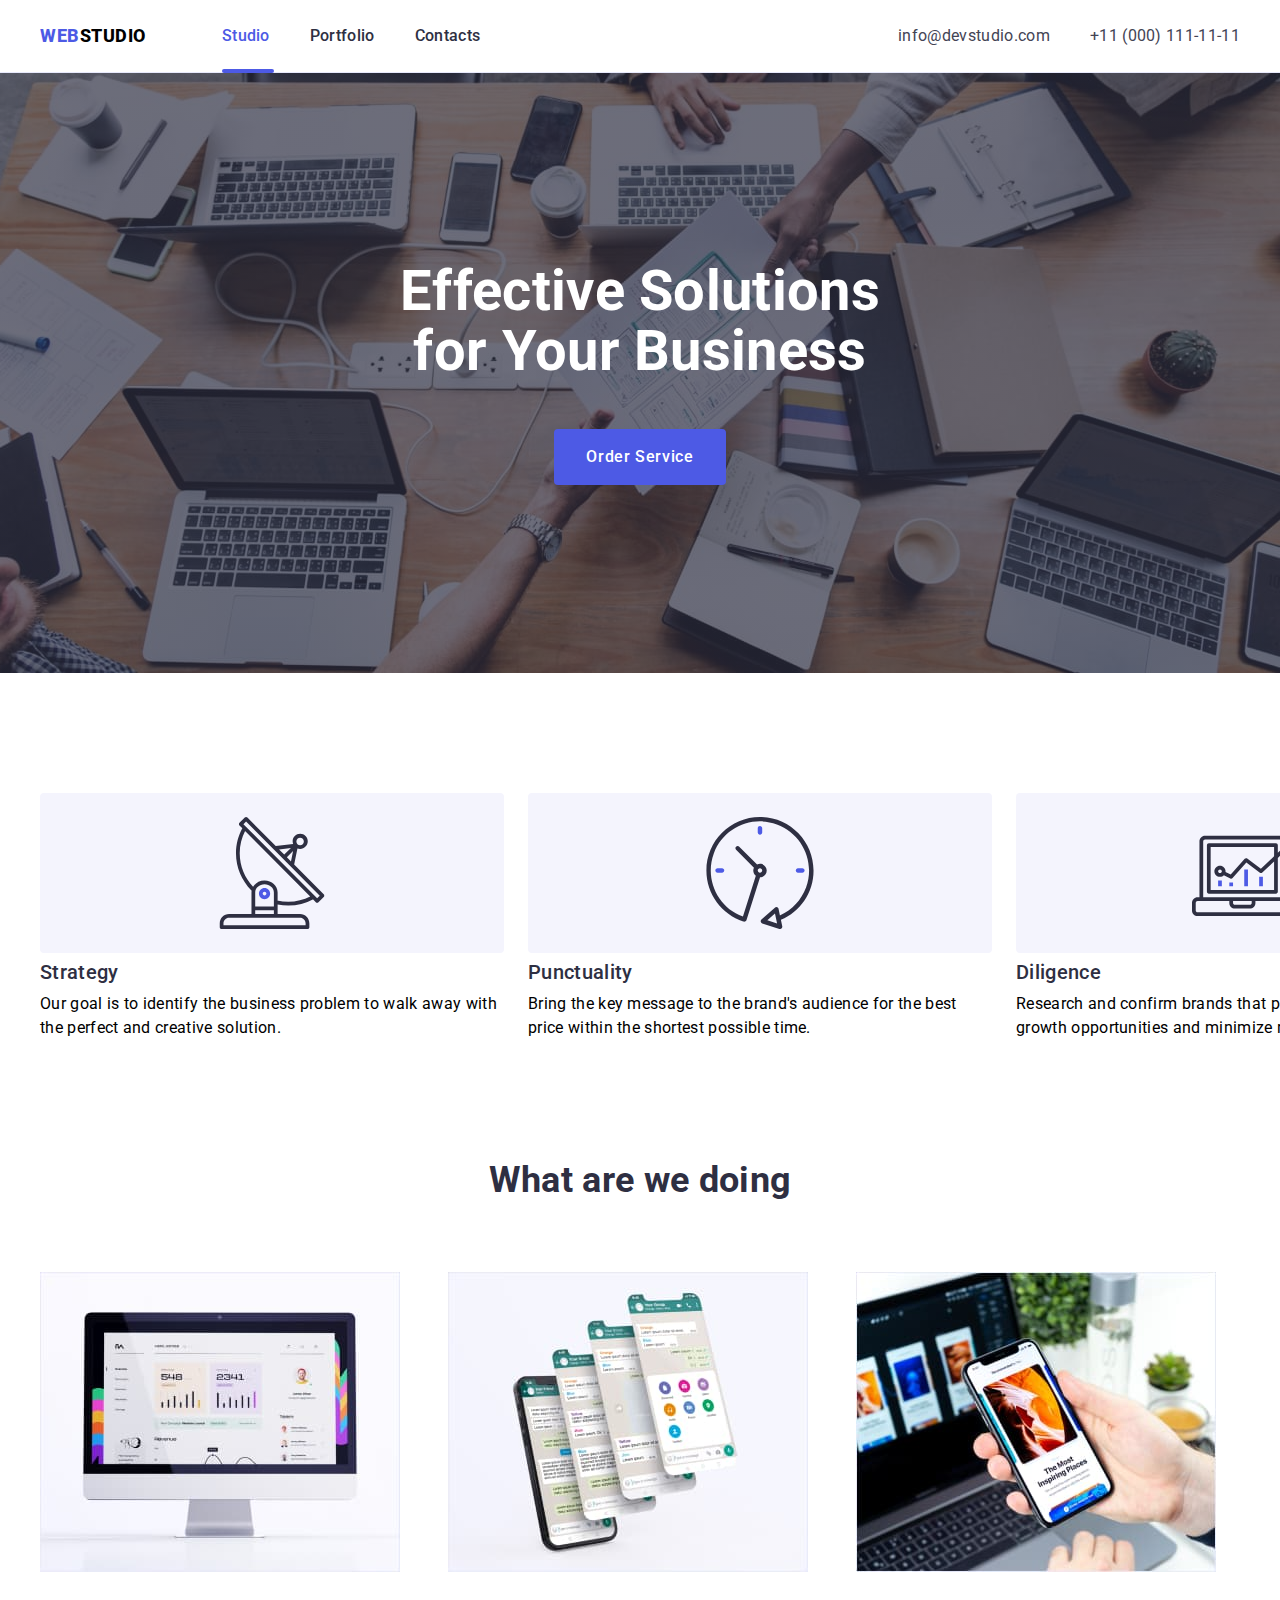
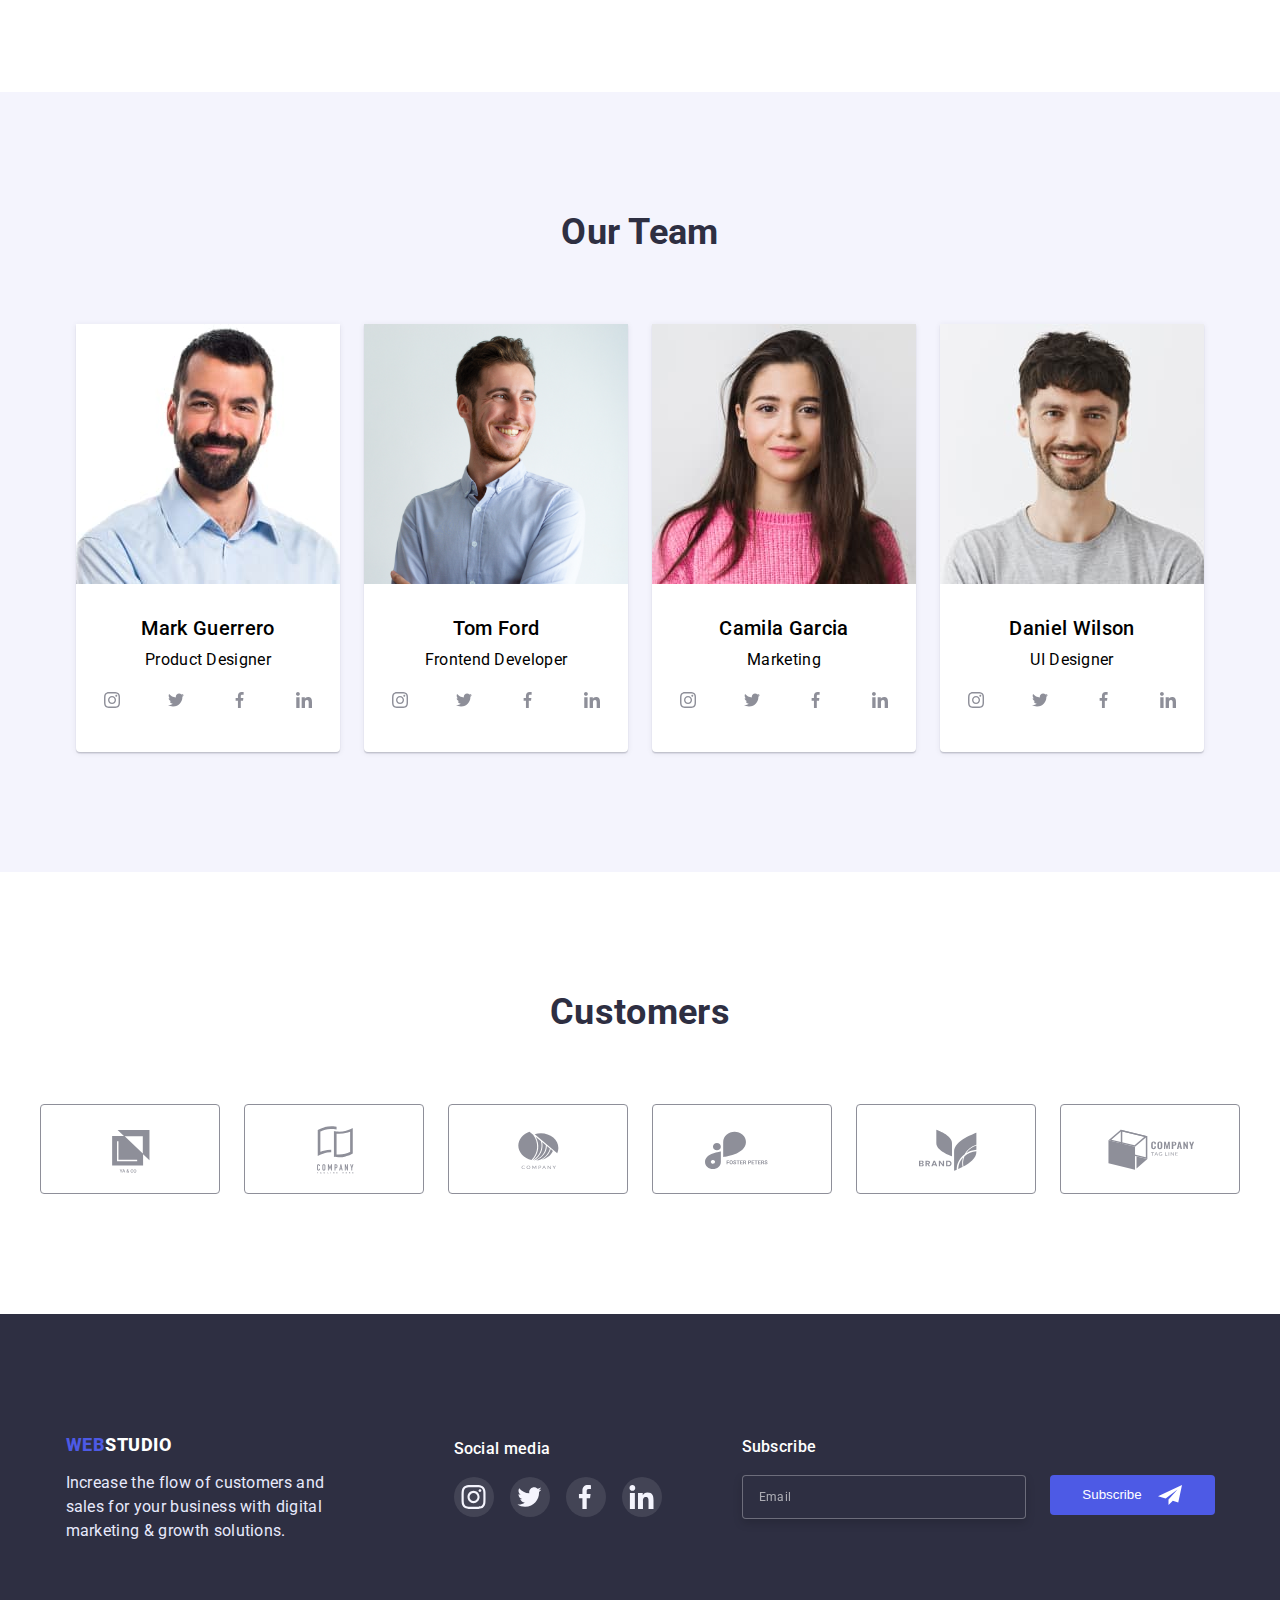
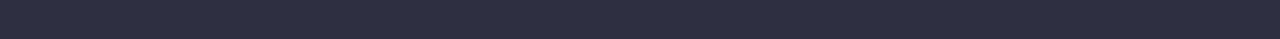
==== commit 46b9e1f5: "goit-markup-hw-07" ====
--- a/index.html
+++ b/index.html
@@ -123,46 +123,46 @@
               rel="noopener noferrer"
               aria-label="instagram"
             >
-              <svg class="svg" width="24px" height="24px">
+              <svg class="mobile svg" width="24px" height="24px">
                 <use href="./images/symbol-defs.svg#icon-instagram"></use>
               </svg>
             </a>
           </li>
-          <li class=" item">
+          <li class="mobile item">
             <a
-              class=" network"
+              class="mobile network"
               href="https://twitter.com"
               target="_blank"
               rel="noopener noferrer"
               aria-label="twitter"
             >
-              <svg class=" svg" width="24px" height="24px">
+              <svg class="mobile svg" width="24px" height="24px">
                 <use href="./images/symbol-defs.svg#icon-twitter"></use>
               </svg>
             </a>
           </li>
-          <li class=" item">
+          <li class="mobile item">
             <a
-              class=" network"
+              class="mobile network"
               href="https://facebook.com"
               target="_blank"
               rel="noopener noferrer"
               aria-label="facebook"
             >
-              <svg class="social-media svg" width="24" height="24">
+              <svg class="mobile svg" width="24" height="24">
                 <use href="./images/symbol-defs.svg#icon-facebook"></use>
               </svg>
             </a>
           </li>
-          <li class="social-media item">
+          <li class="mobile item">
             <a
-              class="social-media network"
+              class="mobile network"
               href="https://lincedin.com"
               target="_blank"
               rel="noopener noferrer"
               aria-label="lincedin"
             >
-              <svg class="social-media svg" width="24" height="24">
+              <svg class="mobile svg" width="24" height="24">
                 <use href="./images/symbol-defs.svg#icon-linkedin"></use>
               </svg>
             </a>
@@ -329,24 +329,27 @@
           <ul class="list work-list">
             <li class="item">
               <img
+              srcset="./images/work/img1.jpg 1x, ./images/work/img1@2X.jpg 2x"
                 src="./images/work/img1.jpg"
-                alt="десктопні додатки"
+                alt="desktop applications"
                 width="360"
                 height="300"
               />
             </li>
             <li class="item">
               <img
+              srcset="./images/work/img2.jpg 1x, ./images/work/img2@2X.jpg 2x"
                 src="./images/work/img2.jpg"
-                alt="мобільні додатки"
+                alt="mobile applications"
                 width="360"
                 height="300"
               />
             </li>
             <li class="item">
               <img
+              srcset="./images/work/img3.jpg 1x, ./images/work/img3@2X.jpg 2x"
                 src="./images/work/img3.jpg"
-                alt="дизайнерські рішення"
+                alt="design solutions"
                 width="360"
                 height="300"
               />
@@ -360,9 +363,10 @@
         <div class="container">
           <h2 class="team-title">Our Team</h2>
           <ul class="list team-list">
-            <li class="item">
+            <li class="item" width="264">
               <img
                 class="img"
+                srcset="./images/team/img1.jpg 1x, ./images/team/img1@2x.jpg 2x"
                 src="./images/team/img1.jpg"
                 alt="Mark Guerrero"
                 width="264"
@@ -426,9 +430,10 @@
                 </li>
               </ul>
             </li>
-            <li class="item">
+            <li class="item" width="264">
               <img
                 class="img"
+                srcset="./images/team/img2.jpg 1x, ./images/team/img2@2x.jpg 2x"
                 src="./images/team/img2.jpg"
                 alt="Tom Ford"
                 width="264"
@@ -492,9 +497,10 @@
                 </li>
               </ul>
             </li>
-            <li class="item">
+            <li class="item" width="264">
               <img
                 class="img"
+                srcset="./images/team/img3.jpg 1x, ./images/team/img3@2x.jpg 2x"
                 src="./images/team/img3.jpg"
                 alt="Camila Garcia"
                 width="264"
@@ -558,9 +564,10 @@
                 </li>
               </ul>
             </li>
-            <li class="item">
+            <li class="item" width="264">
               <img
                 class="img"
+                srcset="./images/team/img4.jpg 1x, ./images/team/img4@2x.jpg 2x"
                 src="./images/team/img4.jpg"
                 alt="Daniel Wilson"
                 width="264"
--- a/css/modal.min.css
+++ b/css/modal.min.css
@@ -1 +1 @@
-body{color:var(--primary-text-color);font-family:"Roboto",sans-serif;font-weight:400;font-size:16px;line-height:1.5;letter-spacing:.02em;margin:0}.container{margin-left:auto;margin-right:auto;padding:0 16px}@media screen and (min-width: 480px){.container{width:480px}}@media screen and (min-width: 768px){.container{width:768px}}@media screen and (min-width: 1200px){.container{width:1200px}}.section{padding-top:120px;padding-bottom:120px}img{display:block;max-width:100%;height:auto}a{text-decoration:none}ul{list-style:none}ul,p,h1,h2,h3,h4,h5,h6{margin:0;padding:0}.title-hide{height:0;opacity:0}@media screen and (min-width: 768px){.header__container{align-items:center;display:flex}}.logo{padding:24px 0;display:flex;align-items:center;text-transform:uppercase;letter-spacing:.03em;color:var(--titel-text-color);font-weight:800;font-size:18px;line-height:1.1666666667;transition-property:color;transition-duration:250ms;transition-timing-function:cubic-bezier(0.4, 0, 0.2, 1)}.logo-text{color:#4d5ae5}@media screen and (min-width: 768px){.logo{margin-right:120px;line-height:1.3333333333}}@media screen and (min-width: 1200px){.logo{margin-right:76px}}.logo:hover,.logo:focus{color:#4d5ae5}@media screen and (max-width: 768px){.nav{display:flex;align-items:center;justify-content:space-between}}@media screen and (max-width: 767px){.nav__list{display:none}}@media screen and (max-width: 767px){.contacts{display:none}}.menu-button{display:flex;align-items:center;justify-content:center;margin:0;padding:0;border:none;background-color:rgba(0,0,0,0)}.icon-menu{fill:#2e2f42;width:32px;height:22px}.menu-button .icon-cross{display:none}.menu-button .is-open .icon-cross{display:block}.menu-button .is-open .icon-menu{display:none}@media screen and (min-width: 768px){.nav{display:flex;align-items:center;font-weight:500}}@media screen and (min-width: 768px)and (min-width: 767px){.menu-button{display:none}}@media screen and (min-width: 768px){.nav__list{display:flex}.nav__list-item:not(:last-child){margin-right:40px}.nav__list-item .link{display:block;padding-top:24px;padding-bottom:24px}}@media screen and (min-width: 768px){.link{color:#2e2f42;position:relative;transition-property:color;transition-duration:250ms;transition-timing-function:cubic-bezier(0.4, 0, 0.2, 1)}.link:hover,.link:focus{color:#4d5ae5}}@media screen and (min-width: 768px){.link-current{color:#4d5ae5}.link-current::after{position:absolute;top:69px;left:0;width:100%;display:flex;content:"";background-color:#4d5ae5;border-radius:2px;padding:2px}}@media screen and (min-width: 768px){.contacts{margin-left:118px}}@media screen and (min-width: 1200px){.contacts{margin-left:auto;display:flex}}.contacts .contacts__link{display:block;color:#434455;transition-property:color;transition-duration:250ms;transition-timing-function:cubic-bezier(0.4, 0, 0.2, 1)}.contacts .contacts__link:hover,.contacts .contacts__link:focus{color:#4d5ae5}.contacts__item-email{padding-top:24px;margin-bottom:4px;font-size:12px;line-height:1.3333333333;letter-spacing:.04em}@media screen and (min-width: 1200px){.contacts__item-email{padding-top:24px;padding-bottom:24px;margin-right:40px;margin-bottom:0;font-size:16px;line-height:1.5;letter-spacing:.02em}}.contacts__item-tel{padding-bottom:10px;font-size:12px;line-height:1.3333333333;letter-spacing:.04em}@media screen and (min-width: 1200px){.contacts__item-tel{padding-top:24px;padding-bottom:24px;font-size:16px;line-height:1.5;letter-spacing:.02em}}.section.hero{margin-left:auto;margin-right:auto;background-image:linear-gradient(rgba(46, 47, 66, 0.7), rgba(46, 47, 66, 0.7)),url(/images/Hero/people-office.jpg);background-repeat:no-repeat;background-position:center;background-size:cover;border-top:1px solid #e7e9fc}@media screen and (max-width: 767px){.section.hero{padding-top:112px;padding-bottom:119px}}@media screen and (min-width: 768px){.section.hero{padding-top:188px;padding-bottom:188px}}.hero{text-align:center;background-color:#2e2f42}.hero-title{font-weight:700;line-height:1.0714285714;color:#fff}@media screen and (max-width: 767px){.hero-title{font-size:36px;margin-bottom:72px}}@media screen and (min-width: 768px){.hero-title{font-size:56px;margin-bottom:48px}}.button.hero-button{padding:16px 32px;background-color:#4d5ae5;color:#fff;border:#4d5ae5;transition-property:color,background-color;transition-duration:250ms;transition-timing-function:cubic-bezier(0.4, 0, 0.2, 1)}.button.hero-button:hover,.button.hero-button:focus{color:#4d5ae5;background-color:#f4f4fd;box-shadow:0px 4px 4px rgba(0,0,0,.15);border-radius:4px}.backdrop{position:fixed;top:0;left:0;width:100%;height:100%;background:rgba(46,47,66,.4);z-index:10;transition:250ms cubic-bezier(0.4, 0, 0.2, 1)}.backdrop--hidden{opacity:0;pointer-events:none}.modal{position:absolute;top:50%;left:50%;transform:translate(-50%, -50%) scale(1);min-width:392px;min-height:586px;background:#fcfcfc;box-shadow:0px 1px 1px rgba(0,0,0,.14),0px 1px 3px rgba(0,0,0,.12),0px 2px 1px rgba(0,0,0,.2);border-radius:4px;transition:500ms cubic-bezier(0.4, 0, 0.2, 1)}.backdrop--hidden .modal{transform:translate(-50%, -50%) scale(0, 1)}.modal-button{position:absolute;top:24px;right:24px;width:24px;height:24px;cursor:pointer;background:#e7e9fc;border:1px solid rgba(0,0,0,.1);border-radius:50%;transition-duration:250ms;transition-timing-function:cubic-bezier(0.4, 0, 0.2, 1)}.modal-button:hover,.modal-button:focus{background-color:#4d5ae5;fill:#fff}.modal-form{padding:72px 24px 24px}.form{display:flex;flex-direction:column;justify-content:center;align-items:center}.form-text{margin-bottom:16px;font-weight:500;color:#2e2f42}.form-icon{position:absolute;bottom:14px;left:16px;display:inline-block;width:18px;height:18px;fill:#2e2f42;transition-duration:250ms;transition-timing-function:cubic-bezier(0.4, 0, 0.2, 1)}.form_label-name{display:flex;padding-bottom:4px;font-weight:400;line-height:1.3333333333;letter-spacing:.04em;color:#8e8f99}.form-box{position:relative;margin-bottom:8px}.form-box.comment{margin-bottom:16px}.form-box:focus-within>input{border:1px solid #4d5ae5;border-radius:4px;outline:none}.form-box:focus-within>.form-icon{fill:#4d5ae5}.form-box-checkbox{margin-bottom:24px}.form-box input,.form-box textarea{border:1px solid rgba(33,33,33,.2);border-radius:4px;transition-duration:250ms;transition-timing-function:cubic-bezier(0.4, 0, 0.2, 1)}.form-box input{width:360px;height:40px;padding-left:35px}.textarea{resize:none}.form-box.comment:focus-within>.textarea{border:1px solid #4d5ae5;border-radius:4px;outline:none}.form-box .textarea{width:360px;height:120px;padding-top:8px;padding-left:16px}.textarea::placeholder{font-weight:400;font-size:12px;line-height:1.3333333333;letter-spacing:.04em;color:rgba(117,117,117,.5)}label{display:flex;align-items:center}.form-box label{display:flex;padding-bottom:4px;font-family:"Roboto";font-style:normal;font-weight:400;font-size:12px;line-height:1.1666666667;letter-spacing:.01em;color:#8e8f99}.checkbox{appearance:none;padding:0}.checkbox-text{margin-right:5px;font-family:"Roboto";font-weight:400;font-size:12px;line-height:1.3333333333;letter-spacing:.04em;color:#757575;flex:none;order:1;flex-grow:0}.checkbox-link{font-family:"Roboto";font-weight:400;font-size:12px;line-height:1.3333333333;letter-spacing:.04em;text-decoration-line:underline;color:#4d5ae5;flex:none;order:1;flex-grow:0}.checkbox-icon{content:"";display:inline-block;width:16px;height:16px;margin-right:8px;border:1.25px solid #2e2f42;border-radius:2px;transition-property:background-color;transition-duration:250ms;transition-timing-function:cubic-bezier(0.4, 0, 0.2, 1)}.checkbox:checked+.checkbox-icon{border-color:#4d5ae5;background-color:#4d5ae5;background-image:url(/images/Vector.svg);background-repeat:no-repeat;background-position:center;background-origin:border-box}.button.form-button{width:169px;height:56px;background-color:#4d5ae5;color:#fff}.button.form-button:hover,.button.form-button:focus{background-color:#f4f4fd;color:#4d5ae5}.section.advantages{padding-top:89px;padding-bottom:96px}@media screen and (min-width: 768px){.section.advantages{padding-top:96px;padding-bottom:96px}}@media screen and (min-width: 1200px){.section.advantages{padding-top:120px;padding-bottom:120px}}.advantages.svg{width:264px;height:112px;padding:24px 100px;background-color:#f4f4fd;border-radius:4px}.advantages__container-list .item:not(:last-child){margin-right:24px}@media screen and (max-width: 1199px){.advantages.svg{display:none}}@media screen and (min-width: 768px){.advantages__list{display:flex;flex-wrap:wrap;margin:-12px}}@media screen and (min-width: 1200px){.advantages__list{flex-wrap:nowrap}}@media screen and (max-width: 767px){.advantages__list .item:not(:last-child){margin-bottom:72px}}@media screen and (min-width: 768px){.advantages__list .item{width:calc((100% - 48px)/2);margin:12px}}@media screen and (max-width: 1139px){.advantages__list .item:nth-child(-n+2){margin-bottom:72px}}@media screen and (min-width: 1200px){.advantages__list .item .item{width:calc((100% - 72px)/4);margin-right:24px}.advantages__list .item .item:nth-child(4n){margin-right:0px}.advantages__list .item .title{margin-bottom:8px}}.title-advantages{margin-bottom:8px;font-weight:700;font-size:36px;line-height:1.1764705882;color:#2e2f42}@media screen and (max-width: 767px){.title-advantages{text-align:center}}@media screen and (min-width: 1200px){.title-advantages{font-weight:500;font-size:20px;line-height:1.2;color:#2e2f42}}.section.work{padding-top:0}@media screen and (max-width: 1199px){.section.work{display:none}}.work-title,.team-title,.customers-title{font-weight:700;font-size:36px;line-height:1.1111111111;text-align:center;color:#2e2f42;margin-bottom:72px}.work-list{display:flex;flex-wrap:wrap}.work-list .item{width:calc((100% - 48px)/3);margin-right:24px}.work-list .item:nth-child(3n){margin-right:0px}.section-team{background-color:#f4f4fd;padding-top:96px;padding-bottom:128px}@media screen and (min-width: 768px){.section-team{padding-bottom:104px}}@media screen and (min-width: 1200px){.section-team{padding-top:120px;padding-bottom:120px}}.team-list{display:flex;flex-wrap:wrap;justify-content:center}@media screen and (min-width: 768px){.team-list{margin:-12px}}@media screen and (min-width: 1200px){.team-list{margin:0}}.team-list .item{display:flex;justify-content:center;flex-direction:column;align-items:center;width:260px;background:#fff;box-shadow:0px 1px 6px rgba(46,47,66,.08),0px 1px 1px rgba(46,47,66,.16),0px 2px 1px rgba(46,47,66,.08);border-radius:0px 0px 4px 4px}@media screen and (max-width: 767px){.team-list .item:not(:last-child){margin-bottom:72px}}@media screen and (min-width: 768px){.team-list .item{margin:12px}}@media screen and (max-width: 1199px){.team-list .item:nth-child(-n+2){margin-bottom:64px}}@media screen and (min-width: 1200px){.team-list .item{width:calc((100% - 72px)/4);margin:0;margin-right:24px}}.team-list .item .img{margin-bottom:32px}.team-list .item .text{margin-bottom:8px}@media screen and (min-width: 1200px){.team-list .item:nth-child(4n){margin-right:0px}}.social.network{display:flex;justify-content:center;align-items:center;width:40px;height:40px;border-radius:50%;transition-property:color,background-color;transition-duration:250ms;transition-timing-function:cubic-bezier(0.4, 0, 0.2, 1)}.social.network:hover,.social.network:focus{background-color:#4d5ae5;outline:none}.social-icon{fill:#8e8f99;transition-property:fill;transition-duration:250ms;transition-timing-function:cubic-bezier(0.4, 0, 0.2, 1)}.social.network:hover .social-icon,.social.network:focus .social-icon{fill:#fff}.team__list_social{display:flex;padding-bottom:32px}.social-item:not(:last-child){margin-right:24px}.title-name{margin-bottom:8px;font-weight:500;font-size:20px;line-height:1.2}.section-customers{padding-top:96px;padding-bottom:96px}@media screen and (min-width: 1200px){.section-customers{padding-top:120px;padding-bottom:120px}}@media screen and (min-width: 768px){.customers-container{width:552px}}@media screen and (min-width: 1200px){.customers-container{width:1200px}}@media screen and (min-width: 480px){.customers-list{display:flex;flex-wrap:wrap;margin:-8px}}@media screen and (min-width: 768px){.customers-list{margin:-12px}}@media screen and (min-width: 1200px){.customers-list{flex-wrap:nowrap}}@media screen and (max-width: 479px){.customers-item:not(:last-child){margin-bottom:72px}}@media screen and (min-width: 480px){.customers-item{flex-basis:calc((100% - 32px)/2);margin:8px}}@media screen and (min-width: 480px)and (max-width: 767px){.customers-item:nth-last-child(n+3){margin-bottom:72px}}@media screen and (min-width: 768px){.customers-item{flex-basis:calc((100% - 72px)/3);margin:12px}}.customers-link{display:flex;align-items:center;justify-content:center;height:88px;border:1px solid #8e8f99;border-radius:4px;transition-property:border;transition-duration:250ms;transition-timing-function:cubic-bezier(0.4, 0, 0.2, 1)}.customers-link:hover,.customers-link:focus{border:1px solid #4d5ae5;border-radius:4px;outline:none}.customers-svg{width:94px;height:52px;fill:#8e8f99;transition-property:fill;transition-duration:250ms;transition-timing-function:cubic-bezier(0.4, 0, 0.2, 1)}.customers-link:hover .customers-svg,.customers-link:focus .customers-svg{fill:#4d5ae5;outline:1px}.footer{display:flex;padding-top:96px;padding-bottom:96px;background-color:#2e2f42}.footer-text{width:268px;color:#e7e9fc}.footer-container{display:flex}@media screen and (max-width: 767px){.footer-container{flex-direction:column;align-items:center}}@media screen and (min-width: 768px){.footer-container{flex-wrap:wrap;align-items:center;justify-content:center}}@media screen and (min-width: 1200px){.footer-container{flex-wrap:nowrap}}.contacts-subject{margin-right:24px;margin-bottom:72px}.footer__logo{display:flex;align-items:center;margin-right:0;margin-bottom:16px;padding-bottom:0;color:#fff;font-size:18px;line-height:1.1666666667}@media screen and (max-width: 767px){.footer__logo{justify-content:center}}.footer__logo-text:hover,.footer__logo-text:focus{color:#4d5ae5}@media screen and (min-width: 1200px){.contacts-subject{margin-right:120px;margin-bottom:0}}.social-media.list{display:flex;justify-content:center;align-items:center}.social-media.item:not(:last-child){margin-right:16px}.social-media.network{display:flex;justify-content:center;align-items:center;width:40px;height:40px;background-color:rgba(255,255,255,.1);border-radius:50%;transition-property:background-color;transition-duration:250ms;transition-timing-function:cubic-bezier(0.4, 0, 0.2, 1)}.social-media.network:hover,.social-media.network:focus{background-color:#31d0aa;outline:none}.social.media{display:flex;flex-direction:column}@media screen and (max-width: 767px){.social.media{align-items:center}}@media screen and (max-width: 767px){.social.media{margin-bottom:72px}}@media screen and (min-width: 768px){.social.media{margin-bottom:102px}}@media screen and (min-width: 1200px){.social.media{margin-right:80px;margin-bottom:0}}.social-media-title,.subscribe-title{font-weight:500;font-size:16px;letter-spacing:.02em;margin-bottom:16px;color:#fff}.social-media.svg{fill:#f4f4fd}@media screen and (max-width: 767px){.subscribe{display:flex;flex-direction:column;align-items:center}}.subscribe-title{margin-bottom:16px}.subscribe-form{display:flex}@media screen and (max-width: 767px){.subscribe-form{flex-direction:column;align-items:center}}.subscribe-input{width:264px;height:40px;color:#fff;background-color:#2e2f42;border:1px solid rgba(255,255,255,.3);filter:drop-shadow(0px 4px 4px rgba(0, 0, 0, 0.15));border-radius:4px}@media screen and (max-width: 767px){.subscribe-input{width:396px;margin-bottom:16px}}@media screen and (min-width: 768px){.subscribe-input{margin-right:24px}}.subscribe-form input::placeholder{font-family:"Roboto";font-style:normal;font-weight:400;font-size:12px;line-height:2;letter-spacing:.04em;color:rgba(255,255,255,.6)}.subscribe-button{position:relative;display:flex;justify-content:center;align-items:center;width:165px;height:40px;cursor:pointer;overflow:hidden;background-color:#4d5ae5;color:#fff;fill:#fff;border:1px;border-radius:4px;transition-duration:250ms;transition-timing-function:cubic-bezier(0.4, 0, 0.2, 1)}.subscribe-button:hover,.subscribe-button:focus{background-color:#fff;color:#4d5ae5}.subscribe-svg{margin-left:16px}.subscribe-button:hover .subscribe-svg,.subscribe-button:focus .subscribe-svg{fill:#4d5ae5}input,textarea{padding-left:16px}.container.box{padding-top:0;padding-bottom:72px}.box-list{display:flex;flex-wrap:wrap}@media screen and (min-width: 768px){.box-list{justify-content:center}}.box-list .item:not(:last-child){margin-right:24px}.box-list .item:nth-last-child(3){margin-right:24px}.box-list .item:nth-child(-n+3){margin-bottom:16px}.button{padding:12px 24px;font-family:"Roboto";font-weight:500;font-size:16px;line-height:1.5;cursor:pointer;letter-spacing:.04em;color:#4d5ae5;background-color:#f4f4fd;border:1px solid #e7e9fc;border-radius:4px;transition-property:color,background-color;transition-duration:250ms;transition-timing-function:cubic-bezier(0.4, 0, 0.2, 1)}.button:hover,.button:focus{background-color:#4d5ae5;color:#fff;box-shadow:0px 3px 1px rgba(0,0,0,.1),0px 2px 1px rgba(0,0,0,.08),0px 2px 2px rgba(0,0,0,.12);border-radius:4px;border:1px solid #4d5ae5;outline:none}.section.works{padding-top:96px;padding-bottom:120px;border-top:1px solid #e7e9fc;box-shadow:0px 2px 1px rgba(46,47,66,.08),0px 1px 1px rgba(46,47,66,.16),0px 1px 6px rgba(46,47,66,.08)}@media screen and (min-width: 768px){.works-list{display:flex;flex-wrap:wrap;margin:-12px}}@media screen and (min-width: 768px){.works-item{margin:12px}}@media screen and (min-width: 1200px){.works-item{margin:12px}}@media screen and (max-width: 767px){.works-item:not(:last-child){margin-bottom:48px}}@media screen and (min-width: 768px){.works-item{margin-bottom:72px}}@media screen and (min-width: 768px){.works-item:nth-last-child(-n+2){margin-bottom:0px}}@media screen and (min-width: 1200px){.works-item{margin-bottom:48px}}@media screen and (min-width: 1200px){.works-item:nth-last-child(-n+3){margin-bottom:0px}}.works-card{width:100%;height:280px;overflow:hidden;position:relative}.works-text{width:296px;color:#fff;position:absolute;top:40px;right:32px}.works-box{padding:32px 16px;border:1px solid #e7e9fc;border-top:0;box-shadow:0px 1px 6px rgba(46,47,66,.08);background:#fff}.title-works{font-size:20px;font-weight:500;line-height:24px 1.2;color:#2e2f42}.works-link{display:block;text-decoration:none;transition-property:border;transition-duration:250ms;transition-timing-function:cubic-bezier(0.4, 0, 0.2, 1)}.works-link:hover,.works-link:focus{background:#fff;border:.5px solid #f4f4fd;box-shadow:0px 1px 6px rgba(46,47,66,.08),0px 1px 1px rgba(46,47,66,.16),0px 2px 1px rgba(46,47,66,.08);outline:none}.works-overfloy{position:absolute;content:"";width:100%;height:100%;top:0;left:0;background:#4d5ae5;background-blend-mode:soft-light;transform:translateY(100%);transition-property:all;transition-duration:250ms;transition-timing-function:cubic-bezier(0.4, 0, 0.2, 1)}.works-item:hover .works-overfloy{transform:translate(0)}.work-item{overflow:hidden}.title-works{margin-bottom:8px}.mobile-menu{padding:40px;position:fixed;top:0;bottom:0;width:100%;background-color:#fff;z-index:100;transform:translateX(100%);transition-duration:500ms;transition-timing-function:cubic-bezier(0.4, 0, 0.2, 1)}.mobile-menu.is-open{transform:translateX(0)}.mobile__button{top:40px;right:40px}.mobile-list{padding-top:80px;margin-bottom:284px}.mobile-list .item:not(:last-child){margin-bottom:40px}.mobile-list .link{font-weight:700;font-size:36px;line-height:1.1111111111;color:#2e2f42}.mobile-list .link-current{color:#4d5ae5}.mobile-list .link-current::after{position:absolute;top:69px;left:0;width:100%;display:flex;content:"";background-color:#4d5ae5}.mobile-contacts{margin-bottom:48px}.mobile-contacts .contacts__link{font-weight:600;font-size:36px;line-height:1.1111111111;text-transform:capitalize;color:#4d5ae5}.mobile-contacts .contacts__link-email{font-weight:500;font-size:20px;line-height:1.2;color:#434455}/*# sourceMappingURL=modal.min.css.map */+body{color:var(--primary-text-color);font-family:"Roboto",sans-serif;font-weight:400;font-size:16px;line-height:1.5;letter-spacing:.02em;margin:0}.container{margin-left:auto;margin-right:auto;padding:0 16px}@media screen and (min-width: 480px){.container{width:480px}}@media screen and (min-width: 768px){.container{width:768px}}@media screen and (min-width: 1200px){.container{width:1200px}}.section{padding-top:120px;padding-bottom:120px}img{display:block}a{text-decoration:none}ul{list-style:none}ul,p,h1,h2,h3,h4,h5,h6{margin:0;padding:0}.title-hide{height:0;opacity:0}@media screen and (min-width: 768px){.header__container{align-items:center;display:flex}}.logo{padding:24px 0;display:flex;align-items:center;text-transform:uppercase;letter-spacing:.03em;color:var(--titel-text-color);font-weight:800;font-size:18px;line-height:1.1666666667;transition-property:color;transition-duration:250ms;transition-timing-function:cubic-bezier(0.4, 0, 0.2, 1)}.logo-text{color:#4d5ae5}@media screen and (min-width: 768px){.logo{margin-right:120px;line-height:1.3333333333}}@media screen and (min-width: 1200px){.logo{margin-right:76px}}.logo:hover,.logo:focus{color:#4d5ae5}@media screen and (max-width: 768px){.nav{display:flex;align-items:center;justify-content:space-between}}@media screen and (max-width: 767px){.nav__list{display:none}}@media screen and (max-width: 767px){.contacts{display:none}}.menu-button{display:flex;align-items:center;justify-content:center;margin:0;padding:0;border:none;background-color:rgba(0,0,0,0)}.icon-menu{fill:#2e2f42;width:32px;height:22px}.menu-button .icon-cross{display:none}.menu-button .is-open .icon-cross{display:block}.menu-button .is-open .icon-menu{display:none}@media screen and (min-width: 768px){.nav{display:flex;align-items:center;font-weight:500}}@media screen and (min-width: 768px)and (min-width: 767px){.menu-button{display:none}}@media screen and (min-width: 768px){.nav__list{display:flex}.nav__list-item:not(:last-child){margin-right:40px}.nav__list-item .link{display:block;padding-top:24px;padding-bottom:24px}}@media screen and (min-width: 768px){.link{color:#2e2f42;position:relative;transition-property:color;transition-duration:250ms;transition-timing-function:cubic-bezier(0.4, 0, 0.2, 1)}.link:hover,.link:focus{color:#4d5ae5}}@media screen and (min-width: 768px){.link-current{color:#4d5ae5}.link-current::after{position:absolute;top:69px;left:0;width:100%;display:flex;content:"";background-color:#4d5ae5;border-radius:2px;padding:2px}}@media screen and (min-width: 768px){.contacts{margin-left:118px}}@media screen and (min-width: 1200px){.contacts{margin-left:auto;display:flex}}.contacts .contacts__link{display:block;color:#434455;transition-property:color;transition-duration:250ms;transition-timing-function:cubic-bezier(0.4, 0, 0.2, 1)}.contacts .contacts__link:hover,.contacts .contacts__link:focus{color:#4d5ae5}.contacts__item-email{padding-top:24px;margin-bottom:4px;font-size:12px;line-height:1.3333333333;letter-spacing:.04em}@media screen and (min-width: 1200px){.contacts__item-email{padding-top:24px;padding-bottom:24px;margin-right:40px;margin-bottom:0;font-size:16px;line-height:1.5;letter-spacing:.02em}}.contacts__item-tel{padding-bottom:10px;font-size:12px;line-height:1.3333333333;letter-spacing:.04em}@media screen and (min-width: 1200px){.contacts__item-tel{padding-top:24px;padding-bottom:24px;font-size:16px;line-height:1.5;letter-spacing:.02em}}.section.hero{margin-left:auto;margin-right:auto;background-image:linear-gradient(rgba(46, 47, 66, 0.7), rgba(46, 47, 66, 0.7)),url(/images/Hero/people-office.jpg);background-repeat:no-repeat;background-position:center;background-size:cover;border-top:1px solid #e7e9fc}@media screen and (max-width: 767px){.section.hero{padding-top:112px;padding-bottom:119px}}@media screen and (min-width: 768px){.section.hero{padding-top:188px;padding-bottom:188px}}@media screen and (min-divice-pixel-ratio: 2),(min-resolution: 192dpi),(min-resolution: 2dppx){.section.hero{background-image:linear-gradient(rgba(46, 47, 66, 0.7), rgba(46, 47, 66, 0.7)),url(/images/Hero/people-office@2x.jpg)}}.hero{text-align:center;background-color:#2e2f42}.hero-title{font-weight:700;line-height:1.0714285714;color:#fff}@media screen and (max-width: 767px){.hero-title{font-size:36px;margin-bottom:72px}}@media screen and (min-width: 768px){.hero-title{font-size:56px;margin-bottom:48px}}.button.hero-button{padding:16px 32px;background-color:#4d5ae5;color:#fff;border:#4d5ae5;transition-property:color,background-color;transition-duration:250ms;transition-timing-function:cubic-bezier(0.4, 0, 0.2, 1)}.button.hero-button:hover,.button.hero-button:focus{color:#4d5ae5;background-color:#f4f4fd;box-shadow:0px 4px 4px rgba(0,0,0,.15);border-radius:4px}.backdrop{position:fixed;top:0;left:0;width:100%;height:100%;background:rgba(46,47,66,.4);z-index:10;transition:250ms cubic-bezier(0.4, 0, 0.2, 1)}.backdrop--hidden{opacity:0;pointer-events:none}.modal{position:absolute;top:50%;left:50%;transform:translate(-50%, -50%) scale(1);min-width:392px;min-height:586px;background:#fcfcfc;box-shadow:0px 1px 1px rgba(0,0,0,.14),0px 1px 3px rgba(0,0,0,.12),0px 2px 1px rgba(0,0,0,.2);border-radius:4px;transition:500ms cubic-bezier(0.4, 0, 0.2, 1)}.backdrop--hidden .modal{transform:translate(-50%, -50%) scale(0, 1)}.modal-button{position:absolute;top:24px;right:24px;width:24px;height:24px;cursor:pointer;background:#e7e9fc;border:1px solid rgba(0,0,0,.1);border-radius:50%;transition-duration:250ms;transition-timing-function:cubic-bezier(0.4, 0, 0.2, 1)}.modal-button:hover,.modal-button:focus{background-color:#4d5ae5;fill:#fff}.modal-form{padding:72px 24px 24px}.form{display:flex;flex-direction:column;justify-content:center;align-items:center}.form-text{margin-bottom:16px;font-weight:500;color:#2e2f42}.form-icon{position:absolute;bottom:14px;left:16px;display:inline-block;width:18px;height:18px;fill:#2e2f42;transition-duration:250ms;transition-timing-function:cubic-bezier(0.4, 0, 0.2, 1)}.form_label-name{display:flex;padding-bottom:4px;font-weight:400;line-height:1.3333333333;letter-spacing:.04em;color:#8e8f99}.form-box{position:relative;margin-bottom:8px}.form-box.comment{margin-bottom:16px}.form-box:focus-within>input{border:1px solid #4d5ae5;border-radius:4px;outline:none}.form-box:focus-within>.form-icon{fill:#4d5ae5}.form-box-checkbox{margin-bottom:24px}.form-box input,.form-box textarea{border:1px solid rgba(33,33,33,.2);border-radius:4px;transition-duration:250ms;transition-timing-function:cubic-bezier(0.4, 0, 0.2, 1)}.form-box input{width:360px;height:40px;padding-left:35px}.textarea{resize:none}.form-box.comment:focus-within>.textarea{border:1px solid #4d5ae5;border-radius:4px;outline:none}.form-box .textarea{width:360px;height:120px;padding-top:8px;padding-left:16px}.textarea::placeholder{font-weight:400;font-size:12px;line-height:1.3333333333;letter-spacing:.04em;color:rgba(117,117,117,.5)}label{display:flex;align-items:center}.form-box label{display:flex;padding-bottom:4px;font-family:"Roboto";font-style:normal;font-weight:400;font-size:12px;line-height:1.1666666667;letter-spacing:.01em;color:#8e8f99}.checkbox{appearance:none;padding:0}.checkbox-text{margin-right:5px;font-family:"Roboto";font-weight:400;font-size:12px;line-height:1.3333333333;letter-spacing:.04em;color:#757575;flex:none;order:1;flex-grow:0}.checkbox-link{font-family:"Roboto";font-weight:400;font-size:12px;line-height:1.3333333333;letter-spacing:.04em;text-decoration-line:underline;color:#4d5ae5;flex:none;order:1;flex-grow:0}.checkbox-icon{content:"";display:inline-block;width:16px;height:16px;margin-right:8px;border:1.25px solid #2e2f42;border-radius:2px;transition-property:background-color;transition-duration:250ms;transition-timing-function:cubic-bezier(0.4, 0, 0.2, 1)}.checkbox:checked+.checkbox-icon{border-color:#4d5ae5;background-color:#4d5ae5;background-image:url(/images/Vector.svg);background-repeat:no-repeat;background-position:center;background-origin:border-box}.button.form-button{width:169px;height:56px;background-color:#4d5ae5;color:#fff}.button.form-button:hover,.button.form-button:focus{background-color:#f4f4fd;color:#4d5ae5}.section.advantages{padding-top:89px;padding-bottom:96px}@media screen and (min-width: 768px){.section.advantages{padding-top:96px;padding-bottom:96px}}@media screen and (min-width: 1200px){.section.advantages{padding-top:120px;padding-bottom:120px}}.advantages.svg{width:264px;height:112px;padding:24px 100px;background-color:#f4f4fd;border-radius:4px}.advantages__container-list .item:not(:last-child){margin-right:24px}@media screen and (max-width: 1199px){.advantages.svg{display:none}}@media screen and (min-width: 768px){.advantages__list{display:flex;flex-wrap:wrap;margin:-12px}}@media screen and (min-width: 1200px){.advantages__list{flex-wrap:nowrap}}@media screen and (max-width: 767px){.advantages__list .item:not(:last-child){margin-bottom:72px}}@media screen and (min-width: 768px){.advantages__list .item{width:calc((100% - 48px)/2);margin:12px}}@media screen and (max-width: 1139px){.advantages__list .item:nth-child(-n+2){margin-bottom:72px}}@media screen and (min-width: 1200px){.advantages__list .item .item{width:calc((100% - 72px)/4);margin-right:24px}.advantages__list .item .item:nth-child(4n){margin-right:0px}.advantages__list .item .title{margin-bottom:8px}}.title-advantages{margin-bottom:8px;font-weight:700;font-size:36px;line-height:1.1764705882;color:#2e2f42}@media screen and (max-width: 767px){.title-advantages{text-align:center}}@media screen and (min-width: 1200px){.title-advantages{font-weight:500;font-size:20px;line-height:1.2;color:#2e2f42}}.section.work{padding-top:0}@media screen and (max-width: 1199px){.section.work{display:none}}.work-title,.team-title,.customers-title{font-weight:700;font-size:36px;line-height:1.1111111111;text-align:center;color:#2e2f42;margin-bottom:72px}.work-list{display:flex;flex-wrap:wrap}.work-list .item{width:calc((100% - 48px)/3);margin-right:24px}.work-list .item:nth-child(3n){margin-right:0px}.section-team{background-color:#f4f4fd;padding-top:96px;padding-bottom:128px}@media screen and (min-width: 768px){.section-team{padding-bottom:104px}}@media screen and (min-width: 1200px){.section-team{padding-top:120px;padding-bottom:120px}}.team-list{display:flex;flex-wrap:wrap;justify-content:center}@media screen and (min-width: 768px){.team-list{margin:-12px}}@media screen and (min-width: 1200px){.team-list{margin:0}}.team-list .item{display:flex;justify-content:center;flex-direction:column;align-items:center;background:#fff;box-shadow:0px 1px 6px rgba(46,47,66,.08),0px 1px 1px rgba(46,47,66,.16),0px 2px 1px rgba(46,47,66,.08);border-radius:0px 0px 4px 4px}@media screen and (max-width: 767px){.team-list .item:not(:last-child){margin-bottom:72px}}@media screen and (min-width: 768px){.team-list .item{margin:12px}}@media screen and (max-width: 1199px){.team-list .item:nth-child(-n+2){margin-bottom:64px}}@media screen and (min-width: 1200px){.team-list .item{margin:0;margin-right:24px}}.team-list .item .img{margin-bottom:32px}.team-list .item .text{margin-bottom:8px}@media screen and (min-width: 1200px){.team-list .item:nth-child(4n){margin-right:0px}}.social.network{display:flex;justify-content:center;align-items:center;width:40px;height:40px;border-radius:50%;transition-property:color,background-color;transition-duration:250ms;transition-timing-function:cubic-bezier(0.4, 0, 0.2, 1)}.social.network:hover,.social.network:focus{background-color:#4d5ae5;outline:none}.social-icon{fill:#8e8f99;transition-property:fill;transition-duration:250ms;transition-timing-function:cubic-bezier(0.4, 0, 0.2, 1)}.social.network:hover .social-icon,.social.network:focus .social-icon{fill:#fff}.team__list_social{display:flex;padding-bottom:32px}.social-item:not(:last-child){margin-right:24px}.title-name{margin-bottom:8px;font-weight:500;font-size:20px;line-height:1.2}.section-customers{padding-top:96px;padding-bottom:96px}@media screen and (min-width: 1200px){.section-customers{padding-top:120px;padding-bottom:120px}}@media screen and (min-width: 768px){.customers-container{width:552px}}@media screen and (min-width: 1200px){.customers-container{width:1200px}}@media screen and (min-width: 480px){.customers-list{display:flex;flex-wrap:wrap;margin:-8px}}@media screen and (min-width: 768px){.customers-list{margin:-12px}}@media screen and (min-width: 1200px){.customers-list{flex-wrap:nowrap}}@media screen and (max-width: 479px){.customers-item:not(:last-child){margin-bottom:72px}}@media screen and (min-width: 480px){.customers-item{flex-basis:calc((100% - 32px)/2);margin:8px}}@media screen and (min-width: 480px)and (max-width: 767px){.customers-item:nth-last-child(n+3){margin-bottom:72px}}@media screen and (min-width: 768px){.customers-item{flex-basis:calc((100% - 72px)/3);margin:12px}}.customers-link{display:flex;align-items:center;justify-content:center;height:88px;border:1px solid #8e8f99;border-radius:4px;transition-property:border;transition-duration:250ms;transition-timing-function:cubic-bezier(0.4, 0, 0.2, 1)}.customers-link:hover,.customers-link:focus{border:1px solid #4d5ae5;border-radius:4px;outline:none}.customers-svg{width:94px;height:52px;fill:#8e8f99;transition-property:fill;transition-duration:250ms;transition-timing-function:cubic-bezier(0.4, 0, 0.2, 1)}.customers-link:hover .customers-svg,.customers-link:focus .customers-svg{fill:#4d5ae5;outline:1px}.footer{display:flex;padding-top:96px;padding-bottom:96px;background-color:#2e2f42}.footer-text{width:268px;color:#e7e9fc}.footer-container{display:flex}@media screen and (max-width: 767px){.footer-container{flex-direction:column;align-items:center}}@media screen and (min-width: 768px){.footer-container{flex-wrap:wrap;align-items:center;justify-content:center}}@media screen and (min-width: 1200px){.footer-container{flex-wrap:nowrap}}.contacts-subject{margin-right:24px;margin-bottom:72px}.footer__logo{display:flex;align-items:center;margin-right:0;margin-bottom:16px;padding-bottom:0;color:#fff;font-size:18px;line-height:1.1666666667}@media screen and (max-width: 767px){.footer__logo{justify-content:center}}.footer__logo-text:hover,.footer__logo-text:focus{color:#4d5ae5}@media screen and (min-width: 1200px){.contacts-subject{margin-right:120px;margin-bottom:0}}.social-media.list{display:flex;justify-content:center;align-items:center}.social-media.item:not(:last-child){margin-right:16px}.social-media.network{display:flex;justify-content:center;align-items:center;width:40px;height:40px;background-color:rgba(255,255,255,.1);border-radius:50%;transition-property:background-color;transition-duration:250ms;transition-timing-function:cubic-bezier(0.4, 0, 0.2, 1)}.social-media.network:hover,.social-media.network:focus{background-color:#31d0aa;outline:none}.social.media{display:flex;flex-direction:column}@media screen and (max-width: 767px){.social.media{align-items:center}}@media screen and (max-width: 767px){.social.media{margin-bottom:72px}}@media screen and (min-width: 768px){.social.media{margin-bottom:102px}}@media screen and (min-width: 1200px){.social.media{margin-right:80px;margin-bottom:0}}.social-media-title,.subscribe-title{font-weight:500;font-size:16px;letter-spacing:.02em;margin-bottom:16px;color:#fff}.social-media.svg{fill:#f4f4fd}@media screen and (max-width: 767px){.subscribe{display:flex;flex-direction:column;align-items:center}}.subscribe-title{margin-bottom:16px}.subscribe-form{display:flex}@media screen and (max-width: 767px){.subscribe-form{flex-direction:column;align-items:center}}.subscribe-input{width:264px;height:40px;color:#fff;background-color:#2e2f42;border:1px solid rgba(255,255,255,.3);filter:drop-shadow(0px 4px 4px rgba(0, 0, 0, 0.15));border-radius:4px}@media screen and (max-width: 767px){.subscribe-input{width:396px;margin-bottom:16px}}@media screen and (min-width: 768px){.subscribe-input{margin-right:24px}}.subscribe-form input::placeholder{font-family:"Roboto";font-style:normal;font-weight:400;font-size:12px;line-height:2;letter-spacing:.04em;color:rgba(255,255,255,.6)}.subscribe-button{position:relative;display:flex;justify-content:center;align-items:center;width:165px;height:40px;cursor:pointer;overflow:hidden;background-color:#4d5ae5;color:#fff;fill:#fff;border:1px;border-radius:4px;transition-duration:250ms;transition-timing-function:cubic-bezier(0.4, 0, 0.2, 1)}.subscribe-button:hover,.subscribe-button:focus{background-color:#fff;color:#4d5ae5}.subscribe-svg{margin-left:16px}.subscribe-button:hover .subscribe-svg,.subscribe-button:focus .subscribe-svg{fill:#4d5ae5}input,textarea{padding-left:16px}.container.box{padding-top:0;padding-bottom:72px}.box-list{display:flex;flex-wrap:wrap}@media screen and (min-width: 768px){.box-list{justify-content:center}}.box-list .item:not(:last-child){margin-right:24px}.box-list .item:nth-last-child(3){margin-right:24px}.box-list .item:nth-child(-n+3){margin-bottom:16px}.button{padding:12px 24px;font-family:"Roboto";font-weight:500;font-size:16px;line-height:1.5;cursor:pointer;letter-spacing:.04em;color:#4d5ae5;background-color:#f4f4fd;border:1px solid #e7e9fc;border-radius:4px;transition-property:color,background-color;transition-duration:250ms;transition-timing-function:cubic-bezier(0.4, 0, 0.2, 1)}.button:hover,.button:focus{background-color:#4d5ae5;color:#fff;box-shadow:0px 3px 1px rgba(0,0,0,.1),0px 2px 1px rgba(0,0,0,.08),0px 2px 2px rgba(0,0,0,.12);border-radius:4px;border:1px solid #4d5ae5;outline:none}.section.works{padding-top:96px;padding-bottom:120px;border-top:1px solid #e7e9fc;box-shadow:0px 2px 1px rgba(46,47,66,.08),0px 1px 1px rgba(46,47,66,.16),0px 1px 6px rgba(46,47,66,.08)}@media screen and (min-width: 768px){.works-list{display:flex;flex-wrap:wrap;margin:-12px}}@media screen and (min-width: 768px){.works-item{margin:12px}}@media screen and (min-width: 1200px){.works-item{margin:12px}}@media screen and (max-width: 767px){.works-item:not(:last-child){margin-bottom:48px}}@media screen and (min-width: 768px){.works-item{margin-bottom:72px}}@media screen and (min-width: 768px){.works-item:nth-last-child(-n+2){margin-bottom:0px}}@media screen and (min-width: 1200px){.works-item{margin-bottom:48px}}@media screen and (min-width: 1200px){.works-item:nth-last-child(-n+3){margin-bottom:0px}}.works-card{width:100%;overflow:hidden;position:relative}.works-text{width:296px;color:#fff;position:absolute;top:40px;right:32px}.works-box{padding:32px 16px;border:1px solid #e7e9fc;border-top:0;box-shadow:0px 1px 6px rgba(46,47,66,.08);background:#fff}.title-works{font-size:20px;font-weight:500;line-height:24px 1.2;color:#2e2f42}.works-link{display:block;text-decoration:none;transition-property:border;transition-duration:250ms;transition-timing-function:cubic-bezier(0.4, 0, 0.2, 1)}.works-link:hover,.works-link:focus{background:#fff;border:.5px solid #f4f4fd;box-shadow:0px 1px 6px rgba(46,47,66,.08),0px 1px 1px rgba(46,47,66,.16),0px 2px 1px rgba(46,47,66,.08);outline:none}.works-overfloy{position:absolute;content:"";width:100%;height:100%;top:0;left:0;background:#4d5ae5;background-blend-mode:soft-light;transform:translateY(100%);transition-property:all;transition-duration:250ms;transition-timing-function:cubic-bezier(0.4, 0, 0.2, 1)}.works-item:hover .works-overfloy{transform:translate(0)}.work-item{overflow:hidden}.title-works{margin-bottom:8px}.mobile-menu{padding:40px;position:fixed;top:0;bottom:0;width:100%;background-color:#fff;z-index:100;transform:translateX(100%);transition-duration:500ms;transition-timing-function:cubic-bezier(0.4, 0, 0.2, 1)}.mobile-menu.is-open{transform:translateX(0)}.mobile__button{top:40px;right:40px}.mobile.list{display:flex;justify-content:space-between}.mobile.network{width:40px;height:40px;display:flex;align-items:center;justify-content:center;border-radius:50%;background-color:#4d5ae5}.mobile.svg{fill:#fff}.mobile-list{padding-top:80px;margin-bottom:284px}.mobile-list .nav__list-item .link{transition-property:color;transition-duration:250ms;transition-timing-function:cubic-bezier(0.4, 0, 0.2, 1)}.mobile-list .nav__list-item .link:hover,.mobile-list .nav__list-item .link:focus{color:#4d5ae5}.mobile-list .item:not(:last-child){margin-bottom:40px}.mobile-list .link{font-weight:700;font-size:36px;line-height:1.1111111111;color:#2e2f42}.mobile-list .link-current{color:#4d5ae5}.mobile-list .link-current::after{position:absolute;top:69px;left:0;width:100%;display:flex;content:"";background-color:#4d5ae5}.mobile-contacts{margin-bottom:48px}.mobile-contacts .contacts__link{font-weight:600;font-size:36px;line-height:1.1111111111;text-transform:capitalize;color:#4d5ae5}.mobile-contacts .contacts__link-email{font-weight:500;font-size:20px;line-height:1.2;color:#434455}/*# sourceMappingURL=modal.min.css.map */